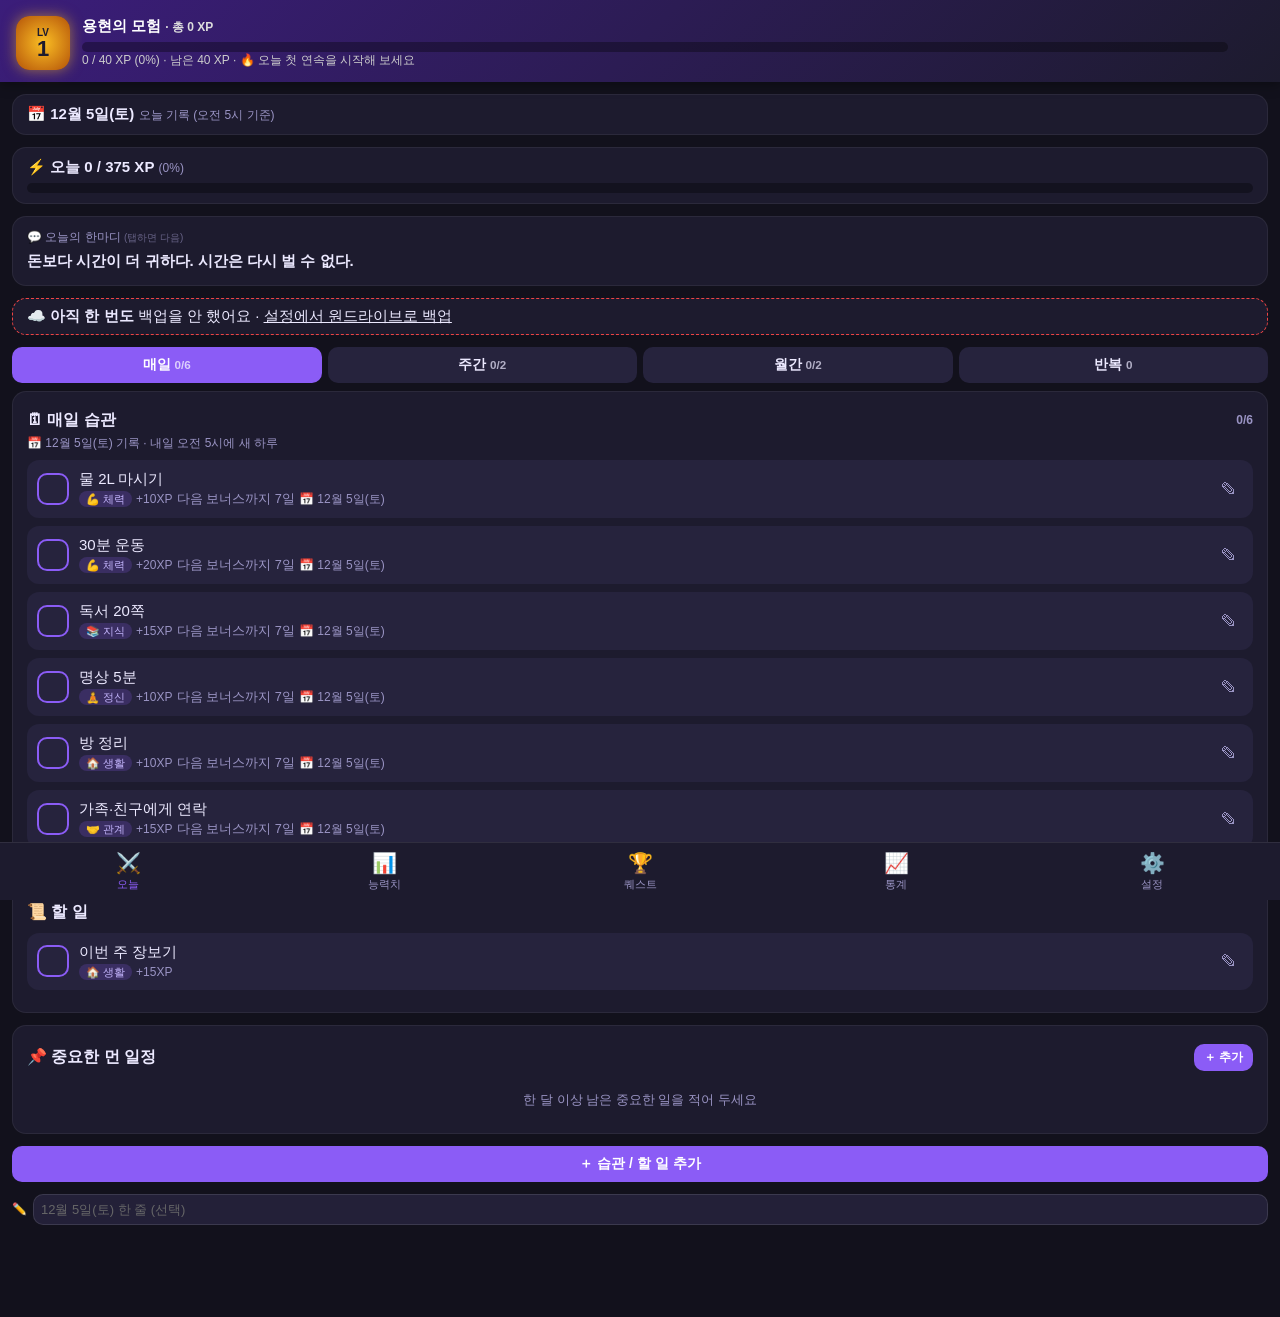
==== levelup/levelup-standalone.html @ 76acb05f "levelup v1.3.0: 지난 N일마다 항목 자동 넘기기, ⭐필수 항목·5일 미실천 감점, 정리 힌트" ====
<!DOCTYPE html>
<html lang="ko"><head>
<meta charset="utf-8"><meta name="viewport" content="width=device-width,initial-scale=1,viewport-fit=cover">
<meta name="theme-color" content="#12111c"><title>레벨업 라이프</title>
<link rel="icon" href="[data-uri]"><link rel="apple-touch-icon" href="[data-uri]">
<style>:root{--bg:#12111c;--card:#1d1b2e;--card2:#26233d;--txt:#ece9ff;--mut:#9a94c4;--acc:#8b5cf6;--gold:#fbbf24;--ok:#22c55e;--bad:#ef4444}
body.light{--bg:#f4f2fb;--card:#fff;--card2:#ece8fa;--txt:#1d1b2e;--mut:#6b6690}
*{box-sizing:border-box;-webkit-tap-highlight-color:transparent}
body{margin:0;background:var(--bg);color:var(--txt);font-family:-apple-system,"Segoe UI","Noto Sans KR","Malgun Gothic",sans-serif;padding-bottom:80px;font-size:15px}
#hero{padding:16px 16px 12px;background:linear-gradient(135deg,#3b1d7a,#1d1b2e);color:#fff;position:sticky;top:0;z-index:5;box-shadow:0 2px 12px #0006}
.hrow{display:flex;align-items:center;gap:12px}.lvbadge{width:54px;height:54px;border-radius:14px;background:radial-gradient(circle,#fbbf24,#b45309);display:flex;flex-direction:column;align-items:center;justify-content:center;font-weight:800;color:#1d1b2e;box-shadow:0 0 14px #fbbf2488}
.lvbadge small{font-size:10px}.lvbadge b{font-size:22px;line-height:1}
.bar{height:10px;background:#0005;border-radius:6px;overflow:hidden;margin-top:6px}.bar i{display:block;height:100%;background:linear-gradient(90deg,#a78bfa,#f472b6);border-radius:6px;transition:width .5s}
.mut{color:var(--mut);font-size:12px}
main{padding:12px}.tab{display:none}.tab.active{display:block}
.card{background:var(--card);border-radius:14px;padding:14px;margin-bottom:12px;border:1px solid #ffffff10}
h2{font-size:16px;margin:4px 0 10px;display:flex;justify-content:space-between;align-items:center}
.item{display:flex;align-items:center;gap:10px;padding:10px;border-radius:12px;background:var(--card2);margin-bottom:8px}
.chk{width:32px;height:32px;border-radius:10px;border:2px solid var(--acc);background:none;color:#fff;font-size:18px;flex:none;cursor:pointer}
.item.done .chk{background:var(--acc)}.item.done .t{text-decoration:line-through;opacity:.6}
.item .t{flex:1;min-width:0}.tag{font-size:11px;padding:2px 7px;border-radius:8px;background:#8b5cf633;color:#c4b5fd;margin-right:4px}
.streak{color:var(--gold);font-size:12px;font-weight:700}
.x{background:none;border:none;color:var(--mut);font-size:16px;cursor:pointer}
button.btn{background:var(--acc);color:#fff;border:none;border-radius:10px;padding:9px 14px;font-size:14px;font-weight:600;cursor:pointer}
button.btn.sec{background:var(--card2);color:var(--txt)}button.sm{padding:5px 10px;font-size:12px}
input,select{background:var(--card2);color:var(--txt);border:1px solid #ffffff22;border-radius:10px;padding:9px;font-size:15px;width:100%}
.memo{display:flex;gap:6px;align-items:center}.memo input{font-size:13px;padding:7px;opacity:.85}
#nav{position:fixed;bottom:0;left:0;right:0;display:flex;background:var(--card);border-top:1px solid #ffffff15;padding-bottom:env(safe-area-inset-bottom);z-index:6}
#nav button{flex:1;background:none;border:none;color:var(--mut);padding:8px 0;font-size:20px;display:flex;flex-direction:column;align-items:center;cursor:pointer}
#nav button span{font-size:11px;margin-top:2px}#nav button.on{color:var(--acc)}
.stat{display:flex;gap:10px;align-items:center;margin-bottom:12px}.stat .ic{font-size:26px;width:40px;text-align:center}.stat .s{flex:1}
.grid{display:grid;grid-template-columns:repeat(3,1fr);gap:8px}.ach{background:var(--card2);border-radius:12px;padding:10px 6px;text-align:center;font-size:11px}
.ach .e{font-size:28px;display:block}.ach.lock{opacity:.3;filter:grayscale(1)}
canvas{width:100%;height:180px;display:block}
.seg{display:flex;gap:6px;margin-bottom:8px}.seg button{flex:1}
#toasts{position:fixed;top:12px;left:12px;right:12px;z-index:20;pointer-events:none}
.toast{background:linear-gradient(135deg,#7c3aed,#db2777);color:#fff;padding:12px 14px;border-radius:12px;margin-bottom:8px;font-weight:700;box-shadow:0 4px 20px #0008;animation:pop .4s}
.toast.lv{background:linear-gradient(135deg,#f59e0b,#b45309);font-size:18px;text-align:center}
@keyframes pop{0%{transform:scale(.6);opacity:0}70%{transform:scale(1.05)}100%{transform:scale(1);opacity:1}}
.flash{animation:flash .8s}@keyframes flash{0%,100%{box-shadow:0 0 14px #fbbf2488}50%{box-shadow:0 0 40px #fbbf24;transform:scale(1.15)}}
.xpf{position:fixed;color:var(--gold);font-weight:800;pointer-events:none;animation:up 1s forwards;z-index:30}@keyframes up{to{transform:translateY(-50px);opacity:0}}
#modal{position:fixed;inset:0;background:#000a;z-index:15;display:flex;align-items:flex-end}#modal.hidden{display:none}
#modal .sheet{background:var(--card);width:100%;border-radius:18px 18px 0 0;padding:18px;display:flex;flex-direction:column;gap:10px}
label{font-size:12px;color:var(--mut)}.row{display:flex;gap:8px}.row>*{flex:1}
.prog{font-size:12px;color:var(--mut)}.empty{color:var(--mut);text-align:center;padding:10px;font-size:13px}
#syncIcon{font-size:20px;min-width:24px;text-align:center;cursor:pointer}.spin{display:inline-block;animation:sp 1s linear infinite}@keyframes sp{to{transform:rotate(360deg)}}
.toast.upd{pointer-events:auto;cursor:pointer;background:linear-gradient(135deg,#0ea5e9,#6366f1)}
#fYs{margin:0}
.banner{background:linear-gradient(135deg,#312e81,#1d1b2e);border:1px solid #fbbf2455;border-radius:14px;padding:10px 12px;margin-bottom:12px;cursor:pointer}
.bn{font-size:14px;padding:3px 0}.bn b{color:var(--gold);margin-right:6px}.bn.d7 b{color:var(--bad)}
.item.ev .dd{font-size:13px;color:var(--mut);white-space:nowrap}.item.ev.d30{border-left:3px solid var(--gold)}.item.ev.d30 .dd{color:var(--gold)}
.item.ev.d7{border-left:3px solid var(--bad);background:#ef444418}.item.ev.d7 .dd{color:var(--bad)}
.item.ivover{border-left:3px solid var(--bad)}
#tseg .btn{padding:9px 4px}
</style>
</head><body>
<header id="hero"></header>
<main>
<section id="tab-today" class="tab active"></section>
<section id="tab-stats" class="tab"></section>
<section id="tab-quests" class="tab"></section>
<section id="tab-charts" class="tab"></section>
<section id="tab-settings" class="tab"></section>
</main>
<nav id="nav">
<button data-tab="today" class="on">⚔️<span>오늘</span></button>
<button data-tab="stats">📊<span>능력치</span></button>
<button data-tab="quests">🏆<span>퀘스트</span></button>
<button data-tab="charts">📈<span>통계</span></button>
<button data-tab="settings">⚙️<span>설정</span></button>
</nav>
<div id="toasts"></div><div id="modal" class="hidden"></div>
<script>'use strict';
const APP_VERSION='1.3.0';
const KEY='levelup-life-v1';
const $=s=>document.querySelector(s);
const uid=()=>Math.random().toString(36).slice(2,9);
const pad=n=>String(n).padStart(2,'0');
const dkey=d=>d.getFullYear()+'-'+pad(d.getMonth()+1)+'-'+pad(d.getDate());
const DAY_START_HOUR=5;// 하루 시작(초기화) 시각: 오전 5시. 00:00~04:59는 전날로 취급
const dayNow=(t=Date.now())=>new Date(t-DAY_START_HOUR*36e5);
const today=()=>dkey(dayNow());
const fmtDay=k=>{const d=new Date(k+'T12:00:00');return (d.getMonth()+1)+'월 '+d.getDate()+'일('+'일월화수목금토'[d.getDay()]+')'};
const addDays=(k,n)=>{const d=new Date(k+'T12:00:00');d.setDate(d.getDate()+n);return dkey(d)};
const esc=s=>String(s).replace(/[&<>"']/g,c=>({'&':'&amp;','<':'&lt;','>':'&gt;','"':'&quot;',"'":'&#39;'}[c]));

function defaults(){
  const st=[['str','체력','💪'],['int','지식','📚'],['mnd','정신','🧘'],['life','생활','🏠'],['rel','관계','🤝']].map(([id,name,icon])=>({id,name,icon}));
  const it=[['물 2L 마시기','str',10],['30분 운동','str',20],['독서 20쪽','int',15],['명상 5분','mnd',10],['방 정리','life',10],['가족·친구에게 연락','rel',15]].map(([title,stat,xp])=>({id:uid(),title,stat,xp,type:'habit'}));
  it.push({id:uid(),title:'이번 주 장보기',stat:'life',xp:15,type:'todo',done:null});
  it.push({id:uid(),title:'운동 3회',stat:'str',xp:40,type:'weekly',target:3},{id:uid(),title:'다음 주 계획 세우기',stat:'mnd',xp:40,type:'weekly',target:1});
  it.push({id:uid(),title:'책 1권 완독',stat:'int',xp:100,type:'monthly',target:1},{id:uid(),title:'가계부 결산',stat:'life',xp:100,type:'monthly',target:1});
  return {v:1,stats:st,items:it,log:{},rewards:[],quests:[{id:uid(),title:'이번 달 운동 10회',stat:'str',item:null,period:'month',target:10,reward:100,claimed:{}}],ach:{},prog:{},events:[],theme:'dark'};
}
let S;try{S=JSON.parse(localStorage.getItem(KEY))}catch(e){}
if(!S||!S.stats)S=defaults();
if(!S.meta)S.meta={lastModified:0};
const DEF_SLOTS=()=>[{id:'am',icon:'🌅',name:'아침',s:5,e:12},{id:'pm',icon:'☀️',name:'오후',s:12,e:18},{id:'ev',icon:'🌙',name:'저녁',s:18,e:5}];
function migrate(o){if(!o.prog)o.prog={};if(!Array.isArray(o.events))o.events=[];for(const i of o.items||[]){if(!i.type)i.type='habit';if(i.type==='interval'){i.every=Math.max(1,+i.every||1);if(!i.due)i.due=today()}if((i.type==='weekly'||i.type==='monthly')&&!(i.target>=1))i.target=1;if(i.type==='slots'&&!Array.isArray(i.slots))i.slots=[]}if(!Array.isArray(o.slotDefs)||!o.slotDefs.length)o.slotDefs=DEF_SLOTS();if(!o.v130)o.v130=today();for(const i of o.items||[])if(i.req&&!i.reqSince)i.reqSince=today();return o}
migrate(S);
const body=o=>{const c=Object.assign({},o);delete c.meta;return JSON.stringify(c)};
let lastBody=body(S);
// 데이터가 실제로 바뀐 경우에만 lastModified 갱신
function save(){const b=body(S);if(b!==lastBody){S.meta.lastModified=Date.now();lastBody=b;window.LUSync&&LUSync.markDirty()}localStorage.setItem(KEY,JSON.stringify(S))}
function replaceState(n){S=migrate(n);if(!S.meta)S.meta={lastModified:0};
lastBody=body(S);localStorage.setItem(KEY,JSON.stringify(S));render()}

// 레벨 곡선: 초반 빠르게, 후반 점점 느리게
const need=l=>Math.round(40+20*Math.pow(l-1,1.45));
function lvl(xp){let l=1;while(xp>=need(l)){xp-=need(l);l++}return {l,cur:xp,need:need(l)}}
const statLvl=xp=>lvl(xp*2); // 능력치 레벨은 단일 스탯 xp 기준으로 조금 빠르게

function dayLog(k){return S.log[k]||(S.log[k]={checks:[],memo:''})}
function totals(){
  const st={};S.stats.forEach(s=>st[s.id]=0);let total=0,checks=0;
  for(const k in S.log)for(const c of S.log[k].checks){st[c.stat]=(st[c.stat]||0)+c.xp;total+=c.xp;checks++}
  for(const r of S.rewards){total+=r.xp;if(r.stat)st[r.stat]=(st[r.stat]||0)+r.xp}
  for(const k in st)if(st[k]<0)st[k]=0;
  return {st,total:Math.max(0,total),checks};
}
function isChecked(id,k=today()){const it=S.items&&S.items.find(i=>i.id===id);if(it&&it.type==='slots')return !!fullRec(id,k);return (S.log[k]?.checks||[]).some(c=>c.id===id)}
// ── 하루 여러 번(시간대) 항목 (v1.2.9) ──
const relH=h=>((h-DAY_START_HOUR)%24+24)%24;
function slotWin(d){const rs=relH(+d.s||0);let re=relH(+d.e||0);if(re<=rs)re+=24;return [rs,Math.min(24,re)]}
function nowRel(t=Date.now()){const d=new Date(t);return relH(d.getHours()+d.getMinutes()/60+d.getSeconds()/3600)}
const slotDef=sid=>(S.slotDefs||[]).find(d=>d.id===sid);
const itSlots=i=>(i.slots||[]).map(slotDef).filter(Boolean);
function slotState(d,t=Date.now()){const [a,b]=slotWin(d),n=nowRel(t);return n<a?'wait':n>=b?'past':'now'}
const slotLbl=d=>pad(+d.s)+'–'+pad(+d.e);
function slotChecked(id,sid,k=today()){return (S.log[k]?.checks||[]).some(c=>c.id===id&&c.slot===sid)}
const fullRec=(id,k)=>S.rewards.find(r=>r.src==='full'&&r.id===id&&r.date===k);
const fullXP=i=>Math.round((+i.xp||0)*itSlots(i).length*0.5);
function syncFull(i,k=today()){const D=itSlots(i),all=D.length>0&&D.every(d=>slotChecked(i.id,d.id,k)),r=fullRec(i.id,k);
 if(all&&!r){const xp=fullXP(i);S.rewards.push({date:k,xp,stat:i.stat||null,src:'full',id:i.id});toast('🏁 '+i.title+' 오늘 완주! 완주 보너스 +'+xp+'XP');return xp}
 if(!all&&r){S.rewards=S.rewards.filter(x=>x!==r);toast('↩️ 완주 보너스 회수 (-'+r.xp+'XP)')}return 0}
function toggleSlot(it,sid,el){const d=slotDef(sid);if(!d)return;const st=slotState(d);if(st!=='now'){toast(st==='past'?'⏱ 이 시간대는 지나갔어요':'⏳ '+slotLbl(d)+'시에 열려요');return}
 const before=totals(),k=today(),L=dayLog(k),ix=L.checks.findIndex(c=>c.id===it.id&&c.slot===sid);
 if(ix>=0)L.checks.splice(ix,1);else{L.checks.push({id:it.id,stat:it.stat,xp:it.xp,slot:sid});floatXP(el,'+'+it.xp+' XP')}
 syncFull(it,k);evaluate(before)}
function slotBtns(i,big){return itSlots(i).map(d=>{const st=slotState(d),c=slotChecked(i.id,d.id);const lab=c?'✅':st==='now'?'⬜':st==='past'?'지나감':'대기';
 return `<button class="chk" data-act="slot" data-sid="${d.id}" ${st!=='now'?'disabled':''} title="${esc(d.name)} ${slotLbl(d)}" style="width:auto;min-width:${big?64:44}px;padding:0 6px;${big?'height:48px;font-size:1.05em;':''}${st==='past'&&!c?'opacity:.4;filter:grayscale(1);':st==='wait'?'opacity:.6;':''}">${d.icon}${lab}${big?`<br><small>${esc(d.name)}</small>`:''}</button>`}).join('')}
function slotRow(i,big){const s=statOf(i.stat),k=today(),D=itSlots(i),nd=D.filter(d=>slotChecked(i.id,d.id)).length,full=!!fullRec(i.id,k),sk=streak(i.id);
 return `<div class="item ${full?'done':''}" data-id="${i.id}"><div class="t"><div>${esc(i.title)} <span class="mut">${nd}/${D.length}</span></div><div><span class="tag">⏰ 하루 ${D.length}번</span><span class="tag">${s.icon} ${esc(s.name)}</span><span class="mut">+${i.xp}XP×${D.length} · 완주 +${fullXP(i)}</span> ${habitStreakHTML(i,sk)}${big?'':` <span class="mut" style="font-size:.85em">다음 보너스까지 ${nextMs(sk)-sk}일</span>`}</div><div style="display:flex;gap:4px;flex-wrap:wrap;margin-top:4px">${slotBtns(i,big)}</div></div><button class="x" data-act="edit">✎</button></div>`}
function nowHTML(){const L=S.items.filter(i=>i.type==='slots'&&itSlots(i).some(d=>slotState(d)==='now'));if(!L.length)return '';const cur=(S.slotDefs||[]).filter(d=>slotState(d)==='now');
 return `<div class="card" style="border:2px solid var(--gold)"><h2>⏰ 지금 할 일 <span class="mut">${cur.map(d=>d.icon+esc(d.name)+' '+slotLbl(d)).join(' · ')}</span></h2>${L.map(i=>slotRow(i,true)).join('')}</div>`}
// ── 지난 항목 넘기기 · 필수 감점 (v1.3.0) ──
const dDiff=(a,b)=>Math.round((new Date(a+'T12:00:00')-new Date(b+'T12:00:00'))/864e5);
function rollMissed(){const k=today();let ch=0;for(const i of S.items){if(i.type!=='interval'||!i.due||i.due>=k||i.lastDone===k)continue;const E=Math.max(1,+i.every||1);if(!i.missFrom)i.missFrom=i.due;let d=i.due;while(d<k)d=addDays(d,E);i.due=d;delete i.prevDue;delete i.prevMiss;ch++}return ch}
function lastDoneDay(id,before){let b=null;for(const k in S.log){if(before&&k>=before)continue;if((S.log[k].checks||[]).some(c=>c.id===id)&&(!b||k>b))b=k}return b}
const perEnd=(i,k)=>{if(i.type==='weekly'){const d=new Date(k+'T12:00:00');return addDays(k,6-((d.getDay()+6)%7))}const d=new Date(k+'T12:00:00');return dkey(new Date(d.getFullYear(),d.getMonth()+1,0,12))};
// 미실천 정보: {from: 감점 기준 시작일, miss: 지난 일수} 또는 null
function missInfo(i,k=today()){if(i.type==='todo')return null;const base=i.reqSince||S.v130||k;
 if(i.type==='habit'||i.type==='slots'){if((S.log[k]?.checks||[]).some(c=>c.id===i.id))return null;const D=lastDoneDay(i.id,k);let f=D?addDays(D,1):base;if(f<base)f=base;return {from:f,miss:Math.max(0,dDiff(k,f))}}
 if(i.type==='interval'){if(!i.missFrom||i.lastDone===k)return null;let f=i.missFrom;if(f<base)f=base;return {from:f,miss:Math.max(0,dDiff(k,f))}}
 if(isPer(i)){if(perDone(i))return null;const D=lastDoneDay(i.id),pb=pkOf(i,base)===pkOf(i,addDays(base,-1))?addDays(perEnd(i,base),1):base;let f=D?addDays(perEnd(i,D),1):pb;if(f<pb)f=pb;const due=perEnd(i,f);if(due>=k)return null;return {from:due,miss:dDiff(k,due)}}return null}
const penXP=i=>i.stat==='mnd'?(+i.xp||0):Math.ceil((+i.xp||0)/2);
const PEN_MAX=6;// 한 번의 미실천 구간에서 최대 6회(30일)까지만 감점
function applyPenalties(){const k=today();let n=0;for(const i of S.items){if(!i.req)continue;const m=missInfo(i,k);if(!m||m.miss<5)continue;const steps=Math.min(PEN_MAX,Math.floor(m.miss/5));
 for(let st=1;st<=steps;st++){if(S.rewards.some(r=>r.src==='pen'&&r.id===i.id&&r.run===m.from&&r.step===st))continue;const xp=penXP(i);if(!xp)continue;const days=st*5;
  const dt=i.type==='habit'||i.type==='slots'?addDays(m.from,days):addDays(m.from,days);const note=`${i.title} ${days}일 미실천`;
  S.rewards.push({date:dt>k?k:dt,xp:-xp,stat:i.stat||null,src:'pen',id:i.id,run:m.from,step:st,note});toast('💥 감점 -'+xp+' ('+note+')','');n++}}return n}
function warnHTML(i){if(i.req){const m=missInfo(i);if(!m||m.miss<3)return '';const nx=(Math.floor(m.miss/5)+1)*5,left=nx-m.miss;if(Math.floor(m.miss/5)>=PEN_MAX)return ` <span class="mut" style="color:var(--bad)">⚠️ ${m.miss}일째 미실천</span>`;return left<=2||m.miss<5?` <b style="color:var(--bad)">⚠️ 감점까지 ${left}일</b>`:` <span class="mut" style="color:var(--bad)">⚠️ ${m.miss}일째 · 감점까지 ${left}일</span>`}
 if(!(i.type==='habit'||i.type==='slots'||i.type==='interval'))return '';const k=today();if((S.log[k]?.checks||[]).some(c=>c.id===i.id))return '';const D=lastDoneDay(i.id,k);let f=D?addDays(D,1):(S.v130||k);if(f<(S.v130||k))f=S.v130||k;const g=dDiff(k,f),lim=i.type==='interval'?Math.max(14,2*(+i.every||1)):14;
 return g>=lim?` <span class="mut">🧹 ${g}일째 안 했어요 · <u data-act="edit" style="cursor:pointer">정리할까요?</u></span>`:''}
const reqTag=i=>i.req?'<span class="tag" style="color:var(--gold)">⭐ 필수</span>':'';
// ── N일마다 항목 연속 (v1.2.8) ──
const isStk=i=>!!i&&(i.type==='habit'||i.type==='interval'||i.type==='slots');
const itemOf=id=>S.items.find(i=>i.id===id);
function ivStk(it){const cs=[];for(const k in S.log)for(const c of S.log[k].checks||[])if(c.id===it.id&&c.iv)cs.push({d:k,iv:c.iv});cs.sort((a,b)=>a.iv<b.iv?-1:1);
 const E=Math.max(1,+it.every||1),z={cnt:0,run:null,days:0};if(!cs.length)return z;let j=cs.length-1;const last=cs[j];if(today()>=addDays(last.iv,2*E))return z;
 let n=0,run=null;while(j>=0){const c=cs[j];if(!(c.d<addDays(c.iv,E)))break;if(n&&c.iv!==addDays(run,-E))break;n++;run=c.iv;j--}return {cnt:n,run,days:n*E}}
function ivBest(it){const cs=[];for(const k in S.log)for(const c of S.log[k].checks||[])if(c.id===it.id&&c.iv)cs.push({d:k,iv:c.iv});cs.sort((a,b)=>a.iv<b.iv?-1:1);const E=Math.max(1,+it.every||1);let b=0,n=0,p=null;for(const c of cs){const ok=c.d<addDays(c.iv,E);n=ok?((p&&c.iv===addDays(p,E))?n+1:1):0;p=ok?c.iv:null;if(n>b)b=n}return b*E}
const stepU=i=>i.type==='interval'?5*Math.max(1,+i.every||1):7;
const IV_BIG={3:['🥉',2],7:['🥈',3],20:['💎',5]};
function msInfo(i,m){if(i.type!=='interval'){if(!isMs(m))return null;const b=MS_BIG[m];return {xp:msXP(m),badge:b?b[1]:null}}const U=stepU(i);if(m<=0||m%U)return null;const k=m/U,b=IV_BIG[k],base=Math.round((+i.xp||0)*2.5);return {xp:base*(b?b[1]:1),badge:b?b[0]:null,k}}
function nextMsI(i,n){if(i.type!=='interval')return nextMs(n);const U=stepU(i);return (Math.floor(n/U)+1)*U}
function streak(id){const it=itemOf(id);if(it&&it.type==='interval')return ivStk(it).days;return hStreak(id)}
function hStreak(id){let k=today();if(!isChecked(id,k))k=addDays(k,-1);let n=0;while(isChecked(id,k)){n++;k=addDays(k,-1)}return n}
const PER={weekly:'week',monthly:'month'};
const isPer=i=>i.type==='weekly'||i.type==='monthly';
function pkOf(i,k=today()){return periodKey(PER[i.type],k)}
function prevPk(i,pk){if(i.type==='weekly')return 'W'+addDays(pk.slice(1),-7);let [y,m]=pk.split('-').map(Number);m--;if(!m){m=12;y--}return y+'-'+pad(m)}
const cnt=(i,pk=pkOf(i))=>(S.prog[i.id]||{})[pk]||0;
const perDone=(i,pk=pkOf(i))=>cnt(i,pk)>=(i.target||1);
function perStreak(i){let pk=pkOf(i);if(!perDone(i,pk))pk=prevPk(i,pk);let n=0;while(perDone(i,pk)&&n<999){n++;pk=prevPk(i,pk)}return n}
function bestPer(t){return Math.max(0,...S.items.filter(i=>i.type===t).map(perStreak))}
function perInfo(t){const k=today(),d=new Date(k+'T12:00:00');if(t==='weekly'){const mon=addDays(k,-((d.getDay()+6)%7)),sun=addDays(mon,6);const f=x=>(+x.slice(5,7))+'/'+(+x.slice(8));return {label:f(mon)+'~'+f(sun),left:(new Date(sun+'T12:00:00')-d)/864e5+1}}
 const last=new Date(d.getFullYear(),d.getMonth()+1,0).getDate();return {label:(d.getMonth()+1)+'월',left:last-d.getDate()+1}}
// ── 연속 마일스톤 (v1.2.5) ──
const MS_BIG={21:[70,'🥉','21일'],49:[120,'🥈','49일'],70:[150,'🥇','70일'],100:[250,'💎','100일'],200:[400,'🏆','200일'],365:[700,'👑','1년']};
const isMs=m=>m>0&&(m%7===0||!!MS_BIG[m]);
const msXP=m=>MS_BIG[m]?MS_BIG[m][0]:30;
function nextMs(n){let m=n+1;while(!isMs(m))m++;return m}
function lastChk(id){const k=today();return isChecked(id,k)?k:addDays(k,-1)}
function runStart(id){const it=itemOf(id);if(it&&it.type==='interval')return ivStk(it).run;const n=hStreak(id);return n?addDays(lastChk(id),-(n-1)):null}
function msInit(){if(!S.msSkip){S.msSkip={};S.msIvInit=1;for(const i of S.items)if(isStk(i)){const n=streak(i.id);if(n)S.msSkip[i.id]={run:runStart(i.id),upto:n}}}if(!S.msIvInit){S.msIvInit=1;for(const i of S.items)if(i.type==='interval'){const n=streak(i.id);if(n)S.msSkip[i.id]={run:runStart(i.id),upto:n}}}}
function bestRun(id){const ks=Object.keys(S.log).filter(k=>isChecked(id,k)).sort();let b=0,c=0,p=null;for(const k of ks){c=(p&&addDays(p,1)===k)?c+1:1;if(c>b)b=c;p=k}return b}
// ── 항목별 칭호·연속 목표 (v1.2.7) ──
const TITLES={
 str:{n:'체력',leg:'무쇠 인간',t:['땀 한 방울 견습생','계단 정복자','근육 새싹','헬스장 단골손님','프로틴 소믈리에','스쿼트 장인','땀샘 폭발러','동네 체육 영웅','쇳덩이와 대화하는 자','근육이 먼저 출근하는 자','거울 앞의 조각상','체력 재벌','걸어다니는 운동기구','무쇠 인간','체력계의 살아있는 전설']},
 int:{n:'지식',leg:'백과사전',t:['책 냄새 맡는 자','밑줄 수집가','도서관 출석왕','걸어다니는 포스트잇','지식 다람쥐','책장 정복자','활자 중독자','동네 척척박사','인간 검색엔진','서재의 주인','지식 부자','뇌 근육 보디빌더','걸어다니는 백과사전','지혜의 샘물','지식계의 살아있는 전설']},
 mnd:{n:'정신',leg:'도사',t:['숨쉬기 초보','잡생각 사냥꾼','고요함 수습생','멘탈 반창고','평정심 저금통','흔들리지 않는 갈대','마음의 정원사','동네 도인','인간 백색소음기','마음 근육 부자','걸어다니는 힐링캠프','번뇌 퇴치 전문가','해탈 직전 수행자','산속 도사','정신계의 살아있는 전설']},
 life:{n:'생활',leg:'살림 만렙러',t:['먼지 추격자','정리 새싹','루틴 견습생','생활 달인 지망생','양말 짝 맞추기 장인','냉장고 지킴이','살림 레벨업러','동네 정리왕','집안의 CEO','생활의 달인 후보','미니멀 수도승','루틴 기계','걸어다니는 체크리스트','생활 만렙러','생활계의 살아있는 전설']},
 rel:{n:'관계',leg:'인간 핫팩',t:['안부 문자 견습생','이모티콘 장인','단톡방 생존자','연락 성실러','리액션 부자','동네 반가운 얼굴','경청의 달인','인간 핫팩','모임 소환술사','인맥 정원사','마음 배달부','인싸 수련생','관계 부자','모두의 베프','관계계의 살아있는 전설']}};
const TITLE_KW=[[/물/,{7:'수분 보충 새내기',14:'인간 정수기',28:'걸어다니는 생수통',49:'촉촉함의 화신',70:'인간 댐'}],
 [/운동|헬스|달리|러닝|걷기|스쿼트|푸시업|요가/,{14:'헬창 꿈나무',28:'땀으로 샤워하는 자',49:'운동이 취미가 된 자',98:'100일 앞둔 철인'}],
 [/독서|책/,{14:'책벌레 유충',28:'책벌레 성충',49:'종이 먹는 사람'}],[/명상/,{14:'눈 감고 사는 자',28:'숨 쉬는 부처님 견습'}],
 [/정리|청소/,{14:'먼지가 무서워하는 자',28:'곤도 마리에 수제자'}],[/연락|전화|안부/,{14:'안부 장인',28:'카톡 1 지우는 사람'}]];
function titleFor(i,m){const U=stepU(i);if(m<U)return null;if(i.type!=='interval')for(const [re,map] of TITLE_KW)if(re.test(i.title)&&map[m])return map[m];const T=TITLES[i.stat]||TITLES.life,k=Math.floor(m/U);return k<=15?T.t[k-1]:'전설의 '+T.leg+' '+(k-15)+'성'}
const curTitle=i=>{const n=streak(i.id),U=stepU(i);return n>=U?titleFor(i,Math.floor(n/U)*U):null};
function heroStreak(){let b=null,bn=0;for(const i of S.items)if(isStk(i)){const n=streak(i.id);if(n>bn){bn=n;b=i}}return b?`🔥 최장 연속: ${esc(b.title)} ${bn}일`:'🔥 오늘 첫 연속을 시작해 보세요'}
function checkMilestones(){msInit();const T=today();if(!S.titles)S.titles={};if(!Array.isArray(S.goalDone))S.goalDone=[];const MSG={};const add=(i,m,t)=>{const q=i.id+'|'+m;(MSG[q]=MSG[q]||[]).push(t)};
 for(const id in S.titles)S.titles[id]=S.titles[id].filter(r=>{if(r.date!==T)return true;const ok=runStart(id)===r.run&&streak(id)>=r.m;if(!ok)toast('↩️ 칭호 취소: '+r.t);return ok});
 S.goalDone=S.goalDone.filter(r=>{if(r.date!==T)return true;const ok=runStart(r.id)===r.run&&streak(r.id)>=r.goal;if(!ok)toast('↩️ 연속 목표 달성 취소');return ok});
 // 오늘 체크 해제로 연속이 줄면 오늘 받은 보너스 회수
 S.rewards=S.rewards.filter(r=>{if(r.src!=='streak'||r.date!==T)return true;const ok=runStart(r.id)===r.run&&streak(r.id)>=r.m;if(!ok)toast('↩️ 연속 보너스 회수 (-'+r.xp+'XP)');return ok});
 for(const i of S.items){if(!isStk(i))continue;const n=streak(i.id);if(!n)continue;const run=runStart(i.id),sk=S.msSkip[i.id],floor=(sk&&sk.run===run)?sk.upto:0;
  for(let m=floor+1;m<=n;m++){const mi=msInfo(i,m);if(!mi)continue;if(S.rewards.some(r=>r.src==='streak'&&r.id===i.id&&r.run===run&&r.m===m))continue;
   const xp=mi.xp;S.rewards.push({date:T,xp,stat:i.stat||null,src:'streak',id:i.id,run,m,badge:mi.badge});
   add(i,m,(mi.badge?mi.badge+' ':'🔥 ')+i.title+' '+m+'일'+(i.type==='interval'?'('+m/i.every+'회)':'')+' 연속! 보너스 +'+xp+'XP')}}
 for(const i of S.items){if(!isStk(i))continue;const n=streak(i.id),U=stepU(i);if(n<U)continue;const run=runStart(i.id),L=S.titles[i.id]||(S.titles[i.id]=[]);let retro=[];
  for(let m=U;m<=n;m+=U){if(L.some(r=>r.run===run&&r.m===m))continue;const t=titleFor(i,m);L.push({m,run,t,date:T});if(m===n)add(i,m,'🎖 새 칭호 「'+t+'」');else retro.push(t)}
  if(retro.length)toast('🎖 '+i.title+': 지금까지의 연속으로 칭호 '+retro.length+'개 획득! (최신: 「'+retro[retro.length-1]+'」)')}
 for(const i of S.items){if(!isStk(i)||!(i.goal>0))continue;const n=streak(i.id);if(n<i.goal)continue;const run=runStart(i.id);if(S.goalDone.some(r=>r.id===i.id&&r.run===run&&r.goal===i.goal))continue;S.goalDone.push({id:i.id,run,goal:i.goal,date:T});toast('🏁🎉 '+i.title+' '+i.goal+'일 연속 목표 달성!! 정말 대단해요! 🎉🏁','lv')}
 for(const q in MSG)toast(MSG[q].join(' · '));}
function streakHTML(){const H=S.items.filter(isStk);if(!H.length)return '<div class="empty">매일·N일마다 항목이 없어요</div>';
 return H.map(i=>{const R=S.rewards.filter(r=>r.src==='streak'&&r.id===i.id),bd=R.filter(r=>r.badge).map(r=>`<span title="${r.m}일">${r.badge}${r.m}</span>`).join(' '),bx=R.reduce((a,r)=>a+r.xp,0),n=streak(i.id),nm=nextMsI(i,n),ct=curTitle(i);
  const G=(S.goalDone||[]).filter(r=>r.id===i.id).map(r=>`🏁 ${r.goal}일 달성 ${+r.date.slice(5,7)}/${+r.date.slice(8)}`).join(' · ');
  const seen=new Set(),TL=(S.titles?.[i.id]||[]).slice().sort((a,b)=>a.m-b.m).filter(r=>!seen.has(r.t)&&seen.add(r.t));
  return `<div class="item"><div class="t"><div><b>${esc(i.title)}</b> ${i.type==='interval'?`<span class="tag">🔁 ${i.every}일마다</span> `:''}${i.type==='slots'?`<span class="tag">⏰ 하루 ${itSlots(i).length}번</span> `:''}<span class="streak">🔥${n}${i.goal?'/'+i.goal:''}일${i.type==='interval'?'('+n/i.every+'회)':''}</span>${ct?` <span class="tag">🎖 ${esc(ct)}</span>`:''}</div><div class="mut">최고 ${i.type==='interval'?ivBest(i):bestRun(i.id)}일 · 다음 보너스 ${nm}일(+${msInfo(i,nm).xp}XP) · 받은 보너스 ${R.length}회 +${bx}XP</div>${G?`<div>${G}</div>`:''}${bd?`<div>${bd}</div>`:''}${TL.length?`<div class="mut">칭호 콜렉션 ${TL.length}개: ${TL.map(r=>esc(r.t)+'('+r.m+'일)').join(', ')}</div>`:''}</div></div>`}).join('')}
function streakHTML_v125(){const H=S.items.filter(i=>i.type==='habit');if(!H.length)return '<div class="empty">매일 습관이 없어요</div>';
 return H.map(i=>{const R=S.rewards.filter(r=>r.src==='streak'&&r.id===i.id),bd=R.filter(r=>r.badge).map(r=>`<span title="${r.m}일">${r.badge}${r.m}</span>`).join(' '),bx=R.reduce((a,r)=>a+r.xp,0),n=streak(i.id),nm=nextMs(n);
  return `<div class="item"><div class="t"><div><b>${esc(i.title)}</b> <span class="streak">🔥${n}</span></div><div class="mut">최고 ${bestRun(i.id)}일 · 다음 보너스 ${nm}일(+${msXP(nm)}XP) · 받은 보너스 ${R.length}회 +${bx}XP</div>${bd?`<div>${bd}</div>`:''}</div></div>`}).join('')}
function bestStreak(){return Math.max(0,...S.items.filter(i=>i.type==='habit'||i.type==='slots').map(i=>streak(i.id)))}
function anyStreakDays(){let k=today();if(!(S.log[k]?.checks.length))k=addDays(k,-1);let n=0;while(S.log[k]?.checks.length){n++;k=addDays(k,-1)}return n}

const ACH=[
 ['first','🌱','첫 체크',()=>totals().checks>=1],
 ['c50','✅','체크 50회',()=>totals().checks>=50],
 ['c200','💯','체크 200회',()=>totals().checks>=200],
 ['s3','🔥','3일 연속',()=>bestStreak()>=3],
 ['s7','⚡','7일 연속',()=>bestStreak()>=7],
 ['s30','👑','30일 연속',()=>bestStreak()>=30],
 ['l5','⭐','레벨 5',()=>lvl(totals().total).l>=5],
 ['l10','🌟','레벨 10',()=>lvl(totals().total).l>=10],
 ['l20','💫','레벨 20',()=>lvl(totals().total).l>=20],
 ['all','🎯','하루 올클리어',()=>{const h=S.items.filter(i=>i.type==='habit');return h.length>0&&h.every(i=>isChecked(i.id))}],
 ['quest','🏅','첫 퀘스트 완료',()=>S.rewards.some(r=>r.src==='quest')],
 ['w1','📅','첫 주간 완주',()=>S.items.some(i=>i.type==='weekly'&&Object.keys(S.prog[i.id]||{}).some(pk=>perDone(i,pk)))],
 ['m1','🗓️','첫 월간 완주',()=>S.items.some(i=>i.type==='monthly'&&Object.keys(S.prog[i.id]||{}).some(pk=>perDone(i,pk)))],
 ['w4','🔥','4주 연속 주간 완주',()=>bestPer('weekly')>=4],
 ['memo','✏️','한 줄 메모 7일',()=>Object.values(S.log).filter(l=>l.memo).length>=7],
];
function periodKey(p,k=today()){if(p==='month')return k.slice(0,7);if(p==='week'){const d=new Date(k+'T12:00:00');const m=addDays(k,-((d.getDay()+6)%7));return 'W'+m}return 'all'}
function inPeriod(p,k){return p==='all'||periodKey(p,k)===periodKey(p)}
function questProg(q){let n=0;for(const k in S.log){if(!inPeriod(q.period,k))continue;for(const c of S.log[k].checks)if(q.item?c.id===q.item:(!q.stat||c.stat===q.stat))n++}return n}

function toast(msg,cls=''){const t=document.createElement('div');t.className='toast '+cls;t.textContent=msg;$('#toasts').appendChild(t);setTimeout(()=>t.remove(),2600)}
function floatXP(el,txt){const r=el.getBoundingClientRect();const f=document.createElement('div');f.className='xpf';f.textContent=txt;f.style.left=r.left+'px';f.style.top=r.top+'px';document.body.appendChild(f);setTimeout(()=>f.remove(),1000)}

function evaluate(before){
  checkMilestones();
  // 퀘스트 보상
  for(const q of S.quests){const pk=periodKey(q.period);if(!q.claimed[pk]&&questProg(q)>=q.target){q.claimed[pk]=today();S.rewards.push({date:today(),xp:q.reward,stat:q.stat||null,src:'quest',id:q.id});toast('🏅 퀘스트 완료! '+q.title+' +'+q.reward+'XP')}}
  for(const [id,e,name,fn] of ACH){if(!S.ach[id]&&fn()){S.ach[id]=today();S.rewards.push({date:today(),xp:20,stat:null,src:'ach',id});toast(e+' 업적 달성: '+name+' (+20XP)')}}
  const after=totals();
  const L0=lvl(before.total).l,L1=lvl(after.total).l;
  if(L1>L0){toast('🎉 LEVEL UP! Lv.'+L1,'lv');setTimeout(()=>$('.lvbadge')?.classList.add('flash'),50)}
  for(const s of S.stats){const a=statLvl(before.st[s.id]||0).l,b=statLvl(after.st[s.id]||0).l;if(b>a)toast(s.icon+' '+s.name+' Lv.'+b+' 달성!')}
  save();render();
}
function bump(id,delta,el){
  const it=S.items.find(i=>i.id===id);const before=totals();const pk=pkOf(it),p=S.prog[id]||(S.prog[id]={});
  const was=perDone(it,pk);p[pk]=Math.max(0,Math.min(it.target||1,(p[pk]||0)+delta));const now=perDone(it,pk);
  if(now&&!was){dayLog(today()).checks.push({id,stat:it.stat,xp:it.xp,per:pk});if(el)floatXP(el,'+'+it.xp+' XP');toast('✅ '+it.title+' 완주!')}
  if(was&&!now){for(const k in S.log){const c=S.log[k].checks,ix=c.findIndex(x=>x.id===id&&x.per===pk);if(ix>=0){c.splice(ix,1);break}}}
  evaluate(before);
}
function toggleIv(it,el){const before=totals(),k=today();
 if(it.lastDone===k&&it.prevDue){for(const d in S.log){const c=S.log[d].checks,ix=c.findIndex(x=>x.id===it.id&&x.iv);if(d===k&&ix>=0){c.splice(ix,1);break}}it.due=it.prevDue;it.lastDone=it.prevDone||null;delete it.prevDue;if(it.prevMiss)it.missFrom=it.prevMiss;delete it.prevMiss}
 else{dayLog(k).checks.push({id:it.id,stat:it.stat,xp:it.xp,iv:it.due});it.prevDue=it.due;it.prevDone=it.lastDone||null;if(it.missFrom){it.prevMiss=it.missFrom;delete it.missFrom}else delete it.prevMiss;it.lastDone=k;let d=addDays(it.due,it.every);while(d<=k)d=addDays(d,it.every);it.due=d;floatXP(el,'+'+it.xp+' XP')}
 evaluate(before)}
function toggle(id,el){
  const it=S.items.find(i=>i.id===id);if(it.type==='interval')return toggleIv(it,el);if(isPer(it))return bump(id,perDone(it)?-(it.target||1):1,el);const before=totals();const L=dayLog(today());
  const ix=L.checks.findIndex(c=>c.id===id);
  if(ix>=0){L.checks.splice(ix,1);if(it.type==='todo')it.done=null}
  else{L.checks.push({id,stat:it.stat,xp:it.xp});if(it.type==='todo')it.done=today();floatXP(el,'+'+it.xp+' XP')}
  evaluate(before);
}
const statOf=id=>S.stats.find(s=>s.id===id)||{name:'?',icon:'❔'};

// ── 오늘 XP 진행 / 레벨 표시 (v1.2.6) ──
function todayXP(){const k=today(),chk=S.log[k]?.checks||[];let max=0,base=0;
 for(const i of S.items){let ok=false;
  if(i.type==='habit')ok=true;else if(i.type==='interval')ok=i.due<=k||i.lastDone===k;else if(i.type==='todo')ok=!i.done||i.done===k;
  else if(isPer(i)){const pk=pkOf(i,k);ok=!perDone(i,pk)||chk.some(c=>c.id===i.id&&c.per===pk)}
  if(i.type==='slots'){const D=itSlots(i);max+=(+i.xp||0)*D.length+fullXP(i);for(const c of chk)if(c.id===i.id&&c.slot&&D.some(d=>d.id===c.slot))base+=Math.min(+c.xp||0,+i.xp||0);const r=fullRec(i.id,k);if(r)base+=r.xp;continue}
  if(ok){max+=+i.xp||0;const c=chk.find(c=>c.id===i.id);if(c)base+=Math.min(+c.xp||0,+i.xp||0)}}
 const bonus=S.rewards.filter(r=>r.src==='streak'&&r.date===k).reduce((a,r)=>a+r.xp,0);
 return {base,max,bonus,pct:max?Math.min(100,Math.round(base/max*100)):0}}
function avg7(){const k=today();let x=0;for(let d=1;d<=7;d++)x+=dayXP(addDays(k,-d)).x;return x/7}
function etaDays(L){const a=avg7();return a>0?Math.ceil((L.need-L.cur)/a):null}
function todayXPHTML(){const t=todayXP();return `<div class="card" id="txp" style="padding:10px 14px"><div><b>⚡ 오늘 ${t.base} / ${t.max} XP</b> <span class="mut">(${t.pct}%)</span>${t.bonus?` <span class="streak">+보너스 ${t.bonus}</span>`:''}</div><div class="bar" style="margin-top:6px"><i style="width:${t.pct}%"></i></div></div>`}
function levelTableHTML(){const L=lvl(totals().total).l,a=Math.max(1,L-2);let h='';for(let l=a;l<=L+3;l++){const p=l>1?Math.round(need(l)/need(l-1)*100):null;h+=`<div class="item" style="${l===L?'font-weight:800':''}"><div class="t"><div>Lv${l} → ${l+1} ${l===L?'<span class="tag">현재</span>':''}</div><div class="mut">${need(l)} XP${p?` · 이전 대비 ${p}%`:''}</div></div></div>`}return h}
function renderHero(){const t=totals(),L=lvl(t.total);
 $('#hero').innerHTML=`<div class="hrow"><div class="lvbadge"><small>LV</small><b>${L.l}</b></div><div style="flex:1"><div style="font-weight:800">용현의 모험 <span class="mut" style="color:#ddd">· 총 ${t.total} XP</span></div><div class="bar"><i style="width:${L.cur/L.need*100}%"></i></div><div class="mut" style="color:#ccc">${L.cur} / ${L.need} XP (${Math.round(L.cur/L.need*100)}%) · 남은 ${L.need-L.cur} XP${etaDays(L)?` · 지금 페이스면 약 ${etaDays(L)}일`:''} · ${heroStreak()}</div></div><span id="syncIcon"></span></div>`;window.LUSync&&LUSync.renderIcon()}
function perRow(i){const s=statOf(i.stat),c=cnt(i),t=i.target||1,d=c>=t,sk=perStreak(i);const u=i.type==='weekly'?'주':'개월';
 const ctl=t>1?`<button class="chk" data-act="dec" style="width:28px;border-color:var(--mut)">−</button><b style="min-width:34px;text-align:center">${c}/${t}</b><button class="chk" data-act="inc" ${d?'disabled':''}>${d?'✓':'+1'}</button>`:`<button class="chk" data-act="chk">${d?'✓':''}</button>`;
 return `<div class="item ${d?'done':''}" data-id="${i.id}">${t>1?'':ctl}<div class="t"><div>${esc(i.title)}</div><div><span class="tag">${s.icon} ${esc(s.name)}</span><span class="mut">+${i.xp}XP</span> ${sk?`<span class="streak">🔥${sk}${u} 연속</span>`:''}</div>${t>1?`<div class="bar" style="height:5px"><i style="width:${c/t*100}%"></i></div>`:''}</div>${t>1?ctl:''}<button class="x" data-act="edit">✎</button></div>`}
let todayMode='habit';
const dday=d=>Math.round((new Date(d+'T12:00:00')-new Date(today()+'T12:00:00'))/864e5);
const ddl=n=>n===0?'D-DAY':n>0?'D-'+n:'D+'+(-n);
const ddc=n=>n<=7?'d7':n<=30?'d30':'';
function upcoming(){return S.events.filter(e=>!e.done).sort((a,b)=>a.date.localeCompare(b.date))}
function evRow(e){const n=dday(e.date),s=statOf(e.stat);return `<div class="item ev ${e.done?'done':ddc(n)}" data-ev="${e.id}"><button class="chk" data-act="evchk">${e.done?'✓':''}</button><div class="t"><div>${esc(e.title)}</div><div class="mut">${e.date.replace(/-/g,'.')} · <span class="tag">${s.icon} ${esc(s.name)}</span>+${e.xp}XP</div>${e.memo?`<div class="mut">📝 ${esc(e.memo)}</div>`:''}</div><b class="dd">${e.done?'완료':ddl(n)}</b><button class="x" data-act="evedit">✎</button></div>`}
function toggleEv(id,el){const e=S.events.find(x=>x.id===id);const before=totals();
 if(e.done){for(const k in S.log){const c=S.log[k].checks,ix=c.findIndex(x=>x.id===id);if(ix>=0){c.splice(ix,1);break}}e.done=null}
 else{dayLog(today()).checks.push({id,stat:e.stat,xp:e.xp,ev:1});e.done=today();floatXP(el,'+'+e.xp+' XP')}
 evaluate(before)}
function editEv(id){const e=S.events.find(x=>x.id===id)||{title:'',date:addDays(today(),30),memo:'',stat:S.stats[0]?.id,xp:50};
 sheet(`<h2>📌 ${id?'일정 수정':'중요한 먼 일정'}</h2><label>제목</label><input id="eT" value="${esc(e.title)}" placeholder="예: 자동차 보험 갱신"><div class="row"><div><label>날짜</label><input type="date" id="eD" value="${e.date}"></div><div><label>능력치</label><select id="eS">${statOpts(e.stat)}</select></div><div style="flex:0 0 80px"><label>XP</label><input type="number" id="eX" min="0" value="${e.xp}"></div></div><label>메모 (선택)</label><input id="eM" maxlength="120" value="${esc(e.memo||'')}">${id?'<button class="btn sec" id="eDel" style="color:var(--bad)">🗑 삭제</button>':''}`,()=>{
  const t=$('#eT').value.trim(),d=$('#eD').value;if(!t||!d)return false;Object.assign(e,{title:t,date:d,memo:$('#eM').value.trim(),stat:$('#eS').value,xp:Math.max(0,+$('#eX').value||0)});
  if(!id){e.id=uid();e.done=null;S.events.push(e)}save();render()});
 if(id)$('#eDel').onclick=()=>{if(confirm('이 일정을 삭제할까요?')){S.events=S.events.filter(x=>x.id!==id);save();render();$('#modal').classList.add('hidden')}}}
const ivDue=i=>i.type==='interval'&&(i.due<=today()||i.lastDone===today());
function ivRow(i){const s=statOf(i.stat),k=today(),d=i.lastDone===k,n=dday(i.due),dt=new Date(i.due+'T12:00:00');
 const st=d?'오늘 완료 ✓ · ':n<0?`<b style="color:var(--bad)">${-n}일 지남</b> · `:n===0?'<b style="color:var(--gold)">오늘!</b> · ':'';
 return `<div class="item ${d?'done':''} ${!d&&n<0?'ivover':''}" data-id="${i.id}"><button class="chk" data-act="chk">${d?'✓':''}</button><div class="t"><div>${esc(i.title)}</div><div><span class="tag">🔁 ${i.every}일마다</span><span class="tag">${s.icon} ${esc(s.name)}</span><span class="mut">+${i.xp}XP</span></div><div>${(()=>{const sk=streak(i.id);return habitStreakHTML(i,sk)+` <span class="mut" style="font-size:.85em">다음 보너스까지 ${nextMsI(i,sk)-sk}일</span>`})()}</div><div class="mut">${st}다음: ${dt.getMonth()+1}월 ${dt.getDate()}일 (${ddl(n)})</div></div><button class="x" data-act="edit">✎</button></div>`}
function habitStreakHTML(i,sk){const ct=curTitle(i),cn=i.type==='interval'?'('+sk/i.every+'회)':'';let h=i.goal>0?`<span class="streak">🔥 ${sk}/${i.goal}일${cn}</span><span style="display:inline-block;width:50px;height:5px;background:#8884;border-radius:3px;vertical-align:middle;margin:0 4px"><i style="display:block;height:100%;width:${Math.min(100,sk/i.goal*100)}%;background:var(--gold);border-radius:3px"></i></span>`:(sk?`<span class="streak">🔥${sk}${i.type==='interval'?'일'+cn:''}</span>`:'');if(ct)h+=` <span class="tag">🎖 ${esc(ct)}</span>`;return h}
function itemRow(i){const h=itemRow0(i),w=reqTag(i)+warnHTML(i);if(!w)return h;return h.replace('<div class="t"><div>','<div class="t"><div>'+w+' ')}
function itemRow0(i){if(i.type==='slots')return slotRow(i);if(i.type==='interval')return ivRow(i);if(isPer(i))return perRow(i);const d=i.type==='habit'?isChecked(i.id):!!i.done;const s=statOf(i.stat);const sk=i.type==='habit'?streak(i.id):0;
 return `<div class="item ${d?'done':''}" data-id="${i.id}"><button class="chk" data-act="chk">${d?'✓':''}</button><div class="t"><div>${esc(i.title)}</div><div><span class="tag">${s.icon} ${esc(s.name)}</span><span class="mut">+${i.xp}XP</span> ${i.type==='habit'?habitStreakHTML(i,sk):(sk?`<span class="streak">🔥${sk}</span>`:'')}${i.type==='habit'?` <span class="mut" style="font-size:.85em">다음 보너스까지 ${nextMs(sk)-sk}일</span>`:''}${i.type==='habit'?` <span class="mut">📅 ${fmtDay(today())}</span>`:''}</div></div><button class="x" data-act="edit">✎</button></div>`}
function renderTodayQ(k){$('#qCard').onclick=()=>{qOff++;$('#qCard').outerHTML=quoteHTML(k);renderTodayQ(k)}}
function renderToday(){const k=today(),L=S.log[k]||{memo:''};
 const hab=S.items.filter(i=>i.type==='habit'||i.type==='slots'),todo=S.items.filter(i=>i.type==='todo'&&!i.req&&(!i.done||i.done===k));
 const dn=hab.filter(i=>isChecked(i.id)).length;
 const wk=S.items.filter(i=>i.type==='weekly'),mo=S.items.filter(i=>i.type==='monthly');
 const ivAll=S.items.filter(i=>i.type==='interval').sort((a,b)=>a.due.localeCompare(b.due)),ivD=ivAll.filter(ivDue);
 const sec={habit:['🗓 매일 습관',hab,`${dn}/${hab.length}`,{label:`📅 ${fmtDay(k)} 기록 · 내일 오전 5시에 새 하루`,left:null}],weekly:['📅 이번 주 체크리스트',wk,`${wk.filter(i=>perDone(i)).length}/${wk.length}`,perInfo('weekly')],monthly:['🗓️ 이번 달 체크리스트',mo,`${mo.filter(i=>perDone(i)).length}/${mo.length}`,perInfo('monthly')],interval:['🔁 N일마다 반복',ivAll,`${ivD.filter(i=>i.lastDone!==today()).length}`,{label:'정한 날짜마다 다시 나타나요',left:null}]};
 sec.habit[1]=[...hab,...ivD];for(const m in sec)sec[m][1]=sec[m][1].filter(i=>!i.req);
 const reqL=S.items.filter(i=>i.req&&(i.type==='interval'?ivDue(i):i.type==='todo'?(!i.done||i.done===k):true));
 const [ttl,list,cn,inf]=sec[todayMode];
 const up=upcoming(),ban=up.slice(0,2);
 const evs=[...up,...S.events.filter(e=>e.done).sort((a,b)=>b.done.localeCompare(a.done)).slice(0,5)];
 $('#tab-today').innerHTML=`<div class="card" style="padding:10px 14px"><b>📅 ${fmtDay(k)}</b> <span class="mut">오늘 기록 (오전 5시 기준)</span></div>${nowHTML()}${reqL.length?`<div class="card" style="border:2px solid var(--gold)"><h2>⭐ 필수 <span class="mut">${reqL.filter(i=>i.type==='slots'?!!fullRec(i.id,k):i.type==='interval'?i.lastDone===k:isPer(i)?perDone(i):i.type==='todo'?!!i.done:isChecked(i.id)).length}/${reqL.length}</span></h2><div class="mut" style="margin:-6px 0 8px">5일 연속 안 하면 감점 (정신 항목은 XP 전부, 나머지는 절반)</div>${reqL.map(itemRow).join('')}</div>`:''}${todayXPHTML()}${quoteHTML(k)}${Date.now()-lastBk()>7*864e5?`<div class="card" id="bkBan" style="padding:8px 14px;cursor:pointer;border:1px dashed var(--bad)">☁️ <b>${lastBk()?Math.floor((Date.now()-lastBk())/864e5)+'일째':'아직 한 번도'}</b> 백업을 안 했어요 · <u>설정에서 원드라이브로 백업</u></div>`:''}${ban.length?`<div class="banner" id="evBanner">${ban.map(e=>{const n=dday(e.date);return `<div class="bn ${ddc(n)}"><b>${ddl(n)}</b> ${esc(e.title)} <span class="mut">${e.date.slice(5).replace('-','/')}</span></div>`}).join('')}</div>`:''}<div class="seg" id="tseg">${[['habit','매일'],['weekly','주간'],['monthly','월간'],['interval','반복']].map(([m,n])=>`<button class="btn ${todayMode===m?'':'sec'}" data-tm="${m}">${n} <small style="opacity:.7">${sec[m][2]}</small></button>`).join('')}</div>
 <div class="card"><h2>${ttl} <span class="mut">${cn}</span></h2>${inf?`<div class="mut" style="margin:-6px 0 8px">${inf.left===null?inf.label:`${inf.label} · ${inf.left}일 남음 · 새 ${todayMode==='weekly'?'주(월요일)':'달'}에 자동 초기화`}</div>`:''}${list.map(itemRow).join('')||'<div class="empty">항목을 추가해 보세요</div>'}</div>
 <div class="card"><h2>📜 할 일</h2>${todo.map(itemRow).join('')||'<div class="empty">할 일이 없어요</div>'}</div>
 <div class="card" id="evCard"><h2>📌 중요한 먼 일정 <button class="btn sm" id="addEv">＋ 추가</button></h2>${evs.map(evRow).join('')||'<div class="empty">한 달 이상 남은 중요한 일을 적어 두세요</div>'}</div>
 <button class="btn" style="width:100%;margin-bottom:12px" id="addItem">＋ 습관 / 할 일 추가</button>
 <div class="memo"><span class="mut">✏️</span><input id="memo" maxlength="80" placeholder="${fmtDay(k)} 한 줄 (선택)" value="${esc(L.memo||'')}"></div>`;
 $('#addItem').onclick=()=>editItem(null,todayMode);$('#addEv').onclick=()=>editEv();if($('#evBanner'))$('#evBanner').onclick=()=>$('#evCard').scrollIntoView({behavior:'smooth'});
 document.querySelectorAll('[data-tm]').forEach(b=>b.onclick=()=>{todayMode=b.dataset.tm;renderToday()});
 $('#qCard').onclick=()=>{qOff++;$('#qCard').outerHTML=quoteHTML(k);renderTodayQ(k)};
 {const bb=$('#bkBan');if(bb)bb.onclick=()=>document.querySelector('#nav [data-tab=settings]').click()}
 $('#memo').onchange=e=>{const before=totals();dayLog(k).memo=e.target.value.trim();evaluate(before);toast('메모 저장됨')};
}
const QUOTES=[["천 리 길도 한 걸음부터."],["시작이 반이다."],["아는 것을 안다 하고, 모르는 것을 모른다 하는 것, 이것이 아는 것이다.","공자, 『논어』"],["배우고 때때로 익히면 또한 기쁘지 아니한가.","공자, 『논어』"],["지나침은 모자람과 같다.","공자, 『논어』"],["반성하지 않는 삶은 살 가치가 없다.","소크라테스 (플라톤, 『변론』)"],["나는 생각한다, 고로 나는 존재한다.","데카르트"],["인간은 생각하는 갈대다.","파스칼, 『팡세』"],["같은 강물에 두 번 들어갈 수는 없다.","헤라클레이토스"],["우리를 죽이지 못하는 것은 우리를 더 강하게 만든다.","니체, 『우상의 황혼』"],["인생은 자전거 타기와 같다. 균형을 잡으려면 계속 움직여야 한다.","아인슈타인 (아들에게 보낸 편지)"],["우리가 두려워해야 할 유일한 것은 두려움 그 자체다.","프랭클린 루스벨트"],["바꿀 수 없는 것을 받아들이는 평온, 바꿀 수 있는 것을 바꾸는 용기, 그 둘을 구별하는 지혜를 주소서.","라인홀드 니버, 「평온을 비는 기도」"],["모든 것을 빼앗겨도 단 하나, 주어진 상황에서 자신의 태도를 선택할 자유만은 빼앗을 수 없다.","빅터 프랭클, 『죽음의 수용소에서』"],["사람을 괴롭히는 것은 일 그 자체가 아니라 그 일에 대한 생각이다.","에픽테토스, 『엥케이리디온』"],["우리 힘으로 할 수 있는 일과 없는 일을 구별하라.","에픽테토스, 『엥케이리디온』"],["누구도 지금 살고 있는 삶 말고 다른 삶을 잃지 않는다.","마르쿠스 아우렐리우스, 『명상록』"],["죽는 날까지 하늘을 우러러 한 점 부끄럼이 없기를.","윤동주, 「서시」"],["흔들리지 않고 피는 꽃이 어디 있으랴.","도종환, 「흔들리며 피는 꽃」"],["자세히 보아야 예쁘다. 오래 보아야 사랑스럽다. 너도 그렇다.","나태주, 「풀꽃」"],["이 또한 지나가리라."],["오늘의 작은 습관이 내일의 나를 만든다."],["완벽한 하루보다 포기하지 않은 하루가 낫다."],["동기는 시작하게 하고, 습관은 계속하게 한다."],["어제보다 1%만 나아지면 충분하다."],["하기 싫은 날 해낸 한 번이 가장 큰 경험치다."],["넘어진 횟수보다 일어선 횟수를 세자."],["느려도 멈추지만 않으면 된다."],["지금 하는 일이 나를 어디로 데려가고 있는가?"],["오늘 나는 무엇에 시간을 썼고, 그것은 내가 원한 것이었나?"],["바쁘다는 것과 나아가고 있다는 것은 다르다."],["할 수 있는 만큼이 아니라 할 수 있는 것부터."],["작은 약속을 지키는 사람이 큰 약속도 지킨다."],["나 자신과의 약속이 가장 먼저 지켜야 할 약속이다."],["결과는 통제할 수 없어도 오늘의 행동은 고를 수 있다."],["10분이라도 하면 0분보다 무한히 크다."],["기분은 행동을 따라온다. 먼저 움직여 보자."],["남과 비교하지 말고 어제의 나와 비교하자."],["쉬는 것도 계획의 일부다."],["잘한 것 하나를 찾아 칭찬해 주자."],["오늘 하루, 누구에게 고마웠는가?"],["지금 이 순간 숨 쉬고 있다는 것부터 감사하자."],["끝까지 하는 사람이 결국 잘하는 사람이 된다."],["재능은 시작점이고, 꾸준함은 도착점이다."],["실패는 끝이 아니라 데이터다."],["두려움은 내가 중요한 일을 하고 있다는 신호일 때가 많다."],["불편함은 성장이 일어나는 자리다."],["오늘 피한 일은 내일 더 무거워진다."],["가장 어려운 일을 가장 먼저."],["계획은 연필로, 실행은 펜으로."],["내가 반복하는 것이 곧 내가 된다."],["습관은 처음엔 거미줄, 나중엔 밧줄이 된다."],["하루를 잘 사는 것이 인생을 잘 사는 방법이다."],["지금의 선택이 1년 뒤 나에게 보내는 편지다."],["5년 뒤의 나는 오늘의 나에게 무엇을 부탁할까?"],["오늘이 남은 인생의 첫날이다."],["누군가는 오늘을 그토록 바랐다."],["천천히 가는 것을 두려워 말고, 멈추는 것을 두려워하라."],["물방울이 바위를 뚫는 것은 힘이 아니라 꾸준함이다."],["나무를 심기 가장 좋은 때는 20년 전이었고, 두 번째로 좋은 때는 지금이다."],["할까 말까 할 때는 해 보자."],["말할까 말까 할 때는 한 번 더 생각하자."],["화가 날 때는 열을 세고, 크게 화가 날 때는 백을 세자."],["정말 중요한 일은 대개 급해 보이지 않는다."],["무엇을 하지 않을지 정하는 것도 집중이다."],["휴대폰을 내려놓으면 하루가 길어진다."],["몸이 지치면 마음도 지친다. 오늘 물 한 잔, 산책 한 번."],["잠은 내일의 나에게 주는 선물이다."],["마음이 복잡할 땐 방부터 정리해 보자."],["작은 승리를 쌓으면 자신감이 된다."],["자신감은 해낸 기억에서 나온다."],["누군가의 하이라이트와 나의 비하인드를 비교하지 말자."],["내가 통제할 수 있는 것에 에너지를 쓰자."],["걱정의 대부분은 일어나지 않는다."],["지금 걱정하는 일은 1년 뒤에도 중요할까?"],["완벽주의는 시작을 막는 가장 그럴듯한 핑계다."],["일단 엉망으로라도 시작하자. 고치는 건 나중에."],["좋은 하루는 주어지는 게 아니라 만드는 것이다."],["오늘 웃은 횟수도 경험치다."],["친절은 언제나 이긴다."],["들어 주는 것만으로도 누군가를 도울 수 있다."],["사랑한다는 말은 아껴 두면 녹이 슨다."],["가까운 사람에게 가장 다정하자."],["나에게 하는 말을 친구에게도 할 수 있는가?"],["나는 지금 어떤 사람이 되어 가고 있는가?"],["내가 진짜 원하는 것은 무엇이고, 그저 남이 원한다고 믿는 것은 무엇인가?"],["하루의 끝에 '그래도 괜찮았다'고 말할 수 있다면 충분하다."],["비 온 뒤에 땅이 굳는다."],["고생 끝에 낙이 온다."],["가는 말이 고와야 오는 말이 곱다."],["티끌 모아 태산."],["낙숫물이 댓돌을 뚫는다."],["급할수록 돌아가라."],["아는 길도 물어 가라."],["배움에는 끝이 없다."],["책 한 쪽이 생각 한 줄을 바꾼다."],["질문을 멈추지 않는 사람은 늙지 않는다."],["모르는 것은 부끄러운 일이 아니다. 묻지 않는 것이 아쉬운 일이다."],["오늘 새로 알게 된 것 하나는 무엇인가?"],["기록하지 않으면 기억은 흐려진다."],["돈보다 시간이 더 귀하다. 시간은 다시 벌 수 없다."],["좋은 습관은 기르기 어렵지만 함께 살기 쉽고, 나쁜 습관은 기르기 쉽지만 함께 살기 어렵다."],["목표는 방향을, 시스템은 속도를 정한다."],["의지력보다 환경이 강하다. 하기 쉬운 환경을 만들자."],["'언젠가'는 달력에 없는 날이다."],["마감이 없는 꿈은 그저 소원이다."],["오늘의 땀은 내일의 여유다."],["지친 날에는 기준을 낮추되 멈추지는 말자."],["쉬어 가도 괜찮다. 그만두지만 않으면."],["뒤처진 게 아니라 나만의 속도로 가는 중이다."],["꽃마다 피는 계절이 다르다."],["행복은 목적지가 아니라 걷는 방식이다."],["가진 것을 세면 부족한 것이 작아 보인다."],["오늘 가장 감사한 세 가지는?"],["지금 내가 미루고 있는 단 하나의 일은 무엇인가?"],["내일의 나를 편하게 해 줄 오늘의 행동 하나는?"],["누군가를 용서하는 것은 결국 나를 풀어 주는 일이다."],["내 마음의 날씨는 내가 고를 수 없지만, 우산은 챙길 수 있다."],["조용한 시간 10분이 시끄러운 하루를 바꾼다."],["깊게 숨을 들이쉬고, 천천히 내쉬자."],["지금 여기에 집중하자. 과거도 미래도 지금 속에 있다."],["모든 전문가는 한때 초보였다."],["처음부터 잘하는 사람은 없다. 처음부터 계속하는 사람이 있을 뿐."],["레벨업은 하루아침에 되지 않는다. 하루하루 쌓일 뿐."],["오늘도 퀘스트 하나, 경험치 하나."]];
let qOff=0;const qIdx=k=>{let h=0;for(const c of k)h=(h*31+c.charCodeAt(0))>>>0;h=Math.imul(h^(h>>>15),2654435761)>>>0;return ((h^(h>>>13))>>>0)%QUOTES.length};
function quoteHTML(k){const [t,a]=QUOTES[(qIdx(k)+qOff)%QUOTES.length];return `<div class="card" id="qCard" style="padding:12px 14px;cursor:pointer"><div class="mut" style="margin-bottom:4px">💬 오늘의 한마디${qOff?' · 다른 문구':''} <small style="opacity:.6">(탭하면 다음)</small></div><div style="font-weight:600;line-height:1.5">${esc(t)}</div>${a?`<div class="mut" style="text-align:right;margin-top:4px">— ${esc(a)}</div>`:''}</div>`}
function histHTML(){const PN={};for(const r of S.rewards)if(r.src==='pen')(PN[r.date]=PN[r.date]||[]).push(r);const ks=[...new Set([...Object.keys(S.log).filter(k=>/^\d{4}-\d\d-\d\d$/.test(k)&&(S.log[k].checks?.length||S.log[k].memo)),...Object.keys(PN)])].sort().reverse().slice(0,30);if(!ks.length)return '<div class="empty">아직 기록이 없어요</div>';return ks.map(k=>{const L=S.log[k]||{checks:[],memo:''},x=dayXP(k),t=[...new Set((L.checks||[]).map(c=>{const it=S.items.find(i=>i.id===c.id);if(!it)return '';if(it.type!=='slots')return esc(it.title);const D=itSlots(it);return esc(it.title)+(fullRec(it.id,k)?' 🏁':' ('+(L.checks.filter(z=>z.id===it.id&&z.slot).length)+'/'+D.length+')')}).filter(Boolean))];return `<div class="item"><div class="t"><div><b>${fmtDay(k)}</b>${k===today()?' <span class="tag">오늘</span>':''} <span class="mut">✓${x.n} · +${x.x}XP</span></div>${t.length?`<div class="mut">${t.join(', ')}</div>`:''}${(PN[k]||[]).map(r=>`<div style="color:var(--bad)">💥 감점 ${r.xp} (${esc(r.note||'')})</div>`).join('')}${L.memo?`<div class="mut">✏️ ${esc(L.memo)}</div>`:''}</div></div>`}).join('')}
function renderStats(){const t=totals();
 $('#tab-stats').innerHTML=`<div class="card"><h2>🧬 능력치 <button class="btn sm sec" id="addStat">＋ 추가</button></h2>${S.stats.map(s=>{const L=statLvl(t.st[s.id]||0);return `<div class="stat"><div class="ic">${s.icon}</div><div class="s"><b>${esc(s.name)}</b> <span class="mut">Lv.${L.l} · ${t.st[s.id]||0}XP</span><div class="bar"><i style="width:${L.cur/L.need*100}%"></i></div></div><button class="x" data-stat="${s.id}">✎</button></div>`}).join('')}</div>
 <div class="card"><h2>📋 기록</h2><div class="mut">총 체크 ${t.checks}회 · 최고 연속 ${bestStreak()}일 · 업적 ${Object.keys(S.ach).length}/${ACH.length}</div></div>
 <div class="card"><h2>📈 레벨표</h2><div class="mut" style="margin-bottom:6px">각 레벨에서 다음 레벨까지 필요한 XP</div>${levelTableHTML()}</div>
 <div class="card"><h2>🔥 습관 연속 · 배지</h2>${streakHTML()}</div>
 <div class="card"><h2>🗂 날짜별 기록</h2>${histHTML()}</div>`;
 $('#addStat').onclick=()=>editStat();
 document.querySelectorAll('[data-stat]').forEach(b=>b.onclick=()=>editStat(b.dataset.stat));
}
function renderQuests(){const pn={week:'이번 주',month:'이번 달',all:'누적'};
 $('#tab-quests').innerHTML=`<div class="card"><h2>⚔️ 퀘스트 <button class="btn sm" id="addQ">＋ 새 퀘스트</button></h2>${S.quests.map(q=>{const p=questProg(q),c=q.claimed[periodKey(q.period)];return `<div class="item ${c?'done':''}"><div class="t"><div>${c?'🏅 ':''}${esc(q.title)}</div><div class="prog">${pn[q.period]} ${Math.min(p,q.target)}/${q.target} · 보상 ${q.reward}XP</div><div class="bar"><i style="width:${Math.min(1,p/q.target)*100}%"></i></div></div><button class="x" data-q="${q.id}">🗑</button></div>`}).join('')||'<div class="empty">퀘스트를 만들어 보세요</div>'}</div>
 <div class="card"><h2>🏆 업적</h2><div class="grid">${ACH.map(([id,e,n])=>`<div class="ach ${S.ach[id]?'':'lock'}"><span class="e">${e}</span>${n}${S.ach[id]?`<div class="mut">${S.ach[id].slice(5)}</div>`:''}</div>`).join('')}</div></div>`;
 $('#addQ').onclick=editQuest;
 document.querySelectorAll('[data-q]').forEach(b=>b.onclick=()=>{if(confirm('이 퀘스트를 삭제할까요?')){S.quests=S.quests.filter(q=>q.id!==b.dataset.q);save();render()}});
}
let chartMode='week';
function dayXP(k){let x=0,n=0;for(const c of S.log[k]?.checks||[]){x+=c.xp;n++}for(const r of S.rewards)if(r.date===k)x+=r.xp;return {x,n}}
function renderCharts(){
 $('#tab-charts').innerHTML=`<div class="seg"><button class="btn ${chartMode==='week'?'':'sec'}" data-m="week">주간 (7일)</button><button class="btn ${chartMode==='month'?'':'sec'}" data-m="month">월간 (30일)</button></div>
 <div class="card"><h2>⚡ 획득 XP</h2><canvas id="c1"></canvas></div><div class="card"><h2>✅ 완료 수</h2><canvas id="c2"></canvas></div><div class="card"><h2>🧬 능력치별 XP (기간)</h2><canvas id="c3"></canvas></div>`;
 document.querySelectorAll('[data-m]').forEach(b=>b.onclick=()=>{chartMode=b.dataset.m;renderCharts()});
 const n=chartMode==='week'?7:30,days=[];for(let i=n-1;i>=0;i--)days.push(addDays(today(),-i));
 const lab=days.map(k=>chartMode==='week'?['일','월','화','수','목','금','토'][new Date(k+'T12:00:00').getDay()]:(+k.slice(8)));
 bar('c1',lab,days.map(k=>dayXP(k).x),'#a78bfa');bar('c2',lab,days.map(k=>dayXP(k).n),'#22c55e');
 const ss={};S.stats.forEach(s=>ss[s.id]=0);for(const k of days)for(const c of S.log[k]?.checks||[])ss[c.stat]=(ss[c.stat]||0)+c.xp;
 bar('c3',S.stats.map(s=>s.name),S.stats.map(s=>ss[s.id]),'#f472b6');
}
function bar(id,labels,vals0,color){const vals=vals0.map(v=>Math.max(0,v));const cv=document.getElementById(id);const dpr=window.devicePixelRatio||1,W=cv.clientWidth,H=cv.clientHeight;cv.width=W*dpr;cv.height=H*dpr;const g=cv.getContext('2d');g.scale(dpr,dpr);
 const cs=getComputedStyle(document.body),mut=cs.getPropertyValue('--mut');const max=Math.max(1,...vals),pl=26,pb=20,cw=(W-pl)/vals.length;
 g.font='10px sans-serif';g.fillStyle=mut;g.strokeStyle=mut+'44';
 for(let i=0;i<=2;i++){const y=8+(H-pb-8)*i/2;g.globalAlpha=.3;g.beginPath();g.moveTo(pl,y);g.lineTo(W,y);g.stroke();g.globalAlpha=1;g.fillText(Math.round(max*(1-i/2)),0,y+3)}
 vals.forEach((v,i)=>{const h=(H-pb-8)*v/max,x=pl+i*cw+cw*.18,w=cw*.64;const gr=g.createLinearGradient(0,H-pb-h,0,H-pb);gr.addColorStop(0,color);gr.addColorStop(1,color+'55');g.fillStyle=gr;g.beginPath();(g.roundRect?g.roundRect(x,H-pb-h,w,h,3):g.rect(x,H-pb-h,w,h));g.fill();
  g.fillStyle=mut;g.textAlign='center';if(vals.length<=10||i%5===4)g.fillText(labels[i],x+w/2,H-6);g.textAlign='left'});
}
function renderSettings(){
 $('#tab-settings').innerHTML=`<div class="card"><h2>🎨 화면</h2><button class="btn sec" id="theme">${S.theme==='dark'?'☀️ 라이트 모드':'🌙 다크 모드'}</button></div>
 <div class="card"><h2>⏰ 시간대 (하루 여러 번 항목) <button class="btn sm" id="addSl">＋ 추가</button></h2><div class="mut" style="margin:-6px 0 6px">하루는 오전 ${DAY_START_HOUR}시에 시작 · 끝 시각이 시작보다 이르면 자정을 넘겨 다음 날 새벽까지</div>${S.slotDefs.map(d=>`<div class="item"><div class="t"><div>${d.icon} ${esc(d.name)} <span class="mut">${slotLbl(d)}시</span>${slotState(d)==='now'?' <span class="tag">지금</span>':''}</div><div class="mut">사용 항목 ${S.items.filter(i=>i.type==='slots'&&(i.slots||[]).includes(d.id)).length}개</div></div><button class="x" data-sl="${d.id}">✎</button></div>`).join('')}</div>
 <div class="card" id="syncCard"></div><div class="card"><h2>💾 백업</h2><div class="row"><button class="btn" id="odb">☁️ 원드라이브로 백업</button><button class="btn sec" id="exp">⬇ 내보내기(JSON)</button><button class="btn sec" id="imp">⬆ 가져오기</button></div><p class="mut" id="lastBk">마지막 백업: ${lastBkText()}</p><input type="file" id="file" accept=".json,application/json" style="display:none"><p class="mut">데이터는 이 기기 브라우저에만 저장돼요. 가끔 내보내기로 백업해 두세요.</p></div>
 <div class="card"><h2>⚠️ 초기화</h2><button class="btn sec" id="reset" style="color:var(--bad)">모든 데이터 삭제</button></div><p class="mut" style="text-align:center">레벨업 라이프 v${APP_VERSION} · 오프라인 지원</p>`;
 window.LUSync&&LUSync.renderCard();$('#theme').onclick=()=>{S.theme=S.theme==='dark'?'light':'dark';save();render()};
 $('#addSl').onclick=()=>editSlot();document.querySelectorAll('[data-sl]').forEach(b=>b.onclick=()=>editSlot(b.dataset.sl));$('#exp').onclick=exportData;$('#odb').onclick=shareBackup;$('#imp').onclick=()=>$('#file').click();
 $('#file').onchange=e=>{const f=e.target.files[0];if(!f)return;f.text().then(t=>importData(t))};
 $('#reset').onclick=()=>{if(confirm('정말 모든 기록을 지울까요? 되돌릴 수 없어요.')){S=Object.assign(defaults(),{meta:S.meta});save();render();toast('초기화했어요')}};
}
const BK_KEY='levelup-lastBackup';
const lastBk=()=>+localStorage.getItem(BK_KEY)||0;
function lastBkText(){const t=lastBk();if(!t)return '아직 없음';const d=new Date(t),n=Math.floor((Date.now()-t)/864e5);return `${d.getMonth()+1}월 ${d.getDate()}일 ${pad(d.getHours())}:${pad(d.getMinutes())}${n>0?` (${n}일 전)`:''}`}
function markBk(){localStorage.setItem(BK_KEY,String(Date.now()));const e=$('#lastBk');if(e)e.textContent='마지막 백업: '+lastBkText();renderToday()}
function bkName(){const d=new Date();return `levelup-backup-${d.getFullYear()}-${pad(d.getMonth()+1)}-${pad(d.getDate())}-${pad(d.getHours())}${pad(d.getMinutes())}.json`}
function dlBlob(b,n){const a=document.createElement('a');a.href=URL.createObjectURL(b);a.download=n;document.body.appendChild(a);a.click();a.remove()}
async function shareBackup(){const n=bkName(),txt=JSON.stringify(S,null,1);let file=null;try{file=new File([txt],n,{type:'application/json'})}catch(e){}
 if(file&&navigator.canShare&&navigator.canShare({files:[file]})){try{await navigator.share({files:[file],title:n});markBk();toast('공유창에서 OneDrive를 골랐다면 백업 완료!');return}catch(e){if(e&&e.name==='AbortError'){toast('백업을 취소했어요');return}}}
 dlBlob(new Blob([txt],{type:'application/json'}),n);markBk();alert('이 브라우저는 공유창으로 파일 보내기를 지원하지 않아 기기에 다운로드했어요.\n파일 앱(내 파일)에서 '+n+' 파일을 길게 눌러 공유 → OneDrive로 올려 주세요.')}
function exportData(){const b=new Blob([JSON.stringify(S,null,1)],{type:'application/json'});const a=document.createElement('a');a.href=URL.createObjectURL(b);a.download=bkName();document.body.appendChild(a);a.click();a.remove();markBk();toast('백업 파일을 저장했어요')}
function importData(t){try{const d=JSON.parse(t);if(!d.stats||!d.items||!d.log)throw 0;S=migrate(Object.assign(defaults(),{prog:{}},d,{meta:S.meta}));lastBody='';save();render();toast('불러오기 완료!')}catch(e){alert('올바른 백업 파일이 아니에요')}}
window.LU={exportData,importData,get S(){return S},totals,lvl,replaceState,save,render:()=>render(),toast,today};

function sheet(html,onok){const m=$('#modal');m.innerHTML=`<div class="sheet">${html}<div class="row"><button class="btn sec" id="mc">취소</button><button class="btn" id="mo">저장</button></div></div>`;m.classList.remove('hidden');
 const close=()=>m.classList.add('hidden');$('#mc').onclick=close;m.onclick=e=>{if(e.target===m)close()};$('#mo').onclick=()=>{if(onok()!==false)close()};}
const statOpts=sel=>S.stats.map(s=>`<option value="${s.id}" ${s.id===sel?'selected':''}>${s.icon} ${esc(s.name)}</option>`).join('');
function editItem(id,mode){const DX={habit:10,weekly:40,monthly:100,todo:15,interval:20,slots:10};const ty0=mode||'habit';
 const it=S.items.find(i=>i.id===id)||{title:'',stat:S.stats[0]?.id,xp:DX[ty0],type:ty0,target:1};
 const xps=[5,10,15,20,30,40,50,80,100,150,200];if(!xps.includes(+it.xp))xps.push(+it.xp);
 sheet(`<h2>${id?'수정':'새 항목'}</h2><label>이름</label><input id="fT" value="${esc(it.title)}" placeholder="예: 스트레칭 10분"><label>주기</label><div class="seg" id="fYs">${[['habit','매일'],['slots','하루 여러 번'],['weekly','매주'],['monthly','매월'],['interval','N일마다'],['todo','한 번']].map(([v,n])=>`<button type="button" class="btn sm ${it.type===v?'':'sec'}" data-ty="${v}">${n}</button>`).join('')}</div>
 <div class="row"><div><label>능력치</label><select id="fS">${statOpts(it.stat)}</select></div><div><label>XP</label><select id="fX">${xps.sort((a,b)=>a-b).map(v=>`<option ${v==it.xp?'selected':''}>${v}</option>`).join('')}</select></div><div id="fNw"><label>목표 횟수</label><input id="fN" type="number" min="1" max="99" value="${it.target||1}"></div></div><div class="row" id="fIw"><div><label>며칠마다</label><input id="fE" type="number" min="1" max="3650" value="${it.every||7}"></div><div><label>${id?'다음 날짜':'시작 날짜'}</label><input id="fSd" type="date" value="${it.due||today()}"></div></div><label style="display:flex;align-items:center;gap:8px;margin:8px 0;font-weight:600"><input type="checkbox" id="fR" style="width:auto" ${it.req?'checked':''}> ⭐ 필수 <span class="mut" style="font-weight:400">(오늘 탭 맨 위 · 5일 안 하면 감점)</span></label><div id="fLw"><label>시간대 (체크한 시간대마다 1번씩)</label><div id="fL">${S.slotDefs.map(d=>`<label style="display:flex;align-items:center;gap:6px;margin:4px 0;font-weight:400"><input type="checkbox" value="${d.id}" style="width:auto" ${(it.slots||(id?[]:['am','pm','ev'])).includes(d.id)?'checked':''}> ${d.icon} ${esc(d.name)} <span class="mut">${slotLbl(d)}시</span></label>`).join('')}</div><div class="mut">시간대 이름·시각 바꾸기/추가는 ⚙️ 설정 → ⏰ 시간대</div>${id?'':'<button type="button" class="btn sm sec" id="fTpl" style="margin-top:6px">📝 「하루 세 번 반성」 템플릿 바로 추가</button>'}</div><div id="fGw"><label>연속 목표(일, 선택)</label><input id="fG" type="number" min="0" max="3650" list="fGl" placeholder="없음 (예: 21, 49, 100)" value="${it.goal||''}"><datalist id="fGl"><option>21</option><option>49</option><option>100</option><option>200</option><option>365</option></datalist></div><div class="mut" id="fHint"></div>${id?'<button class="btn sec" id="fD" style="color:var(--bad)">🗑 삭제</button>':''}`,()=>{
  const t=$('#fT').value.trim();if(!t)return false;const ty=$('#fYs').dataset.v;const oldT=it.type;let sl=null;if(ty==='slots'){sl=[...document.querySelectorAll('#fL input:checked')].map(x=>x.value);if(!sl.length){alert('시간대를 하나 이상 골라 주세요');return false}}
  Object.assign(it,{title:t,type:ty,stat:$('#fS').value,xp:+$('#fX').value});{const g=Math.round(+$('#fG').value||0);if((ty==='habit'||ty==='interval'||ty==='slots')&&g>0)it.goal=Math.min(3650,g);else delete it.goal}if(isPer(it))it.target=Math.max(1,Math.min(99,+$('#fN').value||1));if(ty==='slots')it.slots=sl;{const rq=$('#fR').checked;if(rq&&!it.req){it.req=true;it.reqSince=today()}else if(!rq&&it.req){delete it.req;delete it.reqSince}}if(ty==='interval'){it.every=Math.max(1,Math.min(3650,+$('#fE').value||1));it.due=$('#fSd').value||today()}
  if(!id){it.id=uid();if(it.type==='todo')it.done=null;S.items.push(it)}else if(oldT!==ty&&it.type==='todo')it.done=null;todayMode=it.type==='todo'?todayMode:it.type==='slots'?'habit':it.type;save();render()});
 const setTy=(v,user)=>{$('#fYs').dataset.v=v;document.querySelectorAll('[data-ty]').forEach(b=>b.classList.toggle('sec',b.dataset.ty!==v));$('#fNw').style.display=(v==='weekly'||v==='monthly')?'':'none';$('#fIw').style.display=v==='interval'?'':'none';$('#fGw').style.display=(v==='habit'||v==='interval'||v==='slots')?'':'none';$('#fLw').style.display=v==='slots'?'':'none';{const E=Math.max(1,+$('#fE').value||1);$('#fGl').innerHTML=(v==='interval'?[5,10,20,40].map(x=>x*E):[21,49,100,200,365]).map(x=>`<option>${x}</option>`).join('');$('#fG').placeholder=v==='interval'?`없음 (${E}의 배수 추천: ${E*5}, ${E*10}, ${E*20})`:'없음 (예: 21, 49, 100)'}
  $('#fHint').textContent={habit:'매일 오전 5시에 초기화돼요',weekly:'매주 월요일에 초기화 · 목표 2회 이상이면 +1 카운터',monthly:'매달 1일에 초기화 · 목표 2회 이상이면 +1 카운터',todo:'한 번 완료하면 끝나요',interval:'시작 날짜부터 N일마다 나타나요 · 체크하면 다음 날짜로 넘어가요',slots:'시간대마다 그 시간에만 체크 가능 · 시간대마다 XP · 모두 채우면 완주 보너스 +50% · 다 채운 날만 연속 1일'}[v];
  if(user&&!id)$('#fX').value=String(DX[v])};
 setTy(it.type);if($('#fTpl'))$('#fTpl').onclick=()=>{$('#modal').classList.add('hidden');addReflectTpl()};document.querySelectorAll('[data-ty]').forEach(b=>b.onclick=()=>setTy(b.dataset.ty,true));
 if(id)$('#fD').onclick=()=>{if(confirm('삭제할까요? (이미 얻은 XP는 유지)')){S.items=S.items.filter(i=>i.id!==id);save();render();$('#modal').classList.add('hidden')}};
}
function editSlot(id,after){const d=slotDef(id)||{icon:'⏰',name:'',s:9,e:10};const hs=v=>Array.from({length:24},(_,h)=>`<option value="${h}" ${h==v?'selected':''}>${pad(h)}시</option>`).join('');
 sheet(`<h2>${id?'시간대 수정':'새 시간대'}</h2><div class="row"><div style="flex:0 0 70px"><label>아이콘</label><input id="zI" value="${esc(d.icon)}" maxlength="4"></div><div><label>이름</label><input id="zN" value="${esc(d.name)}" placeholder="예: 점심"></div></div><div class="row"><div><label>시작</label><select id="zS">${hs(d.s)}</select></div><div><label>끝</label><select id="zE">${hs(d.e)}</select></div></div><div class="mut">끝이 시작보다 이르면 자정을 넘겨요 (예: 21시–05시). 하루 경계는 오전 ${DAY_START_HOUR}시라 그 이후는 잘려요.</div>${id?'<button class="btn sec" id="zD" style="color:var(--bad)">🗑 삭제</button>':''}`,()=>{
  const n=$('#zN').value.trim();if(!n)return false;const s0=+$('#zS').value,e0=+$('#zE').value;if(s0===e0){alert('시작과 끝이 같아요');return false}Object.assign(d,{name:n,icon:$('#zI').value.trim()||'⏰',s:s0,e:e0});if(!id){d.id=uid();S.slotDefs.push(d)}save();render();if(after)setTimeout(()=>after(d.id),0)});
 if(id)$('#zD').onclick=()=>{const u=S.items.filter(i=>i.type==='slots'&&(i.slots||[]).includes(id));if(confirm(u.length?`이 시간대를 쓰는 항목 ${u.length}개에서도 빠져요. 삭제할까요?`:'이 시간대를 삭제할까요?')){S.slotDefs=S.slotDefs.filter(x=>x.id!==id);u.forEach(i=>i.slots=i.slots.filter(x=>x!==id));save();render();$('#modal').classList.add('hidden')}}}
function addReflectTpl(){const want=[['🌄','오전 반성',5,13],['🌇','오후 반성',13,21],['🌌','밤 반성',21,5]],ids=[];
 for(const [icon,name,s0,e0] of want){let d=S.slotDefs.find(x=>+x.s===s0&&+x.e===e0);if(!d){d={id:uid(),icon,name,s:s0,e:e0};S.slotDefs.push(d)}ids.push(d.id)}
 S.items.push({id:uid(),title:'하루 세 번 반성',stat:S.stats.some(s=>s.id==='mnd')?'mnd':S.stats[0].id,xp:10,type:'slots',slots:ids});todayMode='habit';save();render();toast('📝 「하루 세 번 반성」 추가! (05–13 · 13–21 · 21–05)')}
function editStat(id){const s=S.stats.find(x=>x.id===id)||{name:'',icon:'✨'};
 sheet(`<h2>${id?'능력치 수정':'새 능력치'}</h2><div class="row"><div style="flex:0 0 70px"><label>아이콘</label><input id="sI" value="${esc(s.icon)}" maxlength="4"></div><div><label>이름</label><input id="sN" value="${esc(s.name)}"></div></div>${id&&S.stats.length>1?'<button class="btn sec" id="sD" style="color:var(--bad)">🗑 삭제</button>':''}`,()=>{
  const n=$('#sN').value.trim();if(!n)return false;s.name=n;s.icon=$('#sI').value.trim()||'✨';if(!id){s.id=uid();S.stats.push(s)}save();render()});
 if(id&&S.stats.length>1)$('#sD').onclick=()=>{if(confirm('능력치를 삭제할까요?')){S.stats=S.stats.filter(x=>x.id!==id);const f=S.stats[0].id;S.items.forEach(i=>{if(i.stat===id)i.stat=f});save();render();$('#modal').classList.add('hidden')}};
}
function editQuest(){
 sheet(`<h2>새 퀘스트</h2><label>이름</label><input id="qT" placeholder="예: 이번 달 달리기 10번"><label>대상</label><select id="qW"><optgroup label="능력치 전체">${statOpts()}</optgroup><optgroup label="특정 항목">${S.items.map(i=>`<option value="i:${i.id}">${esc(i.title)}</option>`).join('')}</optgroup></select><div class="row"><div><label>기간</label><select id="qP"><option value="week">매주</option><option value="month" selected>매월</option><option value="all">누적</option></select></div><div><label>목표 횟수</label><input id="qN" type="number" value="10" min="1"></div><div><label>보상 XP</label><input id="qR" type="number" value="100" min="0"></div></div>`,()=>{
  const t=$('#qT').value.trim(),w=$('#qW').value;if(!t)return false;const isI=w.startsWith('i:');const it=isI?S.items.find(i=>i.id===w.slice(2)):null;
  S.quests.push({id:uid(),title:t,item:it?it.id:null,stat:it?it.stat:w,period:$('#qP').value,target:Math.max(1,+$('#qN').value||1),reward:Math.max(0,+$('#qR').value||0),claimed:{}});
  const b=totals();evaluate(b)});
}
document.addEventListener('click',e=>{const b=e.target.closest('[data-act]');if(!b)return;if(b.dataset.act==='evchk')return toggleEv(b.closest('.item').dataset.ev,b);if(b.dataset.act==='evedit')return editEv(b.closest('.item').dataset.ev);const id=b.closest('.item').dataset.id;if(b.dataset.act==='slot'){if(!b.disabled)toggleSlot(itemOf(id),b.dataset.sid,b);return}if(b.dataset.act==='chk')toggle(id,b);else if(b.dataset.act==='inc')bump(id,1,b);else if(b.dataset.act==='dec')bump(id,-1,b);else editItem(id)});
document.querySelectorAll('#nav button').forEach(b=>b.onclick=()=>{document.querySelectorAll('#nav button').forEach(x=>x.classList.toggle('on',x===b));document.querySelectorAll('.tab').forEach(t=>t.classList.toggle('active',t.id==='tab-'+b.dataset.tab));if(b.dataset.tab==='charts')renderCharts();scrollTo(0,0)});
function render(){msInit();{const a=rollMissed(),b=applyPenalties();if(a||b)setTimeout(save,0)}document.body.classList.toggle('light',S.theme==='light');renderHero();renderToday();renderStats();renderQuests();if($('#tab-charts').classList.contains('active'))renderCharts();renderSettings()}
render();save();
window.LUSync&&LUSync.start();
let slotSig='';const sigNow=()=>today()+'|'+(S.slotDefs||[]).map(d=>slotState(d)).join('');slotSig=sigNow();setInterval(()=>{const g=sigNow();if(g!==slotSig){slotSig=g;if($('#modal').classList.contains('hidden'))render()}},30000);document.addEventListener('visibilitychange',()=>{if(!document.hidden){const g=sigNow();if(g!==slotSig){slotSig=g;render()}}});
if('serviceWorker'in navigator&&location.protocol.startsWith('http')){
 const had=!!navigator.serviceWorker.controller;
 navigator.serviceWorker.register('sw.js').then(r=>r.update().catch(()=>{})).catch(()=>{});
 navigator.serviceWorker.addEventListener('controllerchange',()=>{if(!had)return;const t=document.createElement('div');t.className='toast upd';t.id='updToast';t.textContent='✨ 새 버전이 있어요 · 눌러서 새로고침';t.onclick=()=>location.reload();$('#toasts').appendChild(t)});
}
</script>
</body></html>
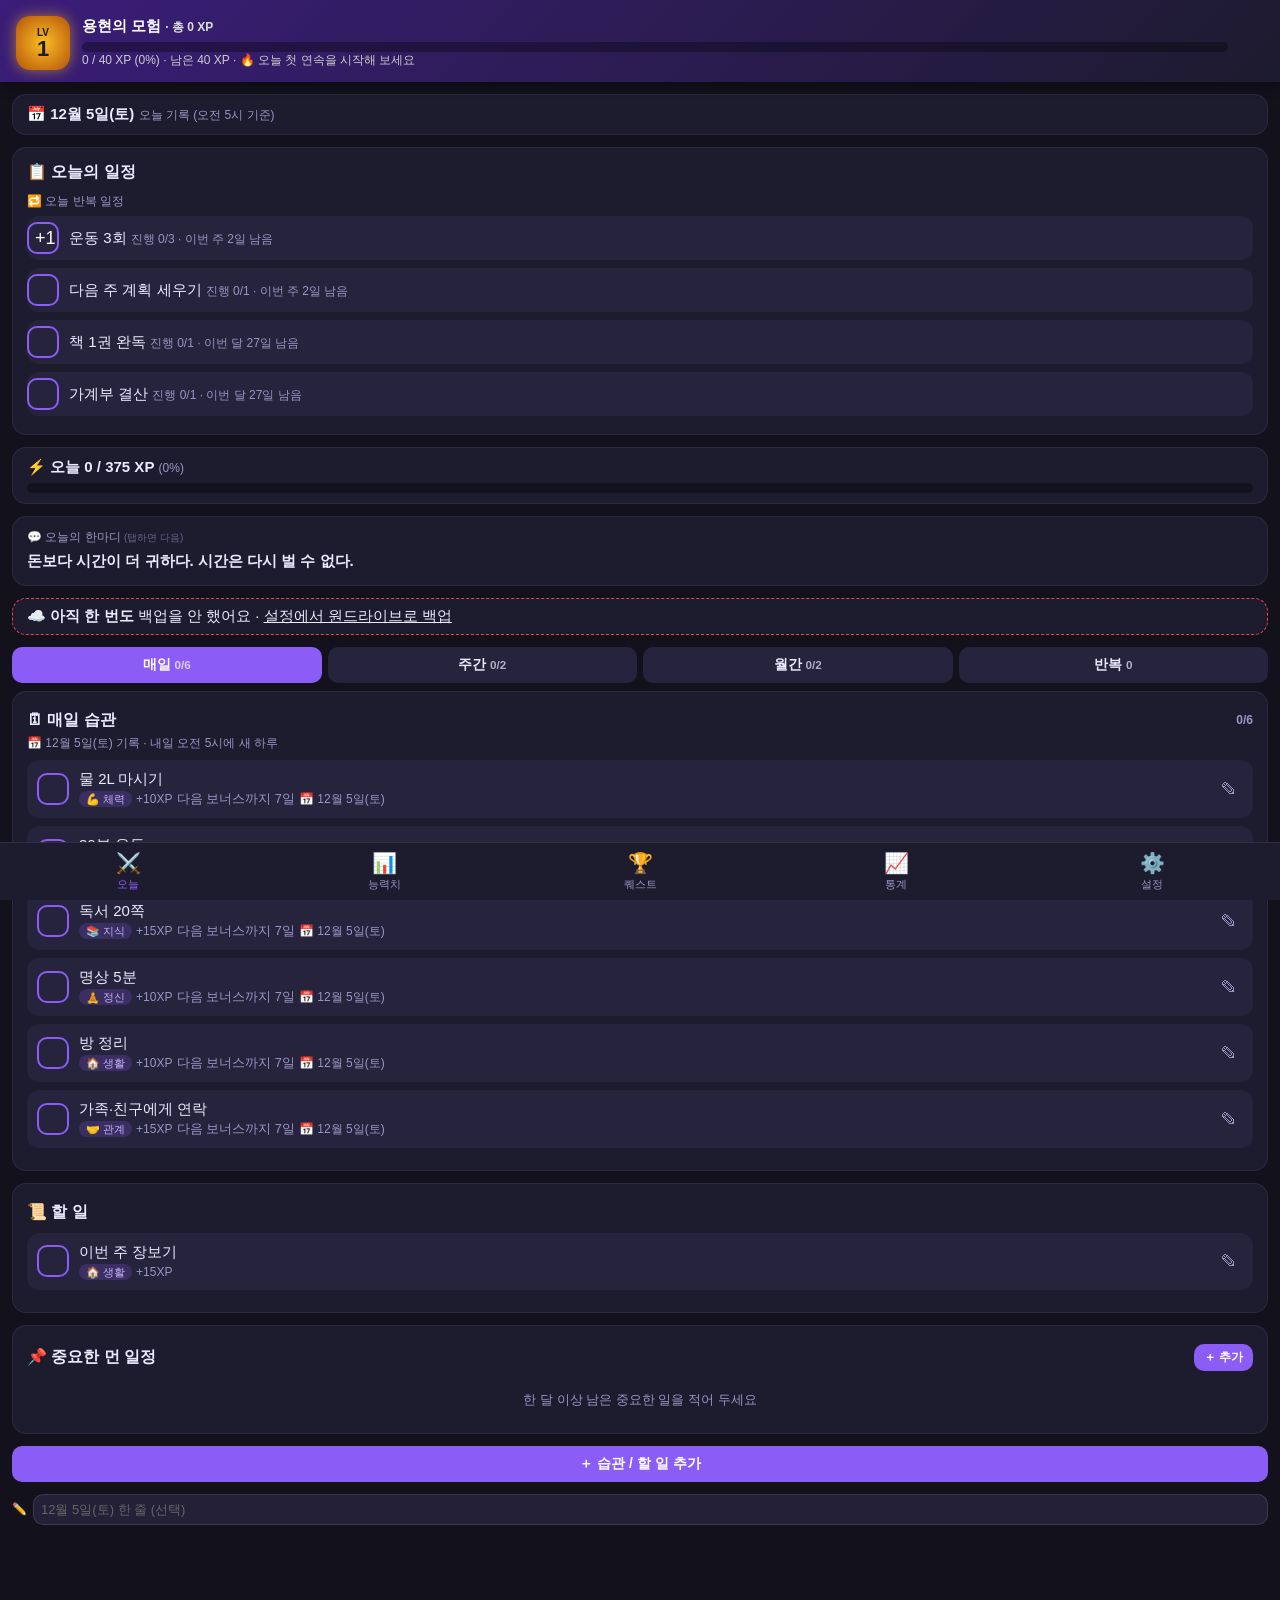
==== commit 99bd9a52: "levelup v1.3.3: 오늘 탭에 📋 오늘의 일정 카드 (반복·중요 일정 매일 표시)" ====
--- a/levelup/levelup-standalone.html
+++ b/levelup/levelup-standalone.html
@@ -71,7 +71,7 @@
 </nav>
 <div id="toasts"></div><div id="modal" class="hidden"></div>
 <script>'use strict';
-const APP_VERSION='1.3.0';
+const APP_VERSION='1.3.3';
 const KEY='levelup-life-v1';
 const $=s=>document.querySelector(s);
 const uid=()=>Math.random().toString(36).slice(2,9);
@@ -81,6 +81,7 @@
 const dayNow=(t=Date.now())=>new Date(t-DAY_START_HOUR*36e5);
 const today=()=>dkey(dayNow());
 const fmtDay=k=>{const d=new Date(k+'T12:00:00');return (d.getMonth()+1)+'월 '+d.getDate()+'일('+'일월화수목금토'[d.getDay()]+')'};
+const shortDay=k=>{const d=new Date(k+'T12:00:00');return (d.getMonth()+1)+'/'+d.getDate()+'('+'일월화수목금토'[d.getDay()]+')'};
 const addDays=(k,n)=>{const d=new Date(k+'T12:00:00');d.setDate(d.getDate()+n);return dkey(d)};
 const esc=s=>String(s).replace(/[&<>"']/g,c=>({'&':'&amp;','<':'&lt;','>':'&gt;','"':'&quot;',"'":'&#39;'}[c]));
 
@@ -96,7 +97,7 @@
 if(!S||!S.stats)S=defaults();
 if(!S.meta)S.meta={lastModified:0};
 const DEF_SLOTS=()=>[{id:'am',icon:'🌅',name:'아침',s:5,e:12},{id:'pm',icon:'☀️',name:'오후',s:12,e:18},{id:'ev',icon:'🌙',name:'저녁',s:18,e:5}];
-function migrate(o){if(!o.prog)o.prog={};if(!Array.isArray(o.events))o.events=[];for(const i of o.items||[]){if(!i.type)i.type='habit';if(i.type==='interval'){i.every=Math.max(1,+i.every||1);if(!i.due)i.due=today()}if((i.type==='weekly'||i.type==='monthly')&&!(i.target>=1))i.target=1;if(i.type==='slots'&&!Array.isArray(i.slots))i.slots=[]}if(!Array.isArray(o.slotDefs)||!o.slotDefs.length)o.slotDefs=DEF_SLOTS();if(!o.v130)o.v130=today();for(const i of o.items||[])if(i.req&&!i.reqSince)i.reqSince=today();return o}
+function migrate(o){if(!o.prog)o.prog={};if(!Array.isArray(o.events))o.events=[];for(const i of o.items||[]){if(!i.type)i.type='habit';if(i.type==='interval'){i.every=Math.max(1,+i.every||1);if(!i.due)i.due=today()}if((i.type==='weekly'||i.type==='monthly')&&!(i.target>=1))i.target=1;if(i.type==='slots'&&!Array.isArray(i.slots))i.slots=[]}if(!Array.isArray(o.slotDefs)||!o.slotDefs.length)o.slotDefs=DEF_SLOTS();if(!o.v130)o.v130=today();for(const i of o.items||[]){if(i.req&&!i.reqSince)i.reqSince=today();if(i.sp&&!i.spSince)i.spSince=today();if(i.sp)delete i.req}for(const r of o.rewards||[]){if(r.src==='sp'&&r.occ&&r.date===addDays(r.occ,1))r.date=r.occ}return o}
 migrate(S);
 const body=o=>{const c=Object.assign({},o);delete c.meta;return JSON.stringify(c)};
 let lastBody=body(S);
@@ -145,7 +146,7 @@
  return `<div class="card" style="border:2px solid var(--gold)"><h2>⏰ 지금 할 일 <span class="mut">${cur.map(d=>d.icon+esc(d.name)+' '+slotLbl(d)).join(' · ')}</span></h2>${L.map(i=>slotRow(i,true)).join('')}</div>`}
 // ── 지난 항목 넘기기 · 필수 감점 (v1.3.0) ──
 const dDiff=(a,b)=>Math.round((new Date(a+'T12:00:00')-new Date(b+'T12:00:00'))/864e5);
-function rollMissed(){const k=today();let ch=0;for(const i of S.items){if(i.type!=='interval'||!i.due||i.due>=k||i.lastDone===k)continue;const E=Math.max(1,+i.every||1);if(!i.missFrom)i.missFrom=i.due;let d=i.due;while(d<k)d=addDays(d,E);i.due=d;delete i.prevDue;delete i.prevMiss;ch++}return ch}
+function rollMissed(){spBudget=10;const k=today();let ch=0;for(const i of S.items){if(i.type!=='interval'||!i.due||i.due>=k||i.lastDone===k)continue;const E=Math.max(1,+i.every||1);if(!i.missFrom)i.missFrom=i.due;let d=i.due;const occ=[];while(d<k){occ.push(d);d=addDays(d,E)}if(i.sp)spCharge(i,occ.filter(o=>o>=i.spSince));i.due=d;delete i.prevDue;delete i.prevMiss;ch++}return ch}
 function lastDoneDay(id,before){let b=null;for(const k in S.log){if(before&&k>=before)continue;if((S.log[k].checks||[]).some(c=>c.id===id)&&(!b||k>b))b=k}return b}
 const perEnd=(i,k)=>{if(i.type==='weekly'){const d=new Date(k+'T12:00:00');return addDays(k,6-((d.getDay()+6)%7))}const d=new Date(k+'T12:00:00');return dkey(new Date(d.getFullYear(),d.getMonth()+1,0,12))};
 // 미실천 정보: {from: 감점 기준 시작일, miss: 지난 일수} 또는 null
@@ -162,12 +163,40 @@
 function warnHTML(i){if(i.req){const m=missInfo(i);if(!m||m.miss<3)return '';const nx=(Math.floor(m.miss/5)+1)*5,left=nx-m.miss;if(Math.floor(m.miss/5)>=PEN_MAX)return ` <span class="mut" style="color:var(--bad)">⚠️ ${m.miss}일째 미실천</span>`;return left<=2||m.miss<5?` <b style="color:var(--bad)">⚠️ 감점까지 ${left}일</b>`:` <span class="mut" style="color:var(--bad)">⚠️ ${m.miss}일째 · 감점까지 ${left}일</span>`}
  if(!(i.type==='habit'||i.type==='slots'||i.type==='interval'))return '';const k=today();if((S.log[k]?.checks||[]).some(c=>c.id===i.id))return '';const D=lastDoneDay(i.id,k);let f=D?addDays(D,1):(S.v130||k);if(f<(S.v130||k))f=S.v130||k;const g=dDiff(k,f),lim=i.type==='interval'?Math.max(14,2*(+i.every||1)):14;
  return g>=lim?` <span class="mut">🧹 ${g}일째 안 했어요 · <u data-act="edit" style="cursor:pointer">정리할까요?</u></span>`:''}
-const reqTag=i=>i.req?'<span class="tag" style="color:var(--gold)">⭐ 필수</span>':'';
+const reqTag=i=>i.sp?'<span class="tag" style="color:#ef4444">🔥 특별관리</span>':i.req?'<span class="tag" style="color:var(--gold)">⭐ 필수</span>':'';
+// ── 🔥 특별관리 (v1.3.1) ──
+const spXP=i=>2*(+i.xp||0);
+let spBudget=10;
+function spCharge(i,occs){const k=today();occs=occs.filter(o=>!(i.spFloor&&o<i.spFloor)&&!S.rewards.some(r=>r.src==='sp'&&r.id===i.id&&r.occ===o)).sort().reverse();let n=0;
+ for(const o of occs){if(spBudget<=0){i.spFloor=addDays(o,1);break}const xp=spXP(i);if(!xp)continue;const end=i.type==='weekly'||i.type==='monthly'?perEnd(i,o):o;
+  S.rewards.push({date:end>k?k:end,xp:-xp,stat:i.stat||null,src:'sp',id:i.id,occ:o,note:i.title+' 불참'});spBudget--;n++}
+ if(n)toast('🔥 특별관리 감점 -'+(n*spXP(i))+' ('+i.title+' 불참'+(n>1?' '+n+'회':'')+')','');return n}
+function spOccPast(i){const k=today(),a=i.spSince||k,out=[];
+ if(i.type==='habit'||i.type==='slots'){for(let d=a;d<k&&out.length<400;d=addDays(d,1)){const ok=i.type==='slots'?!!fullRec(i.id,d):(S.log[d]?.checks||[]).some(c=>c.id===i.id);if(!ok)out.push(d)}}
+ else if(isPer(i)){let st=pkOf(i,a)===pkOf(i,addDays(a,-1))?addDays(perEnd(i,a),1):a;while(perEnd(i,st)<k&&out.length<200){if(!perDone(i,pkOf(i,st)))out.push(st);st=addDays(perEnd(i,st),1)}}
+ return out}
+function spOccPastIv(i){const k=today(),a=i.spSince||k,E=Math.max(1,+i.every||1);if(!i.due||!a)return [];
+ const done=new Set();for(const day in S.log)for(const c of S.log[day].checks||[])if(c.id===i.id&&c.iv)done.add(c.iv);
+ let x=i.due<k?i.due:addDays(i.due,-E);const occ=[];
+ while(x&&x>=a&&x<k&&occ.length<200){if(!done.has(x))occ.push(x);x=addDays(x,-E)}return occ}
+function applySpecial(){let n=0;for(const i of S.items){if(!i.sp||i.type==='todo')continue;n+=spCharge(i,i.type==='interval'?spOccPastIv(i):spOccPast(i))}return n}
+function spNext(i){const k=today();if(i.type==='interval')return {d:i.due,done:i.lastDone===k};if(isPer(i))return {d:perEnd(i,k),done:perDone(i)};if(i.type==='slots')return {d:k,done:!!fullRec(i.id,k)};if(i.type==='habit')return {d:k,done:isChecked(i.id)};return {d:k,done:!!i.done}}
+function spAttend(i){const a=i.spSince||today(),miss=S.rewards.filter(r=>r.src==='sp'&&r.id===i.id).length;let att=0;
+ if(i.type==='interval'){for(const k in S.log)for(const c of S.log[k].checks||[])if(c.id===i.id&&c.iv&&k>=a)att++}
+ else if(isPer(i)){att=Object.keys(S.prog[i.id]||{}).filter(pk=>perDone(i,pk)&&(i.type==='weekly'?pk.slice(1):pk+'-31')>=a.slice(0,i.type==='weekly'?10:7)).length}
+ else for(const k in S.log)if(k>=a&&isChecked(i.id,k))att++;
+ const t=att+miss;return {att,miss,rate:t?Math.round(att/t*100):null}}
+function spHTML(){const L=S.items.filter(i=>i.sp);if(!L.length)return '';const k=today();const due=L.filter(i=>{const n=spNext(i);return n.d===k&&!n.done});
+ const rows=L.map(i=>{const n=spNext(i),dd=dday(n.d),lab=n.done?'✅ 완료':dd===0?'<b style="color:var(--bad)">오늘이 마감!</b>':dd<0?'':`<b>D-${dd}</b>`,act=i.type==='interval'?ivDue(i):true;
+  const info=`<div class="mut">🔥 ${esc(i.title)} · ${lab} · 불참 시 <b style="color:var(--bad)">-${spXP(i)}XP</b></div>`;
+  return act?itemRow(i).replace('<div class="t">','<div class="t">'+info):`<div class="item" data-id="${i.id}"><div class="t">${info}<div class="mut">다음: ${fmtDay(n.d)}</div></div><button class="x" data-act="edit">✎</button></div>`}).join('');
+ return `${due.length?`<div class="card" style="background:#ef444422;border:2px solid #ef4444;padding:10px 14px"><b style="color:#ef4444">🚨 오늘 마감</b> ${due.map(i=>esc(i.title)+` <span class="mut">(불참 시 -${spXP(i)}XP)</span>`).join(' · ')}<div class="mut">오전 5시 전까지 체크하지 않으면 바로 감점돼요</div></div>`:''}<div class="card" style="border:2px solid #ef4444"><h2 style="color:#ef4444">🔥 특별관리 <span class="mut">한 번이라도 불참하면 즉시 XP×2 감점</span></h2>${rows}</div>`}
+function spStatsHTML(){const L=S.items.filter(i=>i.sp);if(!L.length)return '';return `<div class="card"><h2>🔥 특별관리 출석</h2>${L.map(i=>{const a=spAttend(i);return `<div class="item"><div class="t"><div><b>${esc(i.title)}</b></div><div class="mut">참석 ${a.att}회 · 불참 ${a.miss}회 · 참석률 ${a.rate===null?'-':a.rate+'%'} · ${fmtDay(i.spSince)}부터</div></div></div>`}).join('')}</div>`}
 // ── N일마다 항목 연속 (v1.2.8) ──
 const isStk=i=>!!i&&(i.type==='habit'||i.type==='interval'||i.type==='slots');
 const itemOf=id=>S.items.find(i=>i.id===id);
 function ivStk(it){const cs=[];for(const k in S.log)for(const c of S.log[k].checks||[])if(c.id===it.id&&c.iv)cs.push({d:k,iv:c.iv});cs.sort((a,b)=>a.iv<b.iv?-1:1);
- const E=Math.max(1,+it.every||1),z={cnt:0,run:null,days:0};if(!cs.length)return z;let j=cs.length-1;const last=cs[j];if(today()>=addDays(last.iv,2*E))return z;
+ const E=Math.max(1,+it.every||1),z={cnt:0,run:null,days:0};if(!cs.length)return z;let j=cs.length-1;const last=cs[j];if(today()>=addDays(last.iv,E+1))return z;
  let n=0,run=null;while(j>=0){const c=cs[j];if(!(c.d<addDays(c.iv,E)))break;if(n&&c.iv!==addDays(run,-E))break;n++;run=c.iv;j--}return {cnt:n,run,days:n*E}}
 function ivBest(it){const cs=[];for(const k in S.log)for(const c of S.log[k].checks||[])if(c.id===it.id&&c.iv)cs.push({d:k,iv:c.iv});cs.sort((a,b)=>a.iv<b.iv?-1:1);const E=Math.max(1,+it.every||1);let b=0,n=0,p=null;for(const c of cs){const ok=c.d<addDays(c.iv,E);n=ok?((p&&c.iv===addDays(p,E))?n+1:1):0;p=ok?c.iv:null;if(n>b)b=n}return b*E}
 const stepU=i=>i.type==='interval'?5*Math.max(1,+i.every||1):7;
@@ -227,7 +256,7 @@
  return H.map(i=>{const R=S.rewards.filter(r=>r.src==='streak'&&r.id===i.id),bd=R.filter(r=>r.badge).map(r=>`<span title="${r.m}일">${r.badge}${r.m}</span>`).join(' '),bx=R.reduce((a,r)=>a+r.xp,0),n=streak(i.id),nm=nextMsI(i,n),ct=curTitle(i);
   const G=(S.goalDone||[]).filter(r=>r.id===i.id).map(r=>`🏁 ${r.goal}일 달성 ${+r.date.slice(5,7)}/${+r.date.slice(8)}`).join(' · ');
   const seen=new Set(),TL=(S.titles?.[i.id]||[]).slice().sort((a,b)=>a.m-b.m).filter(r=>!seen.has(r.t)&&seen.add(r.t));
-  return `<div class="item"><div class="t"><div><b>${esc(i.title)}</b> ${i.type==='interval'?`<span class="tag">🔁 ${i.every}일마다</span> `:''}${i.type==='slots'?`<span class="tag">⏰ 하루 ${itSlots(i).length}번</span> `:''}<span class="streak">🔥${n}${i.goal?'/'+i.goal:''}일${i.type==='interval'?'('+n/i.every+'회)':''}</span>${ct?` <span class="tag">🎖 ${esc(ct)}</span>`:''}</div><div class="mut">최고 ${i.type==='interval'?ivBest(i):bestRun(i.id)}일 · 다음 보너스 ${nm}일(+${msInfo(i,nm).xp}XP) · 받은 보너스 ${R.length}회 +${bx}XP</div>${G?`<div>${G}</div>`:''}${bd?`<div>${bd}</div>`:''}${TL.length?`<div class="mut">칭호 콜렉션 ${TL.length}개: ${TL.map(r=>esc(r.t)+'('+r.m+'일)').join(', ')}</div>`:''}</div></div>`}).join('')}
+  return `<div class="item"><div class="t"><div><b>${esc(i.title)}</b> ${reqTag(i)} ${i.type==='interval'?`<span class="tag">🔁 ${i.every}일마다</span> `:''}${i.type==='slots'?`<span class="tag">⏰ 하루 ${itSlots(i).length}번</span> `:''}<span class="streak">🔥${n}${i.goal?'/'+i.goal:''}일${i.type==='interval'?'('+n/i.every+'회)':''}</span>${ct?` <span class="tag">🎖 ${esc(ct)}</span>`:''}</div><div class="mut">최고 ${i.type==='interval'?ivBest(i):bestRun(i.id)}일 · 다음 보너스 ${nm}일(+${msInfo(i,nm).xp}XP) · 받은 보너스 ${R.length}회 +${bx}XP${i.type==='interval'&&i.due?` · 다음: ${shortDay(i.due)}`:''}</div>${G?`<div>${G}</div>`:''}${bd?`<div>${bd}</div>`:''}${TL.length?`<div class="mut">칭호 콜렉션 ${TL.length}개: ${TL.map(r=>esc(r.t)+'('+r.m+'일)').join(', ')}</div>`:''}</div></div>`}).join('')}
 function streakHTML_v125(){const H=S.items.filter(i=>i.type==='habit');if(!H.length)return '<div class="empty">매일 습관이 없어요</div>';
  return H.map(i=>{const R=S.rewards.filter(r=>r.src==='streak'&&r.id===i.id),bd=R.filter(r=>r.badge).map(r=>`<span title="${r.m}일">${r.badge}${r.m}</span>`).join(' '),bx=R.reduce((a,r)=>a+r.xp,0),n=streak(i.id),nm=nextMs(n);
   return `<div class="item"><div class="t"><div><b>${esc(i.title)}</b> <span class="streak">🔥${n}</span></div><div class="mut">최고 ${bestRun(i.id)}일 · 다음 보너스 ${nm}일(+${msXP(nm)}XP) · 받은 보너스 ${R.length}회 +${bx}XP</div>${bd?`<div>${bd}</div>`:''}</div></div>`}).join('')}
@@ -323,32 +352,49 @@
   if(!id){e.id=uid();e.done=null;S.events.push(e)}save();render()});
  if(id)$('#eDel').onclick=()=>{if(confirm('이 일정을 삭제할까요?')){S.events=S.events.filter(x=>x.id!==id);save();render();$('#modal').classList.add('hidden')}}}
 const ivDue=i=>i.type==='interval'&&(i.due<=today()||i.lastDone===today());
-function ivRow(i){const s=statOf(i.stat),k=today(),d=i.lastDone===k,n=dday(i.due),dt=new Date(i.due+'T12:00:00');
+function ivRow(i){const s=statOf(i.stat),k=today(),d=i.lastDone===k,n=dday(i.due);
  const st=d?'오늘 완료 ✓ · ':n<0?`<b style="color:var(--bad)">${-n}일 지남</b> · `:n===0?'<b style="color:var(--gold)">오늘!</b> · ':'';
- return `<div class="item ${d?'done':''} ${!d&&n<0?'ivover':''}" data-id="${i.id}"><button class="chk" data-act="chk">${d?'✓':''}</button><div class="t"><div>${esc(i.title)}</div><div><span class="tag">🔁 ${i.every}일마다</span><span class="tag">${s.icon} ${esc(s.name)}</span><span class="mut">+${i.xp}XP</span></div><div>${(()=>{const sk=streak(i.id);return habitStreakHTML(i,sk)+` <span class="mut" style="font-size:.85em">다음 보너스까지 ${nextMsI(i,sk)-sk}일</span>`})()}</div><div class="mut">${st}다음: ${dt.getMonth()+1}월 ${dt.getDate()}일 (${ddl(n)})</div></div><button class="x" data-act="edit">✎</button></div>`}
+ return `<div class="item ${d?'done':''} ${!d&&n<0?'ivover':''}" data-id="${i.id}"><button class="chk" data-act="chk">${d?'✓':''}</button><div class="t"><div>${esc(i.title)}</div><div><span class="tag">🔁 ${i.every}일마다</span><span class="tag">${s.icon} ${esc(s.name)}</span><span class="mut">+${i.xp}XP</span></div><div>${(()=>{const sk=streak(i.id);return habitStreakHTML(i,sk)+` <span class="mut" style="font-size:.85em">다음 보너스까지 ${nextMsI(i,sk)-sk}일</span>`})()}</div><div class="mut">${st}다음: ${shortDay(i.due)}${n?` (${ddl(n)})`:''}</div></div><button class="x" data-act="edit">✎</button></div>`}
 function habitStreakHTML(i,sk){const ct=curTitle(i),cn=i.type==='interval'?'('+sk/i.every+'회)':'';let h=i.goal>0?`<span class="streak">🔥 ${sk}/${i.goal}일${cn}</span><span style="display:inline-block;width:50px;height:5px;background:#8884;border-radius:3px;vertical-align:middle;margin:0 4px"><i style="display:block;height:100%;width:${Math.min(100,sk/i.goal*100)}%;background:var(--gold);border-radius:3px"></i></span>`:(sk?`<span class="streak">🔥${sk}${i.type==='interval'?'일'+cn:''}</span>`:'');if(ct)h+=` <span class="tag">🎖 ${esc(ct)}</span>`;return h}
 function itemRow(i){const h=itemRow0(i),w=reqTag(i)+warnHTML(i);if(!w)return h;return h.replace('<div class="t"><div>','<div class="t"><div>'+w+' ')}
 function itemRow0(i){if(i.type==='slots')return slotRow(i);if(i.type==='interval')return ivRow(i);if(isPer(i))return perRow(i);const d=i.type==='habit'?isChecked(i.id):!!i.done;const s=statOf(i.stat);const sk=i.type==='habit'?streak(i.id):0;
  return `<div class="item ${d?'done':''}" data-id="${i.id}"><button class="chk" data-act="chk">${d?'✓':''}</button><div class="t"><div>${esc(i.title)}</div><div><span class="tag">${s.icon} ${esc(s.name)}</span><span class="mut">+${i.xp}XP</span> ${i.type==='habit'?habitStreakHTML(i,sk):(sk?`<span class="streak">🔥${sk}</span>`:'')}${i.type==='habit'?` <span class="mut" style="font-size:.85em">다음 보너스까지 ${nextMs(sk)-sk}일</span>`:''}${i.type==='habit'?` <span class="mut">📅 ${fmtDay(today())}</span>`:''}</div></div><button class="x" data-act="edit">✎</button></div>`}
+function agendaIv(i){const d=i.lastDone===today(),n=dday(i.due),st=d?'✓ 완료':n<0?(-n)+'일 지남':'오늘!',col=d?'':n<0?'color:var(--bad)':'color:var(--gold);font-weight:700';
+ return `<div class="item ${d?'done':n<0?'ivover':''}" data-id="${i.id}" style="padding:6px 0"><button class="chk" data-act="chk">${d?'✓':''}</button><div class="t"><div>${reqTag(i)}${esc(i.title)} <span style="${col}">${st}</span></div></div></div>`}
+function agendaPer(i){const c=cnt(i),t=i.target||1,inf=perInfo(i.type),ctl=t>1?`<button class="chk" data-act="inc">+1</button>`:`<button class="chk" data-act="chk"></button>`;
+ return `<div class="item" data-id="${i.id}" style="padding:6px 0">${ctl}<div class="t"><div>${reqTag(i)}${esc(i.title)} <span class="mut">진행 ${c}/${t} · ${i.type==='weekly'?'이번 주':'이번 달'} ${inf.left}일 남음</span></div></div></div>`}
+function agendaTodo(i){const d=!!i.done;return `<div class="item ${d?'done':''}" data-id="${i.id}" style="padding:6px 0"><button class="chk" data-act="chk">${d?'✓':''}</button><div class="t"><div>${reqTag(i)}${esc(i.title)} <span style="${d?'':'color:var(--gold);font-weight:700'}">${d?'✓ 완료':'오늘!'}</span></div></div></div>`}
+function agendaEv(e){const n=dday(e.date),st=n===0?'오늘!':n<0?(-n)+'일 지남':ddl(n);
+ return `<div class="item ev ${e.done?'done':ddc(n)}" data-ev="${e.id}" style="padding:6px 0"><button class="chk" data-act="evchk">${e.done?'✓':''}</button><div class="t"><div>${esc(e.title)}</div></div><b class="dd">${st}</b></div>`}
+function agendaHTML(){const k=today();
+ const rec=[...S.items.filter(ivDue).sort((a,b)=>a.due.localeCompare(b.due)),...S.items.filter(i=>isPer(i)&&!perDone(i)),...S.items.filter(i=>i.type==='todo'&&(!i.done||i.done===k)&&(i.date||i.due)===k)];
+ const soon=S.items.filter(i=>i.type==='interval'&&!ivDue(i)&&i.due&&dday(i.due)>=1&&dday(i.due)<=7).sort((a,b)=>a.due.localeCompare(b.due));
+ const up=upcoming(),evNow=up.filter(e=>dday(e.date)<=0),evSoon=up.filter(e=>dday(e.date)>0).slice(0,3),evs=[...evNow,...evSoon];
+ if(!rec.length&&!soon.length&&!evs.length)return `<div class="card" id="agenda" style="padding:10px 14px"><h2>📋 오늘의 일정</h2><div class="empty" style="padding:4px 0">오늘은 반복·중요 일정이 없어요</div></div>`;
+ let h=`<div class="card" id="agenda" style="padding:10px 14px"><h2>📋 오늘의 일정</h2>`;
+ if(rec.length){h+=`<div class="mut" style="margin:4px 0 6px">🔁 오늘 반복 일정</div>`+rec.map(i=>i.type==='interval'?agendaIv(i):isPer(i)?agendaPer(i):agendaTodo(i)).join('')}
+ if(soon.length){h+=`<div class="mut" style="margin:8px 0 6px">⏭ 다가오는 반복 (7일)</div>`+soon.map(i=>`<div class="item" style="padding:6px 0"><div class="t"><div>${shortDay(i.due)} ${reqTag(i)}${esc(i.title)} <span class="mut">· ${ddl(dday(i.due))}</span></div></div></div>`).join('')}
+ if(evs.length){h+=`<div class="mut" style="margin:8px 0 6px">📌 중요 일정 <button type="button" class="btn sm sec" id="agEvAll" style="margin-left:6px">전체 보기</button></div>`+evs.map(agendaEv).join('')}
+ return h+'</div>'}
 function renderTodayQ(k){$('#qCard').onclick=()=>{qOff++;$('#qCard').outerHTML=quoteHTML(k);renderTodayQ(k)}}
 function renderToday(){const k=today(),L=S.log[k]||{memo:''};
- const hab=S.items.filter(i=>i.type==='habit'||i.type==='slots'),todo=S.items.filter(i=>i.type==='todo'&&!i.req&&(!i.done||i.done===k));
+ const hab=S.items.filter(i=>i.type==='habit'||i.type==='slots'),todo=S.items.filter(i=>i.type==='todo'&&!i.req&&!i.sp&&(!i.done||i.done===k));
  const dn=hab.filter(i=>isChecked(i.id)).length;
  const wk=S.items.filter(i=>i.type==='weekly'),mo=S.items.filter(i=>i.type==='monthly');
  const ivAll=S.items.filter(i=>i.type==='interval').sort((a,b)=>a.due.localeCompare(b.due)),ivD=ivAll.filter(ivDue);
  const sec={habit:['🗓 매일 습관',hab,`${dn}/${hab.length}`,{label:`📅 ${fmtDay(k)} 기록 · 내일 오전 5시에 새 하루`,left:null}],weekly:['📅 이번 주 체크리스트',wk,`${wk.filter(i=>perDone(i)).length}/${wk.length}`,perInfo('weekly')],monthly:['🗓️ 이번 달 체크리스트',mo,`${mo.filter(i=>perDone(i)).length}/${mo.length}`,perInfo('monthly')],interval:['🔁 N일마다 반복',ivAll,`${ivD.filter(i=>i.lastDone!==today()).length}`,{label:'정한 날짜마다 다시 나타나요',left:null}]};
- sec.habit[1]=[...hab,...ivD];for(const m in sec)sec[m][1]=sec[m][1].filter(i=>!i.req);
+ sec.habit[1]=[...hab,...ivD];for(const m in sec)sec[m][1]=sec[m][1].filter(i=>!i.req&&!i.sp);
  const reqL=S.items.filter(i=>i.req&&(i.type==='interval'?ivDue(i):i.type==='todo'?(!i.done||i.done===k):true));
  const [ttl,list,cn,inf]=sec[todayMode];
- const up=upcoming(),ban=up.slice(0,2);
+ const up=upcoming();
  const evs=[...up,...S.events.filter(e=>e.done).sort((a,b)=>b.done.localeCompare(a.done)).slice(0,5)];
- $('#tab-today').innerHTML=`<div class="card" style="padding:10px 14px"><b>📅 ${fmtDay(k)}</b> <span class="mut">오늘 기록 (오전 5시 기준)</span></div>${nowHTML()}${reqL.length?`<div class="card" style="border:2px solid var(--gold)"><h2>⭐ 필수 <span class="mut">${reqL.filter(i=>i.type==='slots'?!!fullRec(i.id,k):i.type==='interval'?i.lastDone===k:isPer(i)?perDone(i):i.type==='todo'?!!i.done:isChecked(i.id)).length}/${reqL.length}</span></h2><div class="mut" style="margin:-6px 0 8px">5일 연속 안 하면 감점 (정신 항목은 XP 전부, 나머지는 절반)</div>${reqL.map(itemRow).join('')}</div>`:''}${todayXPHTML()}${quoteHTML(k)}${Date.now()-lastBk()>7*864e5?`<div class="card" id="bkBan" style="padding:8px 14px;cursor:pointer;border:1px dashed var(--bad)">☁️ <b>${lastBk()?Math.floor((Date.now()-lastBk())/864e5)+'일째':'아직 한 번도'}</b> 백업을 안 했어요 · <u>설정에서 원드라이브로 백업</u></div>`:''}${ban.length?`<div class="banner" id="evBanner">${ban.map(e=>{const n=dday(e.date);return `<div class="bn ${ddc(n)}"><b>${ddl(n)}</b> ${esc(e.title)} <span class="mut">${e.date.slice(5).replace('-','/')}</span></div>`}).join('')}</div>`:''}<div class="seg" id="tseg">${[['habit','매일'],['weekly','주간'],['monthly','월간'],['interval','반복']].map(([m,n])=>`<button class="btn ${todayMode===m?'':'sec'}" data-tm="${m}">${n} <small style="opacity:.7">${sec[m][2]}</small></button>`).join('')}</div>
+ $('#tab-today').innerHTML=`<div class="card" style="padding:10px 14px"><b>📅 ${fmtDay(k)}</b> <span class="mut">오늘 기록 (오전 5시 기준)</span></div>${agendaHTML()}${spHTML()}${nowHTML()}${reqL.length?`<div class="card" style="border:2px solid var(--gold)"><h2>⭐ 필수 <span class="mut">${reqL.filter(i=>i.type==='slots'?!!fullRec(i.id,k):i.type==='interval'?i.lastDone===k:isPer(i)?perDone(i):i.type==='todo'?!!i.done:isChecked(i.id)).length}/${reqL.length}</span></h2><div class="mut" style="margin:-6px 0 8px">5일 연속 안 하면 감점 (정신 항목은 XP 전부, 나머지는 절반)</div>${reqL.map(itemRow).join('')}</div>`:''}${todayXPHTML()}${quoteHTML(k)}${Date.now()-lastBk()>7*864e5?`<div class="card" id="bkBan" style="padding:8px 14px;cursor:pointer;border:1px dashed var(--bad)">☁️ <b>${lastBk()?Math.floor((Date.now()-lastBk())/864e5)+'일째':'아직 한 번도'}</b> 백업을 안 했어요 · <u>설정에서 원드라이브로 백업</u></div>`:''}<div class="seg" id="tseg">${[['habit','매일'],['weekly','주간'],['monthly','월간'],['interval','반복']].map(([m,n])=>`<button class="btn ${todayMode===m?'':'sec'}" data-tm="${m}">${n} <small style="opacity:.7">${sec[m][2]}</small></button>`).join('')}</div>
  <div class="card"><h2>${ttl} <span class="mut">${cn}</span></h2>${inf?`<div class="mut" style="margin:-6px 0 8px">${inf.left===null?inf.label:`${inf.label} · ${inf.left}일 남음 · 새 ${todayMode==='weekly'?'주(월요일)':'달'}에 자동 초기화`}</div>`:''}${list.map(itemRow).join('')||'<div class="empty">항목을 추가해 보세요</div>'}</div>
  <div class="card"><h2>📜 할 일</h2>${todo.map(itemRow).join('')||'<div class="empty">할 일이 없어요</div>'}</div>
  <div class="card" id="evCard"><h2>📌 중요한 먼 일정 <button class="btn sm" id="addEv">＋ 추가</button></h2>${evs.map(evRow).join('')||'<div class="empty">한 달 이상 남은 중요한 일을 적어 두세요</div>'}</div>
  <button class="btn" style="width:100%;margin-bottom:12px" id="addItem">＋ 습관 / 할 일 추가</button>
  <div class="memo"><span class="mut">✏️</span><input id="memo" maxlength="80" placeholder="${fmtDay(k)} 한 줄 (선택)" value="${esc(L.memo||'')}"></div>`;
- $('#addItem').onclick=()=>editItem(null,todayMode);$('#addEv').onclick=()=>editEv();if($('#evBanner'))$('#evBanner').onclick=()=>$('#evCard').scrollIntoView({behavior:'smooth'});
+ $('#addItem').onclick=()=>editItem(null,todayMode);$('#addEv').onclick=()=>editEv();{const ag=$('#agEvAll');if(ag)ag.onclick=()=>$('#evCard').scrollIntoView({behavior:'smooth'})}
  document.querySelectorAll('[data-tm]').forEach(b=>b.onclick=()=>{todayMode=b.dataset.tm;renderToday()});
  $('#qCard').onclick=()=>{qOff++;$('#qCard').outerHTML=quoteHTML(k);renderTodayQ(k)};
  {const bb=$('#bkBan');if(bb)bb.onclick=()=>document.querySelector('#nav [data-tab=settings]').click()}
@@ -357,12 +403,12 @@
 const QUOTES=[["천 리 길도 한 걸음부터."],["시작이 반이다."],["아는 것을 안다 하고, 모르는 것을 모른다 하는 것, 이것이 아는 것이다.","공자, 『논어』"],["배우고 때때로 익히면 또한 기쁘지 아니한가.","공자, 『논어』"],["지나침은 모자람과 같다.","공자, 『논어』"],["반성하지 않는 삶은 살 가치가 없다.","소크라테스 (플라톤, 『변론』)"],["나는 생각한다, 고로 나는 존재한다.","데카르트"],["인간은 생각하는 갈대다.","파스칼, 『팡세』"],["같은 강물에 두 번 들어갈 수는 없다.","헤라클레이토스"],["우리를 죽이지 못하는 것은 우리를 더 강하게 만든다.","니체, 『우상의 황혼』"],["인생은 자전거 타기와 같다. 균형을 잡으려면 계속 움직여야 한다.","아인슈타인 (아들에게 보낸 편지)"],["우리가 두려워해야 할 유일한 것은 두려움 그 자체다.","프랭클린 루스벨트"],["바꿀 수 없는 것을 받아들이는 평온, 바꿀 수 있는 것을 바꾸는 용기, 그 둘을 구별하는 지혜를 주소서.","라인홀드 니버, 「평온을 비는 기도」"],["모든 것을 빼앗겨도 단 하나, 주어진 상황에서 자신의 태도를 선택할 자유만은 빼앗을 수 없다.","빅터 프랭클, 『죽음의 수용소에서』"],["사람을 괴롭히는 것은 일 그 자체가 아니라 그 일에 대한 생각이다.","에픽테토스, 『엥케이리디온』"],["우리 힘으로 할 수 있는 일과 없는 일을 구별하라.","에픽테토스, 『엥케이리디온』"],["누구도 지금 살고 있는 삶 말고 다른 삶을 잃지 않는다.","마르쿠스 아우렐리우스, 『명상록』"],["죽는 날까지 하늘을 우러러 한 점 부끄럼이 없기를.","윤동주, 「서시」"],["흔들리지 않고 피는 꽃이 어디 있으랴.","도종환, 「흔들리며 피는 꽃」"],["자세히 보아야 예쁘다. 오래 보아야 사랑스럽다. 너도 그렇다.","나태주, 「풀꽃」"],["이 또한 지나가리라."],["오늘의 작은 습관이 내일의 나를 만든다."],["완벽한 하루보다 포기하지 않은 하루가 낫다."],["동기는 시작하게 하고, 습관은 계속하게 한다."],["어제보다 1%만 나아지면 충분하다."],["하기 싫은 날 해낸 한 번이 가장 큰 경험치다."],["넘어진 횟수보다 일어선 횟수를 세자."],["느려도 멈추지만 않으면 된다."],["지금 하는 일이 나를 어디로 데려가고 있는가?"],["오늘 나는 무엇에 시간을 썼고, 그것은 내가 원한 것이었나?"],["바쁘다는 것과 나아가고 있다는 것은 다르다."],["할 수 있는 만큼이 아니라 할 수 있는 것부터."],["작은 약속을 지키는 사람이 큰 약속도 지킨다."],["나 자신과의 약속이 가장 먼저 지켜야 할 약속이다."],["결과는 통제할 수 없어도 오늘의 행동은 고를 수 있다."],["10분이라도 하면 0분보다 무한히 크다."],["기분은 행동을 따라온다. 먼저 움직여 보자."],["남과 비교하지 말고 어제의 나와 비교하자."],["쉬는 것도 계획의 일부다."],["잘한 것 하나를 찾아 칭찬해 주자."],["오늘 하루, 누구에게 고마웠는가?"],["지금 이 순간 숨 쉬고 있다는 것부터 감사하자."],["끝까지 하는 사람이 결국 잘하는 사람이 된다."],["재능은 시작점이고, 꾸준함은 도착점이다."],["실패는 끝이 아니라 데이터다."],["두려움은 내가 중요한 일을 하고 있다는 신호일 때가 많다."],["불편함은 성장이 일어나는 자리다."],["오늘 피한 일은 내일 더 무거워진다."],["가장 어려운 일을 가장 먼저."],["계획은 연필로, 실행은 펜으로."],["내가 반복하는 것이 곧 내가 된다."],["습관은 처음엔 거미줄, 나중엔 밧줄이 된다."],["하루를 잘 사는 것이 인생을 잘 사는 방법이다."],["지금의 선택이 1년 뒤 나에게 보내는 편지다."],["5년 뒤의 나는 오늘의 나에게 무엇을 부탁할까?"],["오늘이 남은 인생의 첫날이다."],["누군가는 오늘을 그토록 바랐다."],["천천히 가는 것을 두려워 말고, 멈추는 것을 두려워하라."],["물방울이 바위를 뚫는 것은 힘이 아니라 꾸준함이다."],["나무를 심기 가장 좋은 때는 20년 전이었고, 두 번째로 좋은 때는 지금이다."],["할까 말까 할 때는 해 보자."],["말할까 말까 할 때는 한 번 더 생각하자."],["화가 날 때는 열을 세고, 크게 화가 날 때는 백을 세자."],["정말 중요한 일은 대개 급해 보이지 않는다."],["무엇을 하지 않을지 정하는 것도 집중이다."],["휴대폰을 내려놓으면 하루가 길어진다."],["몸이 지치면 마음도 지친다. 오늘 물 한 잔, 산책 한 번."],["잠은 내일의 나에게 주는 선물이다."],["마음이 복잡할 땐 방부터 정리해 보자."],["작은 승리를 쌓으면 자신감이 된다."],["자신감은 해낸 기억에서 나온다."],["누군가의 하이라이트와 나의 비하인드를 비교하지 말자."],["내가 통제할 수 있는 것에 에너지를 쓰자."],["걱정의 대부분은 일어나지 않는다."],["지금 걱정하는 일은 1년 뒤에도 중요할까?"],["완벽주의는 시작을 막는 가장 그럴듯한 핑계다."],["일단 엉망으로라도 시작하자. 고치는 건 나중에."],["좋은 하루는 주어지는 게 아니라 만드는 것이다."],["오늘 웃은 횟수도 경험치다."],["친절은 언제나 이긴다."],["들어 주는 것만으로도 누군가를 도울 수 있다."],["사랑한다는 말은 아껴 두면 녹이 슨다."],["가까운 사람에게 가장 다정하자."],["나에게 하는 말을 친구에게도 할 수 있는가?"],["나는 지금 어떤 사람이 되어 가고 있는가?"],["내가 진짜 원하는 것은 무엇이고, 그저 남이 원한다고 믿는 것은 무엇인가?"],["하루의 끝에 '그래도 괜찮았다'고 말할 수 있다면 충분하다."],["비 온 뒤에 땅이 굳는다."],["고생 끝에 낙이 온다."],["가는 말이 고와야 오는 말이 곱다."],["티끌 모아 태산."],["낙숫물이 댓돌을 뚫는다."],["급할수록 돌아가라."],["아는 길도 물어 가라."],["배움에는 끝이 없다."],["책 한 쪽이 생각 한 줄을 바꾼다."],["질문을 멈추지 않는 사람은 늙지 않는다."],["모르는 것은 부끄러운 일이 아니다. 묻지 않는 것이 아쉬운 일이다."],["오늘 새로 알게 된 것 하나는 무엇인가?"],["기록하지 않으면 기억은 흐려진다."],["돈보다 시간이 더 귀하다. 시간은 다시 벌 수 없다."],["좋은 습관은 기르기 어렵지만 함께 살기 쉽고, 나쁜 습관은 기르기 쉽지만 함께 살기 어렵다."],["목표는 방향을, 시스템은 속도를 정한다."],["의지력보다 환경이 강하다. 하기 쉬운 환경을 만들자."],["'언젠가'는 달력에 없는 날이다."],["마감이 없는 꿈은 그저 소원이다."],["오늘의 땀은 내일의 여유다."],["지친 날에는 기준을 낮추되 멈추지는 말자."],["쉬어 가도 괜찮다. 그만두지만 않으면."],["뒤처진 게 아니라 나만의 속도로 가는 중이다."],["꽃마다 피는 계절이 다르다."],["행복은 목적지가 아니라 걷는 방식이다."],["가진 것을 세면 부족한 것이 작아 보인다."],["오늘 가장 감사한 세 가지는?"],["지금 내가 미루고 있는 단 하나의 일은 무엇인가?"],["내일의 나를 편하게 해 줄 오늘의 행동 하나는?"],["누군가를 용서하는 것은 결국 나를 풀어 주는 일이다."],["내 마음의 날씨는 내가 고를 수 없지만, 우산은 챙길 수 있다."],["조용한 시간 10분이 시끄러운 하루를 바꾼다."],["깊게 숨을 들이쉬고, 천천히 내쉬자."],["지금 여기에 집중하자. 과거도 미래도 지금 속에 있다."],["모든 전문가는 한때 초보였다."],["처음부터 잘하는 사람은 없다. 처음부터 계속하는 사람이 있을 뿐."],["레벨업은 하루아침에 되지 않는다. 하루하루 쌓일 뿐."],["오늘도 퀘스트 하나, 경험치 하나."]];
 let qOff=0;const qIdx=k=>{let h=0;for(const c of k)h=(h*31+c.charCodeAt(0))>>>0;h=Math.imul(h^(h>>>15),2654435761)>>>0;return ((h^(h>>>13))>>>0)%QUOTES.length};
 function quoteHTML(k){const [t,a]=QUOTES[(qIdx(k)+qOff)%QUOTES.length];return `<div class="card" id="qCard" style="padding:12px 14px;cursor:pointer"><div class="mut" style="margin-bottom:4px">💬 오늘의 한마디${qOff?' · 다른 문구':''} <small style="opacity:.6">(탭하면 다음)</small></div><div style="font-weight:600;line-height:1.5">${esc(t)}</div>${a?`<div class="mut" style="text-align:right;margin-top:4px">— ${esc(a)}</div>`:''}</div>`}
-function histHTML(){const PN={};for(const r of S.rewards)if(r.src==='pen')(PN[r.date]=PN[r.date]||[]).push(r);const ks=[...new Set([...Object.keys(S.log).filter(k=>/^\d{4}-\d\d-\d\d$/.test(k)&&(S.log[k].checks?.length||S.log[k].memo)),...Object.keys(PN)])].sort().reverse().slice(0,30);if(!ks.length)return '<div class="empty">아직 기록이 없어요</div>';return ks.map(k=>{const L=S.log[k]||{checks:[],memo:''},x=dayXP(k),t=[...new Set((L.checks||[]).map(c=>{const it=S.items.find(i=>i.id===c.id);if(!it)return '';if(it.type!=='slots')return esc(it.title);const D=itSlots(it);return esc(it.title)+(fullRec(it.id,k)?' 🏁':' ('+(L.checks.filter(z=>z.id===it.id&&z.slot).length)+'/'+D.length+')')}).filter(Boolean))];return `<div class="item"><div class="t"><div><b>${fmtDay(k)}</b>${k===today()?' <span class="tag">오늘</span>':''} <span class="mut">✓${x.n} · +${x.x}XP</span></div>${t.length?`<div class="mut">${t.join(', ')}</div>`:''}${(PN[k]||[]).map(r=>`<div style="color:var(--bad)">💥 감점 ${r.xp} (${esc(r.note||'')})</div>`).join('')}${L.memo?`<div class="mut">✏️ ${esc(L.memo)}</div>`:''}</div></div>`}).join('')}
+function histHTML(){const PN={};for(const r of S.rewards)if(r.src==='pen'||r.src==='sp')(PN[r.date]=PN[r.date]||[]).push(r);const ks=[...new Set([...Object.keys(S.log).filter(k=>/^\d{4}-\d\d-\d\d$/.test(k)&&(S.log[k].checks?.length||S.log[k].memo)),...Object.keys(PN)])].sort().reverse().slice(0,30);if(!ks.length)return '<div class="empty">아직 기록이 없어요</div>';return ks.map(k=>{const L=S.log[k]||{checks:[],memo:''},x=dayXP(k),t=[...new Set((L.checks||[]).map(c=>{const it=S.items.find(i=>i.id===c.id);if(!it)return '';if(it.type!=='slots')return esc(it.title);const D=itSlots(it);return esc(it.title)+(fullRec(it.id,k)?' 🏁':' ('+(L.checks.filter(z=>z.id===it.id&&z.slot).length)+'/'+D.length+')')}).filter(Boolean))];return `<div class="item"><div class="t"><div><b>${fmtDay(k)}</b>${k===today()?' <span class="tag">오늘</span>':''} <span class="mut">✓${x.n} · +${x.x}XP</span></div>${t.length?`<div class="mut">${t.join(', ')}</div>`:''}${(PN[k]||[]).map(r=>`<div style="color:var(--bad)">${r.src==='sp'?'🔥 특별관리 감점':'💥 감점'} ${r.xp} (${esc(r.note||'')})</div>`).join('')}${L.memo?`<div class="mut">✏️ ${esc(L.memo)}</div>`:''}</div></div>`}).join('')}
 function renderStats(){const t=totals();
  $('#tab-stats').innerHTML=`<div class="card"><h2>🧬 능력치 <button class="btn sm sec" id="addStat">＋ 추가</button></h2>${S.stats.map(s=>{const L=statLvl(t.st[s.id]||0);return `<div class="stat"><div class="ic">${s.icon}</div><div class="s"><b>${esc(s.name)}</b> <span class="mut">Lv.${L.l} · ${t.st[s.id]||0}XP</span><div class="bar"><i style="width:${L.cur/L.need*100}%"></i></div></div><button class="x" data-stat="${s.id}">✎</button></div>`}).join('')}</div>
  <div class="card"><h2>📋 기록</h2><div class="mut">총 체크 ${t.checks}회 · 최고 연속 ${bestStreak()}일 · 업적 ${Object.keys(S.ach).length}/${ACH.length}</div></div>
  <div class="card"><h2>📈 레벨표</h2><div class="mut" style="margin-bottom:6px">각 레벨에서 다음 레벨까지 필요한 XP</div>${levelTableHTML()}</div>
- <div class="card"><h2>🔥 습관 연속 · 배지</h2>${streakHTML()}</div>
+ ${spStatsHTML()}<div class="card"><h2>🔥 습관 연속 · 배지</h2>${streakHTML()}</div>
  <div class="card"><h2>🗂 날짜별 기록</h2>${histHTML()}</div>`;
  $('#addStat').onclick=()=>editStat();
  document.querySelectorAll('[data-stat]').forEach(b=>b.onclick=()=>editStat(b.dataset.stat));
@@ -422,14 +468,14 @@
  const it=S.items.find(i=>i.id===id)||{title:'',stat:S.stats[0]?.id,xp:DX[ty0],type:ty0,target:1};
  const xps=[5,10,15,20,30,40,50,80,100,150,200];if(!xps.includes(+it.xp))xps.push(+it.xp);
  sheet(`<h2>${id?'수정':'새 항목'}</h2><label>이름</label><input id="fT" value="${esc(it.title)}" placeholder="예: 스트레칭 10분"><label>주기</label><div class="seg" id="fYs">${[['habit','매일'],['slots','하루 여러 번'],['weekly','매주'],['monthly','매월'],['interval','N일마다'],['todo','한 번']].map(([v,n])=>`<button type="button" class="btn sm ${it.type===v?'':'sec'}" data-ty="${v}">${n}</button>`).join('')}</div>
- <div class="row"><div><label>능력치</label><select id="fS">${statOpts(it.stat)}</select></div><div><label>XP</label><select id="fX">${xps.sort((a,b)=>a-b).map(v=>`<option ${v==it.xp?'selected':''}>${v}</option>`).join('')}</select></div><div id="fNw"><label>목표 횟수</label><input id="fN" type="number" min="1" max="99" value="${it.target||1}"></div></div><div class="row" id="fIw"><div><label>며칠마다</label><input id="fE" type="number" min="1" max="3650" value="${it.every||7}"></div><div><label>${id?'다음 날짜':'시작 날짜'}</label><input id="fSd" type="date" value="${it.due||today()}"></div></div><label style="display:flex;align-items:center;gap:8px;margin:8px 0;font-weight:600"><input type="checkbox" id="fR" style="width:auto" ${it.req?'checked':''}> ⭐ 필수 <span class="mut" style="font-weight:400">(오늘 탭 맨 위 · 5일 안 하면 감점)</span></label><div id="fLw"><label>시간대 (체크한 시간대마다 1번씩)</label><div id="fL">${S.slotDefs.map(d=>`<label style="display:flex;align-items:center;gap:6px;margin:4px 0;font-weight:400"><input type="checkbox" value="${d.id}" style="width:auto" ${(it.slots||(id?[]:['am','pm','ev'])).includes(d.id)?'checked':''}> ${d.icon} ${esc(d.name)} <span class="mut">${slotLbl(d)}시</span></label>`).join('')}</div><div class="mut">시간대 이름·시각 바꾸기/추가는 ⚙️ 설정 → ⏰ 시간대</div>${id?'':'<button type="button" class="btn sm sec" id="fTpl" style="margin-top:6px">📝 「하루 세 번 반성」 템플릿 바로 추가</button>'}</div><div id="fGw"><label>연속 목표(일, 선택)</label><input id="fG" type="number" min="0" max="3650" list="fGl" placeholder="없음 (예: 21, 49, 100)" value="${it.goal||''}"><datalist id="fGl"><option>21</option><option>49</option><option>100</option><option>200</option><option>365</option></datalist></div><div class="mut" id="fHint"></div>${id?'<button class="btn sec" id="fD" style="color:var(--bad)">🗑 삭제</button>':''}`,()=>{
+ <div class="row"><div><label>능력치</label><select id="fS">${statOpts(it.stat)}</select></div><div><label>XP</label><select id="fX">${xps.sort((a,b)=>a-b).map(v=>`<option ${v==it.xp?'selected':''}>${v}</option>`).join('')}</select></div><div id="fNw"><label>목표 횟수</label><input id="fN" type="number" min="1" max="99" value="${it.target||1}"></div></div><div class="row" id="fIw"><div><label>며칠마다</label><input id="fE" type="number" min="1" max="3650" value="${it.every||7}"></div><div><label>${id?'다음 날짜':'시작 날짜'}</label><input id="fSd" type="date" value="${it.due||today()}"></div></div><label>중요도</label><div class="seg" id="fRs" data-v="${it.sp?'sp':it.req?'req':'n'}">${[['n','일반'],['req','⭐ 필수'],['sp','🔥 특별관리']].map(([v,n])=>`<button type="button" class="btn sm ${(it.sp?'sp':it.req?'req':'n')===v?'':'sec'}" data-rq="${v}">${n}</button>`).join('')}</div><div class="mut" id="fRh"></div><div id="fLw"><label>시간대 (체크한 시간대마다 1번씩)</label><div id="fL">${S.slotDefs.map(d=>`<label style="display:flex;align-items:center;gap:6px;margin:4px 0;font-weight:400"><input type="checkbox" value="${d.id}" style="width:auto" ${(it.slots||(id?[]:['am','pm','ev'])).includes(d.id)?'checked':''}> ${d.icon} ${esc(d.name)} <span class="mut">${slotLbl(d)}시</span></label>`).join('')}</div><div class="mut">시간대 이름·시각 바꾸기/추가는 ⚙️ 설정 → ⏰ 시간대</div>${id?'':'<button type="button" class="btn sm sec" id="fTpl" style="margin-top:6px">📝 「하루 세 번 반성」 템플릿 바로 추가</button>'}</div><div id="fGw"><label>연속 목표(일, 선택)</label><input id="fG" type="number" min="0" max="3650" list="fGl" placeholder="없음 (예: 21, 49, 100)" value="${it.goal||''}"><datalist id="fGl"><option>21</option><option>49</option><option>100</option><option>200</option><option>365</option></datalist></div><div class="mut" id="fHint"></div>${id?'<button class="btn sec" id="fD" style="color:var(--bad)">🗑 삭제</button>':''}`,()=>{
   const t=$('#fT').value.trim();if(!t)return false;const ty=$('#fYs').dataset.v;const oldT=it.type;let sl=null;if(ty==='slots'){sl=[...document.querySelectorAll('#fL input:checked')].map(x=>x.value);if(!sl.length){alert('시간대를 하나 이상 골라 주세요');return false}}
-  Object.assign(it,{title:t,type:ty,stat:$('#fS').value,xp:+$('#fX').value});{const g=Math.round(+$('#fG').value||0);if((ty==='habit'||ty==='interval'||ty==='slots')&&g>0)it.goal=Math.min(3650,g);else delete it.goal}if(isPer(it))it.target=Math.max(1,Math.min(99,+$('#fN').value||1));if(ty==='slots')it.slots=sl;{const rq=$('#fR').checked;if(rq&&!it.req){it.req=true;it.reqSince=today()}else if(!rq&&it.req){delete it.req;delete it.reqSince}}if(ty==='interval'){it.every=Math.max(1,Math.min(3650,+$('#fE').value||1));it.due=$('#fSd').value||today()}
+  Object.assign(it,{title:t,type:ty,stat:$('#fS').value,xp:+$('#fX').value});{const g=Math.round(+$('#fG').value||0);if((ty==='habit'||ty==='interval'||ty==='slots')&&g>0)it.goal=Math.min(3650,g);else delete it.goal}if(isPer(it))it.target=Math.max(1,Math.min(99,+$('#fN').value||1));if(ty==='slots')it.slots=sl;{const rq=$('#fRs').dataset.v;if(rq==='req'){if(!it.req){it.req=true;it.reqSince=today()}delete it.sp;delete it.spSince;delete it.spFloor}else if(rq==='sp'){if(!it.sp){it.sp=true;it.spSince=today();delete it.spFloor}delete it.req;delete it.reqSince}else{delete it.req;delete it.reqSince;delete it.sp;delete it.spSince;delete it.spFloor}}if(ty==='interval'){it.every=Math.max(1,Math.min(3650,+$('#fE').value||1));it.due=$('#fSd').value||today()}
   if(!id){it.id=uid();if(it.type==='todo')it.done=null;S.items.push(it)}else if(oldT!==ty&&it.type==='todo')it.done=null;todayMode=it.type==='todo'?todayMode:it.type==='slots'?'habit':it.type;save();render()});
  const setTy=(v,user)=>{$('#fYs').dataset.v=v;document.querySelectorAll('[data-ty]').forEach(b=>b.classList.toggle('sec',b.dataset.ty!==v));$('#fNw').style.display=(v==='weekly'||v==='monthly')?'':'none';$('#fIw').style.display=v==='interval'?'':'none';$('#fGw').style.display=(v==='habit'||v==='interval'||v==='slots')?'':'none';$('#fLw').style.display=v==='slots'?'':'none';{const E=Math.max(1,+$('#fE').value||1);$('#fGl').innerHTML=(v==='interval'?[5,10,20,40].map(x=>x*E):[21,49,100,200,365]).map(x=>`<option>${x}</option>`).join('');$('#fG').placeholder=v==='interval'?`없음 (${E}의 배수 추천: ${E*5}, ${E*10}, ${E*20})`:'없음 (예: 21, 49, 100)'}
   $('#fHint').textContent={habit:'매일 오전 5시에 초기화돼요',weekly:'매주 월요일에 초기화 · 목표 2회 이상이면 +1 카운터',monthly:'매달 1일에 초기화 · 목표 2회 이상이면 +1 카운터',todo:'한 번 완료하면 끝나요',interval:'시작 날짜부터 N일마다 나타나요 · 체크하면 다음 날짜로 넘어가요',slots:'시간대마다 그 시간에만 체크 가능 · 시간대마다 XP · 모두 채우면 완주 보너스 +50% · 다 채운 날만 연속 1일'}[v];
   if(user&&!id)$('#fX').value=String(DX[v])};
- setTy(it.type);if($('#fTpl'))$('#fTpl').onclick=()=>{$('#modal').classList.add('hidden');addReflectTpl()};document.querySelectorAll('[data-ty]').forEach(b=>b.onclick=()=>setTy(b.dataset.ty,true));
+ setTy(it.type);{const RH={n:'감점 없음',req:'오늘 탭 위쪽 · 5일 연속 안 하면 감점 (정신은 XP 전부, 나머지 절반)',sp:'오늘 탭 맨 위 빨간 카드 · 정해진 날을 한 번이라도 놓치면 즉시 XP×2 감점'};const sr=v=>{$('#fRs').dataset.v=v;document.querySelectorAll('[data-rq]').forEach(b=>b.classList.toggle('sec',b.dataset.rq!==v));$('#fRh').textContent=RH[v]};sr($('#fRs').dataset.v);document.querySelectorAll('[data-rq]').forEach(b=>b.onclick=()=>sr(b.dataset.rq))}if($('#fTpl'))$('#fTpl').onclick=()=>{$('#modal').classList.add('hidden');addReflectTpl()};document.querySelectorAll('[data-ty]').forEach(b=>b.onclick=()=>setTy(b.dataset.ty,true));
  if(id)$('#fD').onclick=()=>{if(confirm('삭제할까요? (이미 얻은 XP는 유지)')){S.items=S.items.filter(i=>i.id!==id);save();render();$('#modal').classList.add('hidden')}};
 }
 function editSlot(id,after){const d=slotDef(id)||{icon:'⏰',name:'',s:9,e:10};const hs=v=>Array.from({length:24},(_,h)=>`<option value="${h}" ${h==v?'selected':''}>${pad(h)}시</option>`).join('');
@@ -452,7 +498,7 @@
 }
 document.addEventListener('click',e=>{const b=e.target.closest('[data-act]');if(!b)return;if(b.dataset.act==='evchk')return toggleEv(b.closest('.item').dataset.ev,b);if(b.dataset.act==='evedit')return editEv(b.closest('.item').dataset.ev);const id=b.closest('.item').dataset.id;if(b.dataset.act==='slot'){if(!b.disabled)toggleSlot(itemOf(id),b.dataset.sid,b);return}if(b.dataset.act==='chk')toggle(id,b);else if(b.dataset.act==='inc')bump(id,1,b);else if(b.dataset.act==='dec')bump(id,-1,b);else editItem(id)});
 document.querySelectorAll('#nav button').forEach(b=>b.onclick=()=>{document.querySelectorAll('#nav button').forEach(x=>x.classList.toggle('on',x===b));document.querySelectorAll('.tab').forEach(t=>t.classList.toggle('active',t.id==='tab-'+b.dataset.tab));if(b.dataset.tab==='charts')renderCharts();scrollTo(0,0)});
-function render(){msInit();{const a=rollMissed(),b=applyPenalties();if(a||b)setTimeout(save,0)}document.body.classList.toggle('light',S.theme==='light');renderHero();renderToday();renderStats();renderQuests();if($('#tab-charts').classList.contains('active'))renderCharts();renderSettings()}
+function render(){msInit();{const a=rollMissed(),c=applySpecial(),b=applyPenalties();if(a||b||c)setTimeout(save,0)}document.body.classList.toggle('light',S.theme==='light');renderHero();renderToday();renderStats();renderQuests();if($('#tab-charts').classList.contains('active'))renderCharts();renderSettings()}
 render();save();
 window.LUSync&&LUSync.start();
 let slotSig='';const sigNow=()=>today()+'|'+(S.slotDefs||[]).map(d=>slotState(d)).join('');slotSig=sigNow();setInterval(()=>{const g=sigNow();if(g!==slotSig){slotSig=g;if($('#modal').classList.contains('hidden'))render()}},30000);document.addEventListener('visibilitychange',()=>{if(!document.hidden){const g=sigNow();if(g!==slotSig){slotSig=g;render()}}});
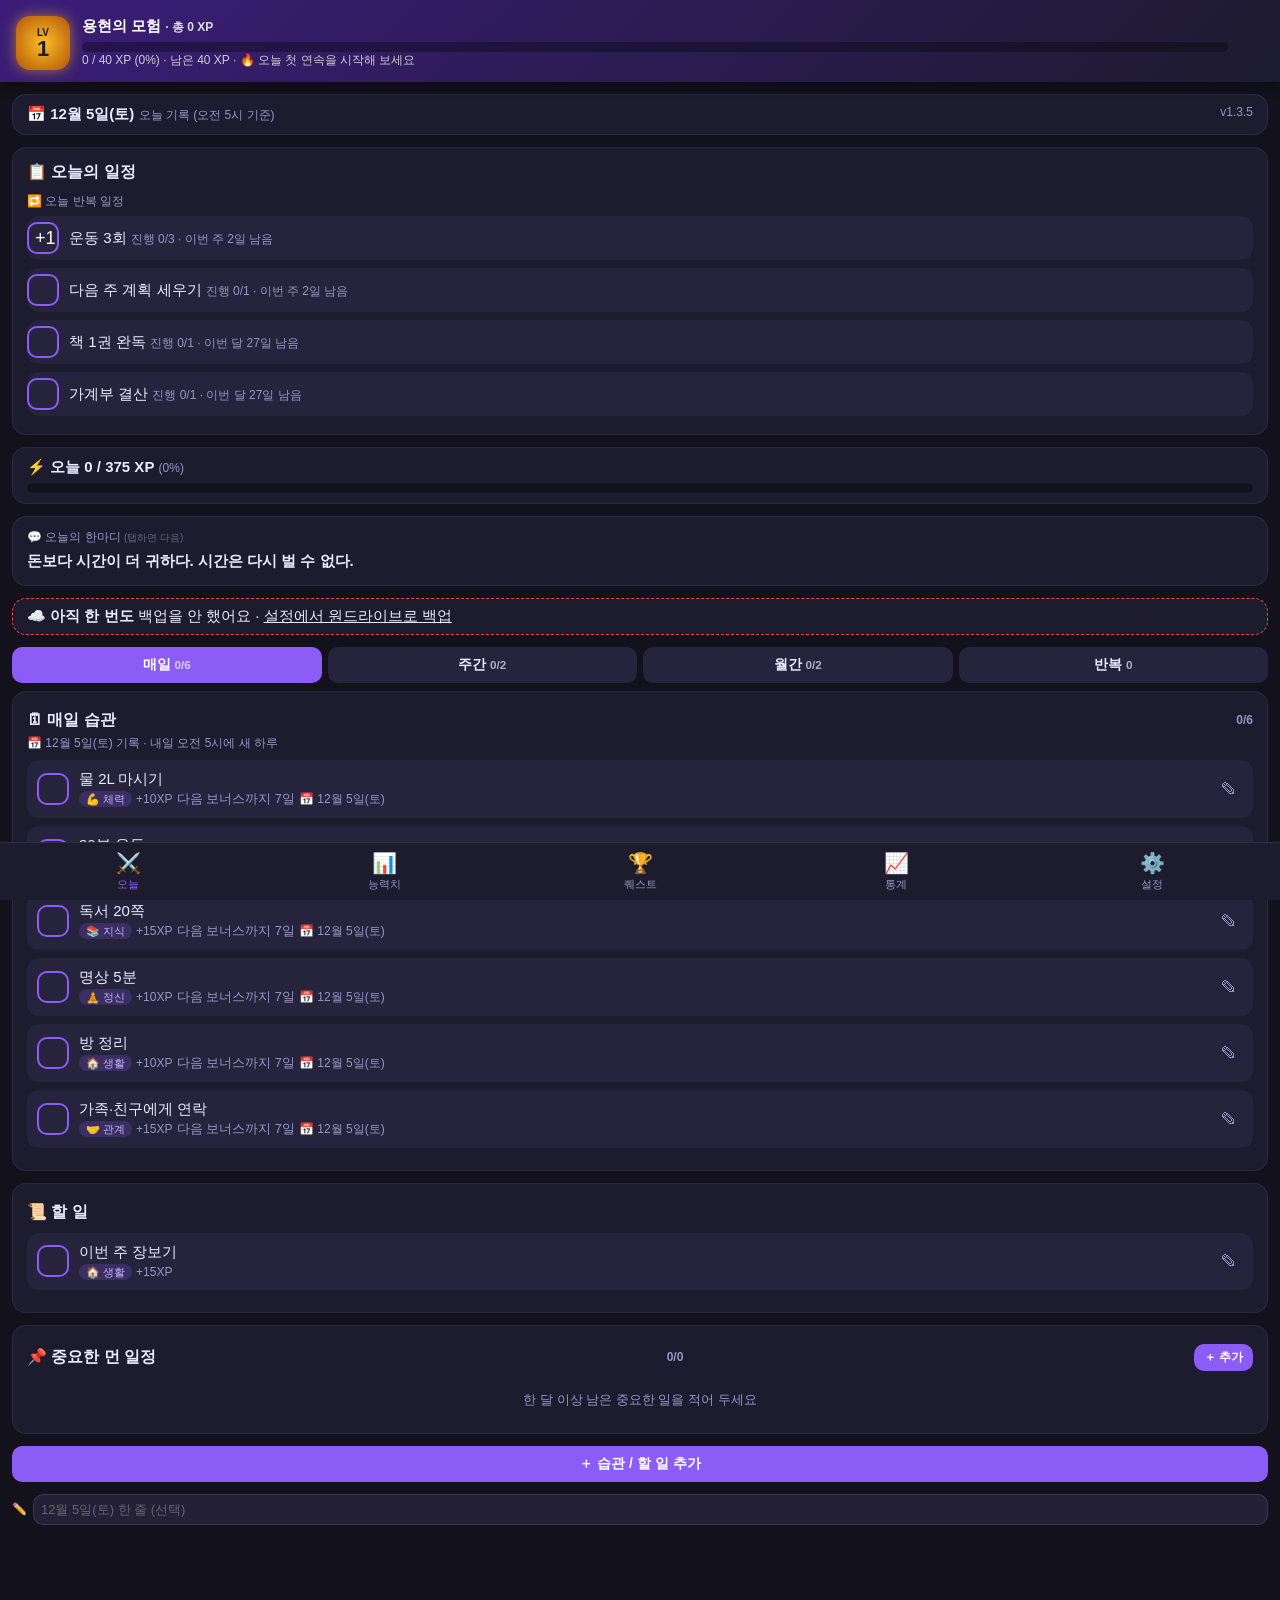
==== commit 1c0c11f8: "levelup v1.3.5: 버전 표시·SW 자동 새로고침, 반복 탭에 모든 중요 일정, 날짜 형식 관용" ====
--- a/levelup/levelup-standalone.html
+++ b/levelup/levelup-standalone.html
@@ -71,7 +71,7 @@
 </nav>
 <div id="toasts"></div><div id="modal" class="hidden"></div>
 <script>'use strict';
-const APP_VERSION='1.3.3';
+const APP_VERSION='1.3.5';
 const KEY='levelup-life-v1';
 const $=s=>document.querySelector(s);
 const uid=()=>Math.random().toString(36).slice(2,9);
@@ -83,6 +83,7 @@
 const fmtDay=k=>{const d=new Date(k+'T12:00:00');return (d.getMonth()+1)+'월 '+d.getDate()+'일('+'일월화수목금토'[d.getDay()]+')'};
 const shortDay=k=>{const d=new Date(k+'T12:00:00');return (d.getMonth()+1)+'/'+d.getDate()+'('+'일월화수목금토'[d.getDay()]+')'};
 const addDays=(k,n)=>{const d=new Date(k+'T12:00:00');d.setDate(d.getDate()+n);return dkey(d)};
+function evDate(s){if(s==null||s==='')return '';if(s instanceof Date&&!isNaN(+s))return dkey(s);const t=String(s).trim();let m=t.match(/^(\d{4})-(\d{2})-(\d{2})/);if(m)return m[1]+'-'+m[2]+'-'+m[3];m=t.match(/^(\d{4})[.\/](\d{1,2})[.\/](\d{1,2})/);if(m)return m[1]+'-'+pad(+m[2])+'-'+pad(+m[3]);m=t.match(/^(\d{4})\s*년\s*(\d{1,2})\s*월\s*(\d{1,2})/);if(m)return m[1]+'-'+pad(+m[2])+'-'+pad(+m[3]);m=t.match(/^(\d{1,2})[.\/](\d{1,2})[.\/](\d{4})/);if(m)return m[3]+'-'+pad(+m[1])+'-'+pad(+m[2]);return ''}
 const esc=s=>String(s).replace(/[&<>"']/g,c=>({'&':'&amp;','<':'&lt;','>':'&gt;','"':'&quot;',"'":'&#39;'}[c]));
 
 function defaults(){
@@ -97,7 +98,7 @@
 if(!S||!S.stats)S=defaults();
 if(!S.meta)S.meta={lastModified:0};
 const DEF_SLOTS=()=>[{id:'am',icon:'🌅',name:'아침',s:5,e:12},{id:'pm',icon:'☀️',name:'오후',s:12,e:18},{id:'ev',icon:'🌙',name:'저녁',s:18,e:5}];
-function migrate(o){if(!o.prog)o.prog={};if(!Array.isArray(o.events))o.events=[];for(const i of o.items||[]){if(!i.type)i.type='habit';if(i.type==='interval'){i.every=Math.max(1,+i.every||1);if(!i.due)i.due=today()}if((i.type==='weekly'||i.type==='monthly')&&!(i.target>=1))i.target=1;if(i.type==='slots'&&!Array.isArray(i.slots))i.slots=[]}if(!Array.isArray(o.slotDefs)||!o.slotDefs.length)o.slotDefs=DEF_SLOTS();if(!o.v130)o.v130=today();for(const i of o.items||[]){if(i.req&&!i.reqSince)i.reqSince=today();if(i.sp&&!i.spSince)i.spSince=today();if(i.sp)delete i.req}for(const r of o.rewards||[]){if(r.src==='sp'&&r.occ&&r.date===addDays(r.occ,1))r.date=r.occ}return o}
+function migrate(o){if(!o.prog)o.prog={};if(!Array.isArray(o.events))o.events=[];for(const e of o.events){if(!e||typeof e!=='object')continue;if(!e.id)e.id=uid();const n=evDate(e.date);if(n)e.date=n;if(e.done===undefined||e.done===false||e.done==='')e.done=null}for(const i of o.items||[]){if(!i.type)i.type='habit';if(i.type==='interval'){i.every=Math.max(1,+i.every||1);if(!i.due)i.due=today()}if((i.type==='weekly'||i.type==='monthly')&&!(i.target>=1))i.target=1;if(i.type==='slots'&&!Array.isArray(i.slots))i.slots=[]}if(!Array.isArray(o.slotDefs)||!o.slotDefs.length)o.slotDefs=DEF_SLOTS();if(!o.v130)o.v130=today();for(const i of o.items||[]){if(i.req&&!i.reqSince)i.reqSince=today();if(i.sp&&!i.spSince)i.spSince=today();if(i.sp)delete i.req}for(const r of o.rewards||[]){if(r.src==='sp'&&r.occ&&r.date===addDays(r.occ,1))r.date=r.occ}return o}
 migrate(S);
 const body=o=>{const c=Object.assign({},o);delete c.meta;return JSON.stringify(c)};
 let lastBody=body(S);
@@ -336,18 +337,28 @@
 function perRow(i){const s=statOf(i.stat),c=cnt(i),t=i.target||1,d=c>=t,sk=perStreak(i);const u=i.type==='weekly'?'주':'개월';
  const ctl=t>1?`<button class="chk" data-act="dec" style="width:28px;border-color:var(--mut)">−</button><b style="min-width:34px;text-align:center">${c}/${t}</b><button class="chk" data-act="inc" ${d?'disabled':''}>${d?'✓':'+1'}</button>`:`<button class="chk" data-act="chk">${d?'✓':''}</button>`;
  return `<div class="item ${d?'done':''}" data-id="${i.id}">${t>1?'':ctl}<div class="t"><div>${esc(i.title)}</div><div><span class="tag">${s.icon} ${esc(s.name)}</span><span class="mut">+${i.xp}XP</span> ${sk?`<span class="streak">🔥${sk}${u} 연속</span>`:''}</div>${t>1?`<div class="bar" style="height:5px"><i style="width:${c/t*100}%"></i></div>`:''}</div>${t>1?ctl:''}<button class="x" data-act="edit">✎</button></div>`}
-let todayMode='habit';
-const dday=d=>Math.round((new Date(d+'T12:00:00')-new Date(today()+'T12:00:00'))/864e5);
-const ddl=n=>n===0?'D-DAY':n>0?'D-'+n:'D+'+(-n);
-const ddc=n=>n<=7?'d7':n<=30?'d30':'';
-function upcoming(){return S.events.filter(e=>!e.done).sort((a,b)=>a.date.localeCompare(b.date))}
-function evRow(e){const n=dday(e.date),s=statOf(e.stat);return `<div class="item ev ${e.done?'done':ddc(n)}" data-ev="${e.id}"><button class="chk" data-act="evchk">${e.done?'✓':''}</button><div class="t"><div>${esc(e.title)}</div><div class="mut">${e.date.replace(/-/g,'.')} · <span class="tag">${s.icon} ${esc(s.name)}</span>+${e.xp}XP</div>${e.memo?`<div class="mut">📝 ${esc(e.memo)}</div>`:''}</div><b class="dd">${e.done?'완료':ddl(n)}</b><button class="x" data-act="evedit">✎</button></div>`}
-function toggleEv(id,el){const e=S.events.find(x=>x.id===id);const before=totals();
+let todayMode='habit';let agEvMore=false;
+function evDateOf(e){return evDate(e&&e.date)}
+const dday=d=>{const k=evDate(d);return k?Math.round((new Date(k+'T12:00:00')-new Date(today()+'T12:00:00'))/864e5):NaN};
+const ddl=n=>!isFinite(n)?'날짜 없음':n===0?'D-DAY':n>0?'D-'+n:'D+'+(-n);
+const ddc=n=>!isFinite(n)?'':n<=7?'d7':n<=30?'d30':'';
+function evWhen(e){const k=evDateOf(e);return k?shortDay(k):(e&&e.date?'날짜 없음':'날짜 없음')}
+function evDot(e){const k=evDateOf(e);return k?k.replace(/-/g,'.'):'날짜 없음'}
+function evSortUndone(a,b){const da=evDateOf(a),db=evDateOf(b);if(da&&db){const c=da.localeCompare(db);return c||String(a.title||'').localeCompare(String(b.title||''))}if(da)return -1;if(db)return 1;return String(a.title||'').localeCompare(String(b.title||''))}
+function eventList(){const all=(S.events||[]).filter(e=>e&&typeof e==='object');for(const e of all)if(!e.id)e.id=uid();
+ const undone=all.filter(e=>!e.done).sort(evSortUndone),done=all.filter(e=>e.done).sort((a,b)=>String(b.done).localeCompare(String(a.done)));
+ return {undone,done,all:[...undone,...done]}}
+function upcoming(){return eventList().undone.filter(e=>evDateOf(e))}
+function evRow(e){const n=dday(e.date),s=statOf(e.stat),st=e.done?'✅ 완료':!isFinite(n)?'날짜 없음':n===0?'오늘!':n<0?(-n)+'일 지남':ddl(n);
+ return `<div class="item ev ${e.done?'done':ddc(n)}" data-ev="${e.id}"><button class="chk" data-act="evchk">${e.done?'✓':''}</button><div class="t"><div>${esc(e.title||'(제목 없음)')}</div><div class="mut">${evDot(e)} · <span class="tag">${s.icon} ${esc(s.name)}</span>+${+e.xp||0}XP</div>${e.memo?`<div class="mut">📝 ${esc(e.memo)}</div>`:''}</div><b class="dd">${st}</b><button class="x" data-act="evedit">✎</button></div>`}
+function eventsCardHTML(id){const {undone,done,all}=eventList();
+ return `<div class="card" id="${id}"><h2>📌 중요한 먼 일정 <span class="mut">${undone.length}/${all.length}</span> <button class="btn sm" id="${id==='evCard'?'addEv':'addEv2'}">＋ 추가</button></h2>${all.map(evRow).join('')||'<div class="empty">한 달 이상 남은 중요한 일을 적어 두세요</div>'}</div>`}
+function toggleEv(id,el){const e=S.events.find(x=>x.id===id);if(!e)return;const before=totals();
  if(e.done){for(const k in S.log){const c=S.log[k].checks,ix=c.findIndex(x=>x.id===id);if(ix>=0){c.splice(ix,1);break}}e.done=null}
  else{dayLog(today()).checks.push({id,stat:e.stat,xp:e.xp,ev:1});e.done=today();floatXP(el,'+'+e.xp+' XP')}
  evaluate(before)}
 function editEv(id){const e=S.events.find(x=>x.id===id)||{title:'',date:addDays(today(),30),memo:'',stat:S.stats[0]?.id,xp:50};
- sheet(`<h2>📌 ${id?'일정 수정':'중요한 먼 일정'}</h2><label>제목</label><input id="eT" value="${esc(e.title)}" placeholder="예: 자동차 보험 갱신"><div class="row"><div><label>날짜</label><input type="date" id="eD" value="${e.date}"></div><div><label>능력치</label><select id="eS">${statOpts(e.stat)}</select></div><div style="flex:0 0 80px"><label>XP</label><input type="number" id="eX" min="0" value="${e.xp}"></div></div><label>메모 (선택)</label><input id="eM" maxlength="120" value="${esc(e.memo||'')}">${id?'<button class="btn sec" id="eDel" style="color:var(--bad)">🗑 삭제</button>':''}`,()=>{
+ sheet(`<h2>📌 ${id?'일정 수정':'중요한 먼 일정'}</h2><label>제목</label><input id="eT" value="${esc(e.title)}" placeholder="예: 자동차 보험 갱신"><div class="row"><div><label>날짜</label><input type="date" id="eD" value="${evDate(e.date)||''}"></div><div><label>능력치</label><select id="eS">${statOpts(e.stat)}</select></div><div style="flex:0 0 80px"><label>XP</label><input type="number" id="eX" min="0" value="${e.xp}"></div></div><label>메모 (선택)</label><input id="eM" maxlength="120" value="${esc(e.memo||'')}">${id?'<button class="btn sec" id="eDel" style="color:var(--bad)">🗑 삭제</button>':''}`,()=>{
   const t=$('#eT').value.trim(),d=$('#eD').value;if(!t||!d)return false;Object.assign(e,{title:t,date:d,memo:$('#eM').value.trim(),stat:$('#eS').value,xp:Math.max(0,+$('#eX').value||0)});
   if(!id){e.id=uid();e.done=null;S.events.push(e)}save();render()});
  if(id)$('#eDel').onclick=()=>{if(confirm('이 일정을 삭제할까요?')){S.events=S.events.filter(x=>x.id!==id);save();render();$('#modal').classList.add('hidden')}}}
@@ -364,17 +375,18 @@
 function agendaPer(i){const c=cnt(i),t=i.target||1,inf=perInfo(i.type),ctl=t>1?`<button class="chk" data-act="inc">+1</button>`:`<button class="chk" data-act="chk"></button>`;
  return `<div class="item" data-id="${i.id}" style="padding:6px 0">${ctl}<div class="t"><div>${reqTag(i)}${esc(i.title)} <span class="mut">진행 ${c}/${t} · ${i.type==='weekly'?'이번 주':'이번 달'} ${inf.left}일 남음</span></div></div></div>`}
 function agendaTodo(i){const d=!!i.done;return `<div class="item ${d?'done':''}" data-id="${i.id}" style="padding:6px 0"><button class="chk" data-act="chk">${d?'✓':''}</button><div class="t"><div>${reqTag(i)}${esc(i.title)} <span style="${d?'':'color:var(--gold);font-weight:700'}">${d?'✓ 완료':'오늘!'}</span></div></div></div>`}
-function agendaEv(e){const n=dday(e.date),st=n===0?'오늘!':n<0?(-n)+'일 지남':ddl(n);
- return `<div class="item ev ${e.done?'done':ddc(n)}" data-ev="${e.id}" style="padding:6px 0"><button class="chk" data-act="evchk">${e.done?'✓':''}</button><div class="t"><div>${esc(e.title)}</div></div><b class="dd">${st}</b></div>`}
+function agendaEv(e){const n=dday(e.date),st=e.done?'✅ 완료':!isFinite(n)?'날짜 없음':n===0?'오늘!':n<0?(-n)+'일 지남':ddl(n);
+ return `<div class="item ev ${e.done?'done':ddc(n)}" data-ev="${e.id}" style="padding:6px 0"><button class="chk" data-act="evchk">${e.done?'✓':''}</button><div class="t"><div>${evWhen(e)} ${esc(e.title||'(제목 없음)')} <span class="mut">· ${st}</span></div></div></div>`}
 function agendaHTML(){const k=today();
  const rec=[...S.items.filter(ivDue).sort((a,b)=>a.due.localeCompare(b.due)),...S.items.filter(i=>isPer(i)&&!perDone(i)),...S.items.filter(i=>i.type==='todo'&&(!i.done||i.done===k)&&(i.date||i.due)===k)];
  const soon=S.items.filter(i=>i.type==='interval'&&!ivDue(i)&&i.due&&dday(i.due)>=1&&dday(i.due)<=7).sort((a,b)=>a.due.localeCompare(b.due));
- const up=upcoming(),evNow=up.filter(e=>dday(e.date)<=0),evSoon=up.filter(e=>dday(e.date)>0).slice(0,3),evs=[...evNow,...evSoon];
+ const evs=upcoming();
  if(!rec.length&&!soon.length&&!evs.length)return `<div class="card" id="agenda" style="padding:10px 14px"><h2>📋 오늘의 일정</h2><div class="empty" style="padding:4px 0">오늘은 반복·중요 일정이 없어요</div></div>`;
  let h=`<div class="card" id="agenda" style="padding:10px 14px"><h2>📋 오늘의 일정</h2>`;
  if(rec.length){h+=`<div class="mut" style="margin:4px 0 6px">🔁 오늘 반복 일정</div>`+rec.map(i=>i.type==='interval'?agendaIv(i):isPer(i)?agendaPer(i):agendaTodo(i)).join('')}
  if(soon.length){h+=`<div class="mut" style="margin:8px 0 6px">⏭ 다가오는 반복 (7일)</div>`+soon.map(i=>`<div class="item" style="padding:6px 0"><div class="t"><div>${shortDay(i.due)} ${reqTag(i)}${esc(i.title)} <span class="mut">· ${ddl(dday(i.due))}</span></div></div></div>`).join('')}
- if(evs.length){h+=`<div class="mut" style="margin:8px 0 6px">📌 중요 일정 <button type="button" class="btn sm sec" id="agEvAll" style="margin-left:6px">전체 보기</button></div>`+evs.map(agendaEv).join('')}
+ if(evs.length){const show=agEvMore||evs.length<=8?evs:evs.slice(0,8),rest=evs.length-show.length;
+  h+=`<div class="mut" style="margin:8px 0 6px">📌 중요 일정 <button type="button" class="btn sm sec" id="agEvAll" style="margin-left:6px">전체 보기</button></div>`+show.map(agendaEv).join('')+(rest?`<button type="button" class="btn sm sec" id="agEvMore" style="width:100%;margin-top:6px">+${rest}개 더</button>`:agEvMore&&evs.length>8?`<button type="button" class="btn sm sec" id="agEvMore" style="width:100%;margin-top:6px">접기</button>`:'')}
  return h+'</div>'}
 function renderTodayQ(k){$('#qCard').onclick=()=>{qOff++;$('#qCard').outerHTML=quoteHTML(k);renderTodayQ(k)}}
 function renderToday(){const k=today(),L=S.log[k]||{memo:''};
@@ -386,15 +398,14 @@
  sec.habit[1]=[...hab,...ivD];for(const m in sec)sec[m][1]=sec[m][1].filter(i=>!i.req&&!i.sp);
  const reqL=S.items.filter(i=>i.req&&(i.type==='interval'?ivDue(i):i.type==='todo'?(!i.done||i.done===k):true));
  const [ttl,list,cn,inf]=sec[todayMode];
- const up=upcoming();
- const evs=[...up,...S.events.filter(e=>e.done).sort((a,b)=>b.done.localeCompare(a.done)).slice(0,5)];
- $('#tab-today').innerHTML=`<div class="card" style="padding:10px 14px"><b>📅 ${fmtDay(k)}</b> <span class="mut">오늘 기록 (오전 5시 기준)</span></div>${agendaHTML()}${spHTML()}${nowHTML()}${reqL.length?`<div class="card" style="border:2px solid var(--gold)"><h2>⭐ 필수 <span class="mut">${reqL.filter(i=>i.type==='slots'?!!fullRec(i.id,k):i.type==='interval'?i.lastDone===k:isPer(i)?perDone(i):i.type==='todo'?!!i.done:isChecked(i.id)).length}/${reqL.length}</span></h2><div class="mut" style="margin:-6px 0 8px">5일 연속 안 하면 감점 (정신 항목은 XP 전부, 나머지는 절반)</div>${reqL.map(itemRow).join('')}</div>`:''}${todayXPHTML()}${quoteHTML(k)}${Date.now()-lastBk()>7*864e5?`<div class="card" id="bkBan" style="padding:8px 14px;cursor:pointer;border:1px dashed var(--bad)">☁️ <b>${lastBk()?Math.floor((Date.now()-lastBk())/864e5)+'일째':'아직 한 번도'}</b> 백업을 안 했어요 · <u>설정에서 원드라이브로 백업</u></div>`:''}<div class="seg" id="tseg">${[['habit','매일'],['weekly','주간'],['monthly','월간'],['interval','반복']].map(([m,n])=>`<button class="btn ${todayMode===m?'':'sec'}" data-tm="${m}">${n} <small style="opacity:.7">${sec[m][2]}</small></button>`).join('')}</div>
+  $('#tab-today').innerHTML=`<div class="card" style="padding:10px 14px"><b>📅 ${fmtDay(k)}</b> <span class="mut">오늘 기록 (오전 5시 기준)</span><span class="mut" style="float:right">v${APP_VERSION}</span></div>${agendaHTML()}${spHTML()}${nowHTML()}${reqL.length?`<div class="card" style="border:2px solid var(--gold)"><h2>⭐ 필수 <span class="mut">${reqL.filter(i=>i.type==='slots'?!!fullRec(i.id,k):i.type==='interval'?i.lastDone===k:isPer(i)?perDone(i):i.type==='todo'?!!i.done:isChecked(i.id)).length}/${reqL.length}</span></h2><div class="mut" style="margin:-6px 0 8px">5일 연속 안 하면 감점 (정신 항목은 XP 전부, 나머지는 절반)</div>${reqL.map(itemRow).join('')}</div>`:''}${todayXPHTML()}${quoteHTML(k)}${Date.now()-lastBk()>7*864e5?`<div class="card" id="bkBan" style="padding:8px 14px;cursor:pointer;border:1px dashed var(--bad)">☁️ <b>${lastBk()?Math.floor((Date.now()-lastBk())/864e5)+'일째':'아직 한 번도'}</b> 백업을 안 했어요 · <u>설정에서 원드라이브로 백업</u></div>`:''}<div class="seg" id="tseg">${[['habit','매일'],['weekly','주간'],['monthly','월간'],['interval','반복']].map(([m,n])=>`<button class="btn ${todayMode===m?'':'sec'}" data-tm="${m}">${n} <small style="opacity:.7">${sec[m][2]}</small></button>`).join('')}</div>
  <div class="card"><h2>${ttl} <span class="mut">${cn}</span></h2>${inf?`<div class="mut" style="margin:-6px 0 8px">${inf.left===null?inf.label:`${inf.label} · ${inf.left}일 남음 · 새 ${todayMode==='weekly'?'주(월요일)':'달'}에 자동 초기화`}</div>`:''}${list.map(itemRow).join('')||'<div class="empty">항목을 추가해 보세요</div>'}</div>
+ ${todayMode==='interval'?eventsCardHTML('evTabCard'):''}
  <div class="card"><h2>📜 할 일</h2>${todo.map(itemRow).join('')||'<div class="empty">할 일이 없어요</div>'}</div>
- <div class="card" id="evCard"><h2>📌 중요한 먼 일정 <button class="btn sm" id="addEv">＋ 추가</button></h2>${evs.map(evRow).join('')||'<div class="empty">한 달 이상 남은 중요한 일을 적어 두세요</div>'}</div>
+ ${eventsCardHTML('evCard')}
  <button class="btn" style="width:100%;margin-bottom:12px" id="addItem">＋ 습관 / 할 일 추가</button>
  <div class="memo"><span class="mut">✏️</span><input id="memo" maxlength="80" placeholder="${fmtDay(k)} 한 줄 (선택)" value="${esc(L.memo||'')}"></div>`;
- $('#addItem').onclick=()=>editItem(null,todayMode);$('#addEv').onclick=()=>editEv();{const ag=$('#agEvAll');if(ag)ag.onclick=()=>$('#evCard').scrollIntoView({behavior:'smooth'})}
+ $('#addItem').onclick=()=>editItem(null,todayMode);['addEv','addEv2'].forEach(id=>{const b=document.getElementById(id);if(b)b.onclick=()=>editEv()});{const ag=$('#agEvAll');if(ag)ag.onclick=()=>$('#evCard').scrollIntoView({behavior:'smooth'});const mo=$('#agEvMore');if(mo)mo.onclick=()=>{agEvMore=!agEvMore;renderToday()}}
  document.querySelectorAll('[data-tm]').forEach(b=>b.onclick=()=>{todayMode=b.dataset.tm;renderToday()});
  $('#qCard').onclick=()=>{qOff++;$('#qCard').outerHTML=quoteHTML(k);renderTodayQ(k)};
  {const bb=$('#bkBan');if(bb)bb.onclick=()=>document.querySelector('#nav [data-tab=settings]').click()}
@@ -503,9 +514,12 @@
 window.LUSync&&LUSync.start();
 let slotSig='';const sigNow=()=>today()+'|'+(S.slotDefs||[]).map(d=>slotState(d)).join('');slotSig=sigNow();setInterval(()=>{const g=sigNow();if(g!==slotSig){slotSig=g;if($('#modal').classList.contains('hidden'))render()}},30000);document.addEventListener('visibilitychange',()=>{if(!document.hidden){const g=sigNow();if(g!==slotSig){slotSig=g;render()}}});
 if('serviceWorker'in navigator&&location.protocol.startsWith('http')){
- const had=!!navigator.serviceWorker.controller;
- navigator.serviceWorker.register('sw.js').then(r=>r.update().catch(()=>{})).catch(()=>{});
- navigator.serviceWorker.addEventListener('controllerchange',()=>{if(!had)return;const t=document.createElement('div');t.className='toast upd';t.id='updToast';t.textContent='✨ 새 버전이 있어요 · 눌러서 새로고침';t.onclick=()=>location.reload();$('#toasts').appendChild(t)});
+ const had=!!navigator.serviceWorker.controller;let reloading=false;
+ const ping=()=>navigator.serviceWorker.getRegistration().then(r=>r&&r.update()).catch(()=>{});
+ navigator.serviceWorker.register('sw.js',{updateViaCache:'none'}).then(r=>{r.update().catch(()=>{});if(r.waiting&&had)r.waiting.postMessage('skip')}).catch(()=>{});
+ navigator.serviceWorker.addEventListener('controllerchange',()=>{if(!had||reloading)return;reloading=true;const t=document.createElement('div');t.className='toast upd';t.id='updToast';t.textContent='✨ 새 버전이 있어요 · 새로고침합니다';$('#toasts').appendChild(t);setTimeout(()=>location.reload(),200)});
+ document.addEventListener('visibilitychange',()=>{if(!document.hidden)ping()});
+ window.addEventListener('focus',ping);
 }
 </script>
 </body></html>
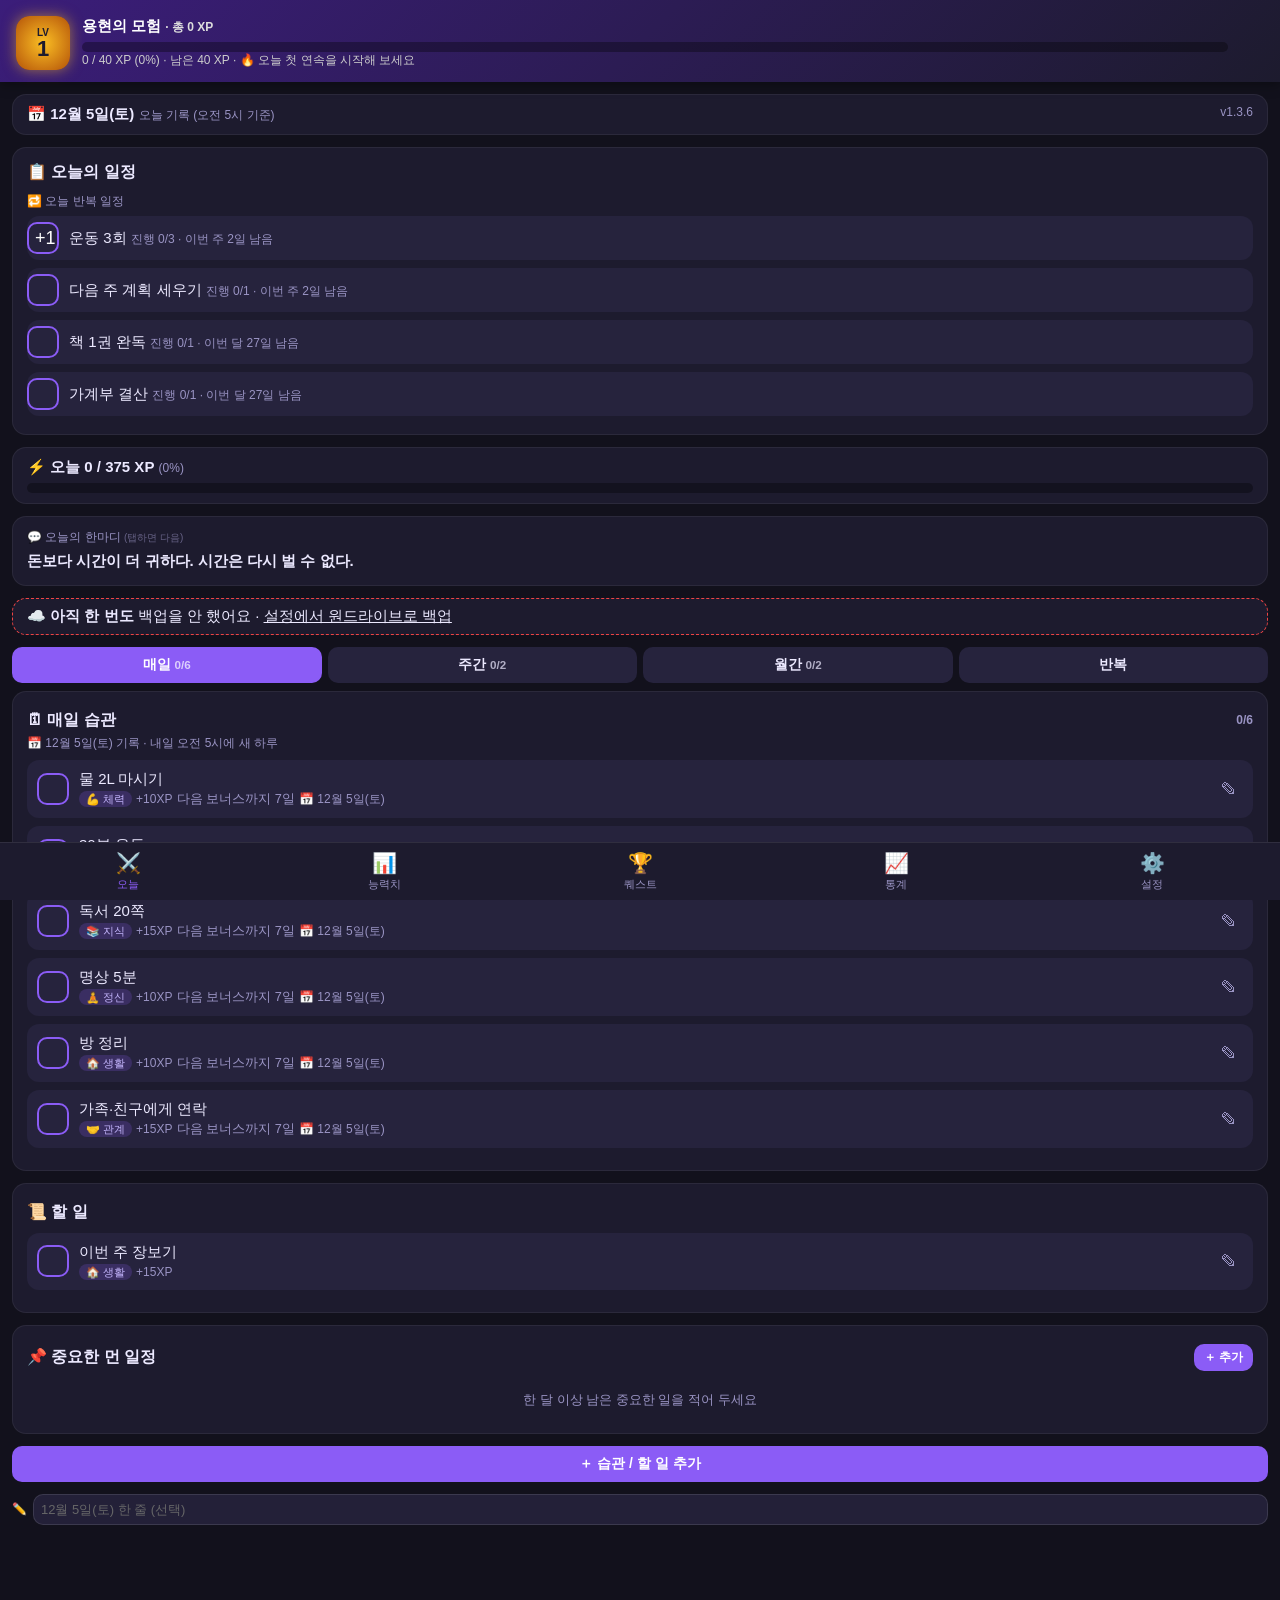
==== commit 208403ad: "levelup v1.3.6: 반복 탭 렌더 오류 수정, 특별관리 항목·모든 중요 일정 표시, 카드별 오류 보호" ====
--- a/levelup/levelup-standalone.html
+++ b/levelup/levelup-standalone.html
@@ -71,7 +71,7 @@
 </nav>
 <div id="toasts"></div><div id="modal" class="hidden"></div>
 <script>'use strict';
-const APP_VERSION='1.3.5';
+const APP_VERSION='1.3.6';
 const KEY='levelup-life-v1';
 const $=s=>document.querySelector(s);
 const uid=()=>Math.random().toString(36).slice(2,9);
@@ -81,8 +81,9 @@
 const dayNow=(t=Date.now())=>new Date(t-DAY_START_HOUR*36e5);
 const today=()=>dkey(dayNow());
 const fmtDay=k=>{const d=new Date(k+'T12:00:00');return (d.getMonth()+1)+'월 '+d.getDate()+'일('+'일월화수목금토'[d.getDay()]+')'};
-const shortDay=k=>{const d=new Date(k+'T12:00:00');return (d.getMonth()+1)+'/'+d.getDate()+'('+'일월화수목금토'[d.getDay()]+')'};
+const shortDay=k=>{const nk=evDate(k)||k;const d=new Date(String(nk)+'T12:00:00');if(isNaN(+d))return '날짜 없음';return (d.getMonth()+1)+'/'+d.getDate()+'('+'일월화수목금토'[d.getDay()]+')'};
 const addDays=(k,n)=>{const d=new Date(k+'T12:00:00');d.setDate(d.getDate()+n);return dkey(d)};
+function evArrOf(o){const ev=(o&&o.events!==undefined)?o.events:o;if(Array.isArray(ev))return ev.filter(e=>e&&typeof e==='object');if(ev&&typeof ev==='object')return Object.keys(ev).sort().map(k=>ev[k]).filter(e=>e&&typeof e==='object');return []}
 function evDate(s){if(s==null||s==='')return '';if(s instanceof Date&&!isNaN(+s))return dkey(s);const t=String(s).trim();let m=t.match(/^(\d{4})-(\d{2})-(\d{2})/);if(m)return m[1]+'-'+m[2]+'-'+m[3];m=t.match(/^(\d{4})[.\/](\d{1,2})[.\/](\d{1,2})/);if(m)return m[1]+'-'+pad(+m[2])+'-'+pad(+m[3]);m=t.match(/^(\d{4})\s*년\s*(\d{1,2})\s*월\s*(\d{1,2})/);if(m)return m[1]+'-'+pad(+m[2])+'-'+pad(+m[3]);m=t.match(/^(\d{1,2})[.\/](\d{1,2})[.\/](\d{4})/);if(m)return m[3]+'-'+pad(+m[1])+'-'+pad(+m[2]);return ''}
 const esc=s=>String(s).replace(/[&<>"']/g,c=>({'&':'&amp;','<':'&lt;','>':'&gt;','"':'&quot;',"'":'&#39;'}[c]));
 
@@ -98,7 +99,7 @@
 if(!S||!S.stats)S=defaults();
 if(!S.meta)S.meta={lastModified:0};
 const DEF_SLOTS=()=>[{id:'am',icon:'🌅',name:'아침',s:5,e:12},{id:'pm',icon:'☀️',name:'오후',s:12,e:18},{id:'ev',icon:'🌙',name:'저녁',s:18,e:5}];
-function migrate(o){if(!o.prog)o.prog={};if(!Array.isArray(o.events))o.events=[];for(const e of o.events){if(!e||typeof e!=='object')continue;if(!e.id)e.id=uid();const n=evDate(e.date);if(n)e.date=n;if(e.done===undefined||e.done===false||e.done==='')e.done=null}for(const i of o.items||[]){if(!i.type)i.type='habit';if(i.type==='interval'){i.every=Math.max(1,+i.every||1);if(!i.due)i.due=today()}if((i.type==='weekly'||i.type==='monthly')&&!(i.target>=1))i.target=1;if(i.type==='slots'&&!Array.isArray(i.slots))i.slots=[]}if(!Array.isArray(o.slotDefs)||!o.slotDefs.length)o.slotDefs=DEF_SLOTS();if(!o.v130)o.v130=today();for(const i of o.items||[]){if(i.req&&!i.reqSince)i.reqSince=today();if(i.sp&&!i.spSince)i.spSince=today();if(i.sp)delete i.req}for(const r of o.rewards||[]){if(r.src==='sp'&&r.occ&&r.date===addDays(r.occ,1))r.date=r.occ}return o}
+function migrate(o){if(!o.prog)o.prog={};o.events=evArrOf(o);for(const e of o.events){if(!e.id)e.id=uid();const n=evDate(e.date);if(n)e.date=n;if(e.done===undefined||e.done===false||e.done==='')e.done=null}for(const i of o.items||[]){if(!i.type)i.type='habit';if(i.type==='interval'){i.every=Math.max(1,+i.every||1);if(!i.due)i.due=today()}if((i.type==='weekly'||i.type==='monthly')&&!(i.target>=1))i.target=1;if(i.type==='slots'&&!Array.isArray(i.slots))i.slots=[]}if(!Array.isArray(o.slotDefs)||!o.slotDefs.length)o.slotDefs=DEF_SLOTS();if(!o.v130)o.v130=today();for(const i of o.items||[]){if(i.req&&!i.reqSince)i.reqSince=today();if(i.sp&&!i.spSince)i.spSince=today();if(i.sp)delete i.req}for(const r of o.rewards||[]){if(r.src==='sp'&&r.occ&&r.date===addDays(r.occ,1))r.date=r.occ}return o}
 migrate(S);
 const body=o=>{const c=Object.assign({},o);delete c.meta;return JSON.stringify(c)};
 let lastBody=body(S);
@@ -339,20 +340,22 @@
  return `<div class="item ${d?'done':''}" data-id="${i.id}">${t>1?'':ctl}<div class="t"><div>${esc(i.title)}</div><div><span class="tag">${s.icon} ${esc(s.name)}</span><span class="mut">+${i.xp}XP</span> ${sk?`<span class="streak">🔥${sk}${u} 연속</span>`:''}</div>${t>1?`<div class="bar" style="height:5px"><i style="width:${c/t*100}%"></i></div>`:''}</div>${t>1?ctl:''}<button class="x" data-act="edit">✎</button></div>`}
 let todayMode='habit';let agEvMore=false;
 function evDateOf(e){return evDate(e&&e.date)}
+const dueKey=i=>evDate(i&&i.due)||String((i&&i.due)||'');
+const dueCmp=(a,b)=>dueKey(a).localeCompare(dueKey(b));
 const dday=d=>{const k=evDate(d);return k?Math.round((new Date(k+'T12:00:00')-new Date(today()+'T12:00:00'))/864e5):NaN};
 const ddl=n=>!isFinite(n)?'날짜 없음':n===0?'D-DAY':n>0?'D-'+n:'D+'+(-n);
 const ddc=n=>!isFinite(n)?'':n<=7?'d7':n<=30?'d30':'';
 function evWhen(e){const k=evDateOf(e);return k?shortDay(k):(e&&e.date?'날짜 없음':'날짜 없음')}
 function evDot(e){const k=evDateOf(e);return k?k.replace(/-/g,'.'):'날짜 없음'}
 function evSortUndone(a,b){const da=evDateOf(a),db=evDateOf(b);if(da&&db){const c=da.localeCompare(db);return c||String(a.title||'').localeCompare(String(b.title||''))}if(da)return -1;if(db)return 1;return String(a.title||'').localeCompare(String(b.title||''))}
-function eventList(){const all=(S.events||[]).filter(e=>e&&typeof e==='object');for(const e of all)if(!e.id)e.id=uid();
- const undone=all.filter(e=>!e.done).sort(evSortUndone),done=all.filter(e=>e.done).sort((a,b)=>String(b.done).localeCompare(String(a.done)));
+function eventList(){if(!Array.isArray(S.events))S.events=evArrOf(S);const all=S.events.filter(e=>e&&typeof e==='object');for(const e of all)if(!e.id)e.id=uid();
+ const undone=all.filter(e=>!e.done).sort(evSortUndone),done=all.filter(e=>!!e.done).sort((a,b)=>String(b.done).localeCompare(String(a.done)));
  return {undone,done,all:[...undone,...done]}}
 function upcoming(){return eventList().undone.filter(e=>evDateOf(e))}
 function evRow(e){const n=dday(e.date),s=statOf(e.stat),st=e.done?'✅ 완료':!isFinite(n)?'날짜 없음':n===0?'오늘!':n<0?(-n)+'일 지남':ddl(n);
  return `<div class="item ev ${e.done?'done':ddc(n)}" data-ev="${e.id}"><button class="chk" data-act="evchk">${e.done?'✓':''}</button><div class="t"><div>${esc(e.title||'(제목 없음)')}</div><div class="mut">${evDot(e)} · <span class="tag">${s.icon} ${esc(s.name)}</span>+${+e.xp||0}XP</div>${e.memo?`<div class="mut">📝 ${esc(e.memo)}</div>`:''}</div><b class="dd">${st}</b><button class="x" data-act="evedit">✎</button></div>`}
-function eventsCardHTML(id){const {undone,done,all}=eventList();
- return `<div class="card" id="${id}"><h2>📌 중요한 먼 일정 <span class="mut">${undone.length}/${all.length}</span> <button class="btn sm" id="${id==='evCard'?'addEv':'addEv2'}">＋ 추가</button></h2>${all.map(evRow).join('')||'<div class="empty">한 달 이상 남은 중요한 일을 적어 두세요</div>'}</div>`}
+function eventsCardHTML(id){const {undone,all}=eventList();
+ return `<div class="card" id="${id}"><h2>📌 중요한 먼 일정 ${all.length?`<span class="mut">${undone.length}건</span>`:''} <button class="btn sm" id="${id==='evCard'?'addEv':'addEv2'}">＋ 추가</button></h2>${all.map(e=>{try{return evRow(e)}catch(err){return `<div class="item"><div class="t" style="color:var(--bad)">⚠️ ${esc(e&&e.title||'일정')}을 표시하지 못했어요</div></div>`}}).join('')||'<div class="empty">한 달 이상 남은 중요한 일을 적어 두세요</div>'}</div>`}
 function toggleEv(id,el){const e=S.events.find(x=>x.id===id);if(!e)return;const before=totals();
  if(e.done){for(const k in S.log){const c=S.log[k].checks,ix=c.findIndex(x=>x.id===id);if(ix>=0){c.splice(ix,1);break}}e.done=null}
  else{dayLog(today()).checks.push({id,stat:e.stat,xp:e.xp,ev:1});e.done=today();floatXP(el,'+'+e.xp+' XP')}
@@ -364,8 +367,8 @@
  if(id)$('#eDel').onclick=()=>{if(confirm('이 일정을 삭제할까요?')){S.events=S.events.filter(x=>x.id!==id);save();render();$('#modal').classList.add('hidden')}}}
 const ivDue=i=>i.type==='interval'&&(i.due<=today()||i.lastDone===today());
 function ivRow(i){const s=statOf(i.stat),k=today(),d=i.lastDone===k,n=dday(i.due);
- const st=d?'오늘 완료 ✓ · ':n<0?`<b style="color:var(--bad)">${-n}일 지남</b> · `:n===0?'<b style="color:var(--gold)">오늘!</b> · ':'';
- return `<div class="item ${d?'done':''} ${!d&&n<0?'ivover':''}" data-id="${i.id}"><button class="chk" data-act="chk">${d?'✓':''}</button><div class="t"><div>${esc(i.title)}</div><div><span class="tag">🔁 ${i.every}일마다</span><span class="tag">${s.icon} ${esc(s.name)}</span><span class="mut">+${i.xp}XP</span></div><div>${(()=>{const sk=streak(i.id);return habitStreakHTML(i,sk)+` <span class="mut" style="font-size:.85em">다음 보너스까지 ${nextMsI(i,sk)-sk}일</span>`})()}</div><div class="mut">${st}다음: ${shortDay(i.due)}${n?` (${ddl(n)})`:''}</div></div><button class="x" data-act="edit">✎</button></div>`}
+ const st=d?'오늘 완료 ✓ · ':!isFinite(n)?'':n<0?`<b style="color:var(--bad)">${-n}일 지남</b> · `:n===0?'<b style="color:var(--gold)">오늘!</b> · ':'';
+ return `<div class="item ${d?'done':''} ${!d&&n<0?'ivover':''}" data-id="${i.id}"><button class="chk" data-act="chk">${d?'✓':''}</button><div class="t"><div>${esc(i.title)}</div><div><span class="tag">🔁 ${i.every}일마다</span><span class="tag">${s.icon} ${esc(s.name)}</span><span class="mut">+${i.xp}XP</span></div><div>${(()=>{try{const sk=streak(i.id);return habitStreakHTML(i,sk)+` <span class="mut" style="font-size:.85em">다음 보너스까지 ${nextMsI(i,sk)-sk}일</span>`}catch(e){return ''}})()}</div><div class="mut">${st}다음: ${i.due?shortDay(i.due):'날짜 없음'}${isFinite(n)&&n?` (${ddl(n)})`:''}</div></div><button class="x" data-act="edit">✎</button></div>`}
 function habitStreakHTML(i,sk){const ct=curTitle(i),cn=i.type==='interval'?'('+sk/i.every+'회)':'';let h=i.goal>0?`<span class="streak">🔥 ${sk}/${i.goal}일${cn}</span><span style="display:inline-block;width:50px;height:5px;background:#8884;border-radius:3px;vertical-align:middle;margin:0 4px"><i style="display:block;height:100%;width:${Math.min(100,sk/i.goal*100)}%;background:var(--gold);border-radius:3px"></i></span>`:(sk?`<span class="streak">🔥${sk}${i.type==='interval'?'일'+cn:''}</span>`:'');if(ct)h+=` <span class="tag">🎖 ${esc(ct)}</span>`;return h}
 function itemRow(i){const h=itemRow0(i),w=reqTag(i)+warnHTML(i);if(!w)return h;return h.replace('<div class="t"><div>','<div class="t"><div>'+w+' ')}
 function itemRow0(i){if(i.type==='slots')return slotRow(i);if(i.type==='interval')return ivRow(i);if(isPer(i))return perRow(i);const d=i.type==='habit'?isChecked(i.id):!!i.done;const s=statOf(i.stat);const sk=i.type==='habit'?streak(i.id):0;
@@ -378,8 +381,8 @@
 function agendaEv(e){const n=dday(e.date),st=e.done?'✅ 완료':!isFinite(n)?'날짜 없음':n===0?'오늘!':n<0?(-n)+'일 지남':ddl(n);
  return `<div class="item ev ${e.done?'done':ddc(n)}" data-ev="${e.id}" style="padding:6px 0"><button class="chk" data-act="evchk">${e.done?'✓':''}</button><div class="t"><div>${evWhen(e)} ${esc(e.title||'(제목 없음)')} <span class="mut">· ${st}</span></div></div></div>`}
 function agendaHTML(){const k=today();
- const rec=[...S.items.filter(ivDue).sort((a,b)=>a.due.localeCompare(b.due)),...S.items.filter(i=>isPer(i)&&!perDone(i)),...S.items.filter(i=>i.type==='todo'&&(!i.done||i.done===k)&&(i.date||i.due)===k)];
- const soon=S.items.filter(i=>i.type==='interval'&&!ivDue(i)&&i.due&&dday(i.due)>=1&&dday(i.due)<=7).sort((a,b)=>a.due.localeCompare(b.due));
+ const rec=[...S.items.filter(ivDue).sort(dueCmp),...S.items.filter(i=>isPer(i)&&!perDone(i)),...S.items.filter(i=>i.type==='todo'&&(!i.done||i.done===k)&&(i.date||i.due)===k)];
+ const soon=S.items.filter(i=>i.type==='interval'&&!ivDue(i)&&i.due&&isFinite(dday(i.due))&&dday(i.due)>=1&&dday(i.due)<=7).sort(dueCmp);
  const evs=upcoming();
  if(!rec.length&&!soon.length&&!evs.length)return `<div class="card" id="agenda" style="padding:10px 14px"><h2>📋 오늘의 일정</h2><div class="empty" style="padding:4px 0">오늘은 반복·중요 일정이 없어요</div></div>`;
  let h=`<div class="card" id="agenda" style="padding:10px 14px"><h2>📋 오늘의 일정</h2>`;
@@ -389,20 +392,22 @@
   h+=`<div class="mut" style="margin:8px 0 6px">📌 중요 일정 <button type="button" class="btn sm sec" id="agEvAll" style="margin-left:6px">전체 보기</button></div>`+show.map(agendaEv).join('')+(rest?`<button type="button" class="btn sm sec" id="agEvMore" style="width:100%;margin-top:6px">+${rest}개 더</button>`:agEvMore&&evs.length>8?`<button type="button" class="btn sm sec" id="agEvMore" style="width:100%;margin-top:6px">접기</button>`:'')}
  return h+'</div>'}
 function renderTodayQ(k){$('#qCard').onclick=()=>{qOff++;$('#qCard').outerHTML=quoteHTML(k);renderTodayQ(k)}}
-function renderToday(){const k=today(),L=S.log[k]||{memo:''};
+function safeHTML(fn,label){try{const h=fn();return h==null?'':h}catch(err){console.error(label,err);try{toast('⚠️ '+(err&&err.message||err))}catch(e){}return `<div class="card" style="padding:10px 14px"><div style="color:var(--bad)">⚠️ 이 카드를 표시하지 못했어요${label?` (${esc(String(label))})`:''}</div></div>`}}
+function renderToday(){try{const k=today(),L=S.log[k]||{memo:''};
  const hab=S.items.filter(i=>i.type==='habit'||i.type==='slots'),todo=S.items.filter(i=>i.type==='todo'&&!i.req&&!i.sp&&(!i.done||i.done===k));
  const dn=hab.filter(i=>isChecked(i.id)).length;
  const wk=S.items.filter(i=>i.type==='weekly'),mo=S.items.filter(i=>i.type==='monthly');
- const ivAll=S.items.filter(i=>i.type==='interval').sort((a,b)=>a.due.localeCompare(b.due)),ivD=ivAll.filter(ivDue);
- const sec={habit:['🗓 매일 습관',hab,`${dn}/${hab.length}`,{label:`📅 ${fmtDay(k)} 기록 · 내일 오전 5시에 새 하루`,left:null}],weekly:['📅 이번 주 체크리스트',wk,`${wk.filter(i=>perDone(i)).length}/${wk.length}`,perInfo('weekly')],monthly:['🗓️ 이번 달 체크리스트',mo,`${mo.filter(i=>perDone(i)).length}/${mo.length}`,perInfo('monthly')],interval:['🔁 N일마다 반복',ivAll,`${ivD.filter(i=>i.lastDone!==today()).length}`,{label:'정한 날짜마다 다시 나타나요',left:null}]};
- sec.habit[1]=[...hab,...ivD];for(const m in sec)sec[m][1]=sec[m][1].filter(i=>!i.req&&!i.sp);
+ const ivAll=S.items.filter(i=>i.type==='interval').sort(dueCmp),ivD=ivAll.filter(ivDue);
+ const ivBadge=ivAll.length?(ivD.filter(i=>i.lastDone!==today()).length||String(ivAll.length)):'';
+ const sec={habit:['🗓 매일 습관',hab,hab.length?`${dn}/${hab.length}`:'',{label:`📅 ${fmtDay(k)} 기록 · 내일 오전 5시에 새 하루`,left:null}],weekly:['📅 이번 주 체크리스트',wk,wk.length?`${wk.filter(i=>perDone(i)).length}/${wk.length}`:'',perInfo('weekly')],monthly:['🗓️ 이번 달 체크리스트',mo,mo.length?`${mo.filter(i=>perDone(i)).length}/${mo.length}`:'',perInfo('monthly')],interval:['🔁 N일마다 반복',ivAll,ivBadge,{label:'정한 날짜마다 다시 나타나요',left:null}]};
+ sec.habit[1]=[...hab,...ivD];for(const m of['habit','weekly','monthly'])sec[m][1]=sec[m][1].filter(i=>!i.req&&!i.sp);
  const reqL=S.items.filter(i=>i.req&&(i.type==='interval'?ivDue(i):i.type==='todo'?(!i.done||i.done===k):true));
- const [ttl,list,cn,inf]=sec[todayMode];
-  $('#tab-today').innerHTML=`<div class="card" style="padding:10px 14px"><b>📅 ${fmtDay(k)}</b> <span class="mut">오늘 기록 (오전 5시 기준)</span><span class="mut" style="float:right">v${APP_VERSION}</span></div>${agendaHTML()}${spHTML()}${nowHTML()}${reqL.length?`<div class="card" style="border:2px solid var(--gold)"><h2>⭐ 필수 <span class="mut">${reqL.filter(i=>i.type==='slots'?!!fullRec(i.id,k):i.type==='interval'?i.lastDone===k:isPer(i)?perDone(i):i.type==='todo'?!!i.done:isChecked(i.id)).length}/${reqL.length}</span></h2><div class="mut" style="margin:-6px 0 8px">5일 연속 안 하면 감점 (정신 항목은 XP 전부, 나머지는 절반)</div>${reqL.map(itemRow).join('')}</div>`:''}${todayXPHTML()}${quoteHTML(k)}${Date.now()-lastBk()>7*864e5?`<div class="card" id="bkBan" style="padding:8px 14px;cursor:pointer;border:1px dashed var(--bad)">☁️ <b>${lastBk()?Math.floor((Date.now()-lastBk())/864e5)+'일째':'아직 한 번도'}</b> 백업을 안 했어요 · <u>설정에서 원드라이브로 백업</u></div>`:''}<div class="seg" id="tseg">${[['habit','매일'],['weekly','주간'],['monthly','월간'],['interval','반복']].map(([m,n])=>`<button class="btn ${todayMode===m?'':'sec'}" data-tm="${m}">${n} <small style="opacity:.7">${sec[m][2]}</small></button>`).join('')}</div>
- <div class="card"><h2>${ttl} <span class="mut">${cn}</span></h2>${inf?`<div class="mut" style="margin:-6px 0 8px">${inf.left===null?inf.label:`${inf.label} · ${inf.left}일 남음 · 새 ${todayMode==='weekly'?'주(월요일)':'달'}에 자동 초기화`}</div>`:''}${list.map(itemRow).join('')||'<div class="empty">항목을 추가해 보세요</div>'}</div>
- ${todayMode==='interval'?eventsCardHTML('evTabCard'):''}
+ const [ttl,list,cn,inf]=sec[todayMode]||sec.habit;
+  $('#tab-today').innerHTML=`<div class="card" style="padding:10px 14px"><b>📅 ${fmtDay(k)}</b> <span class="mut">오늘 기록 (오전 5시 기준)</span><span class="mut" style="float:right">v${APP_VERSION}</span></div>${safeHTML(agendaHTML,'오늘의 일정')}${safeHTML(spHTML,'특별관리')}${safeHTML(nowHTML,'지금 할 일')}${reqL.length?`<div class="card" style="border:2px solid var(--gold)"><h2>⭐ 필수 <span class="mut">${reqL.filter(i=>i.type==='slots'?!!fullRec(i.id,k):i.type==='interval'?i.lastDone===k:isPer(i)?perDone(i):i.type==='todo'?!!i.done:isChecked(i.id)).length}/${reqL.length}</span></h2><div class="mut" style="margin:-6px 0 8px">5일 연속 안 하면 감점 (정신 항목은 XP 전부, 나머지는 절반)</div>${reqL.map(itemRow).join('')}</div>`:''}${safeHTML(todayXPHTML,'오늘 XP')}${safeHTML(()=>quoteHTML(k),'한마디')}${Date.now()-lastBk()>7*864e5?`<div class="card" id="bkBan" style="padding:8px 14px;cursor:pointer;border:1px dashed var(--bad)">☁️ <b>${lastBk()?Math.floor((Date.now()-lastBk())/864e5)+'일째':'아직 한 번도'}</b> 백업을 안 했어요 · <u>설정에서 원드라이브로 백업</u></div>`:''}<div class="seg" id="tseg">${[['habit','매일'],['weekly','주간'],['monthly','월간'],['interval','반복']].map(([m,n])=>`<button class="btn ${todayMode===m?'':'sec'}" data-tm="${m}">${n} <small style="opacity:.7">${sec[m][2]}</small></button>`).join('')}</div>
+ <div class="card"><h2>${ttl} <span class="mut">${cn}</span></h2>${inf?`<div class="mut" style="margin:-6px 0 8px">${inf.left===null?inf.label:`${inf.label} · ${inf.left}일 남음 · 새 ${todayMode==='weekly'?'주(월요일)':'달'}에 자동 초기화`}</div>`:''}${safeHTML(()=>list.map(itemRow).join('')||'<div class="empty">항목을 추가해 보세요</div>','반복 목록')}</div>
+ ${todayMode==='interval'?safeHTML(()=>eventsCardHTML('evTabCard'),'중요 일정'):''}
  <div class="card"><h2>📜 할 일</h2>${todo.map(itemRow).join('')||'<div class="empty">할 일이 없어요</div>'}</div>
- ${eventsCardHTML('evCard')}
+ ${safeHTML(()=>eventsCardHTML('evCard'),'중요 일정')}
  <button class="btn" style="width:100%;margin-bottom:12px" id="addItem">＋ 습관 / 할 일 추가</button>
  <div class="memo"><span class="mut">✏️</span><input id="memo" maxlength="80" placeholder="${fmtDay(k)} 한 줄 (선택)" value="${esc(L.memo||'')}"></div>`;
  $('#addItem').onclick=()=>editItem(null,todayMode);['addEv','addEv2'].forEach(id=>{const b=document.getElementById(id);if(b)b.onclick=()=>editEv()});{const ag=$('#agEvAll');if(ag)ag.onclick=()=>$('#evCard').scrollIntoView({behavior:'smooth'});const mo=$('#agEvMore');if(mo)mo.onclick=()=>{agEvMore=!agEvMore;renderToday()}}
@@ -410,6 +415,8 @@
  $('#qCard').onclick=()=>{qOff++;$('#qCard').outerHTML=quoteHTML(k);renderTodayQ(k)};
  {const bb=$('#bkBan');if(bb)bb.onclick=()=>document.querySelector('#nav [data-tab=settings]').click()}
  $('#memo').onchange=e=>{const before=totals();dayLog(k).memo=e.target.value.trim();evaluate(before);toast('메모 저장됨')};
+}catch(err){console.error('renderToday',err);try{toast('⚠️ '+(err&&err.message||err))}catch(e){}
+ const el=$('#tab-today');if(el)el.innerHTML=`<div class="card" style="padding:10px 14px"><b>⚠️ 오늘 탭을 표시하지 못했어요</b><div class="mut">${esc(err&&err.message||err)}</div></div>${safeHTML(()=>eventsCardHTML('evCard'),'중요 일정')}`}
 }
 const QUOTES=[["천 리 길도 한 걸음부터."],["시작이 반이다."],["아는 것을 안다 하고, 모르는 것을 모른다 하는 것, 이것이 아는 것이다.","공자, 『논어』"],["배우고 때때로 익히면 또한 기쁘지 아니한가.","공자, 『논어』"],["지나침은 모자람과 같다.","공자, 『논어』"],["반성하지 않는 삶은 살 가치가 없다.","소크라테스 (플라톤, 『변론』)"],["나는 생각한다, 고로 나는 존재한다.","데카르트"],["인간은 생각하는 갈대다.","파스칼, 『팡세』"],["같은 강물에 두 번 들어갈 수는 없다.","헤라클레이토스"],["우리를 죽이지 못하는 것은 우리를 더 강하게 만든다.","니체, 『우상의 황혼』"],["인생은 자전거 타기와 같다. 균형을 잡으려면 계속 움직여야 한다.","아인슈타인 (아들에게 보낸 편지)"],["우리가 두려워해야 할 유일한 것은 두려움 그 자체다.","프랭클린 루스벨트"],["바꿀 수 없는 것을 받아들이는 평온, 바꿀 수 있는 것을 바꾸는 용기, 그 둘을 구별하는 지혜를 주소서.","라인홀드 니버, 「평온을 비는 기도」"],["모든 것을 빼앗겨도 단 하나, 주어진 상황에서 자신의 태도를 선택할 자유만은 빼앗을 수 없다.","빅터 프랭클, 『죽음의 수용소에서』"],["사람을 괴롭히는 것은 일 그 자체가 아니라 그 일에 대한 생각이다.","에픽테토스, 『엥케이리디온』"],["우리 힘으로 할 수 있는 일과 없는 일을 구별하라.","에픽테토스, 『엥케이리디온』"],["누구도 지금 살고 있는 삶 말고 다른 삶을 잃지 않는다.","마르쿠스 아우렐리우스, 『명상록』"],["죽는 날까지 하늘을 우러러 한 점 부끄럼이 없기를.","윤동주, 「서시」"],["흔들리지 않고 피는 꽃이 어디 있으랴.","도종환, 「흔들리며 피는 꽃」"],["자세히 보아야 예쁘다. 오래 보아야 사랑스럽다. 너도 그렇다.","나태주, 「풀꽃」"],["이 또한 지나가리라."],["오늘의 작은 습관이 내일의 나를 만든다."],["완벽한 하루보다 포기하지 않은 하루가 낫다."],["동기는 시작하게 하고, 습관은 계속하게 한다."],["어제보다 1%만 나아지면 충분하다."],["하기 싫은 날 해낸 한 번이 가장 큰 경험치다."],["넘어진 횟수보다 일어선 횟수를 세자."],["느려도 멈추지만 않으면 된다."],["지금 하는 일이 나를 어디로 데려가고 있는가?"],["오늘 나는 무엇에 시간을 썼고, 그것은 내가 원한 것이었나?"],["바쁘다는 것과 나아가고 있다는 것은 다르다."],["할 수 있는 만큼이 아니라 할 수 있는 것부터."],["작은 약속을 지키는 사람이 큰 약속도 지킨다."],["나 자신과의 약속이 가장 먼저 지켜야 할 약속이다."],["결과는 통제할 수 없어도 오늘의 행동은 고를 수 있다."],["10분이라도 하면 0분보다 무한히 크다."],["기분은 행동을 따라온다. 먼저 움직여 보자."],["남과 비교하지 말고 어제의 나와 비교하자."],["쉬는 것도 계획의 일부다."],["잘한 것 하나를 찾아 칭찬해 주자."],["오늘 하루, 누구에게 고마웠는가?"],["지금 이 순간 숨 쉬고 있다는 것부터 감사하자."],["끝까지 하는 사람이 결국 잘하는 사람이 된다."],["재능은 시작점이고, 꾸준함은 도착점이다."],["실패는 끝이 아니라 데이터다."],["두려움은 내가 중요한 일을 하고 있다는 신호일 때가 많다."],["불편함은 성장이 일어나는 자리다."],["오늘 피한 일은 내일 더 무거워진다."],["가장 어려운 일을 가장 먼저."],["계획은 연필로, 실행은 펜으로."],["내가 반복하는 것이 곧 내가 된다."],["습관은 처음엔 거미줄, 나중엔 밧줄이 된다."],["하루를 잘 사는 것이 인생을 잘 사는 방법이다."],["지금의 선택이 1년 뒤 나에게 보내는 편지다."],["5년 뒤의 나는 오늘의 나에게 무엇을 부탁할까?"],["오늘이 남은 인생의 첫날이다."],["누군가는 오늘을 그토록 바랐다."],["천천히 가는 것을 두려워 말고, 멈추는 것을 두려워하라."],["물방울이 바위를 뚫는 것은 힘이 아니라 꾸준함이다."],["나무를 심기 가장 좋은 때는 20년 전이었고, 두 번째로 좋은 때는 지금이다."],["할까 말까 할 때는 해 보자."],["말할까 말까 할 때는 한 번 더 생각하자."],["화가 날 때는 열을 세고, 크게 화가 날 때는 백을 세자."],["정말 중요한 일은 대개 급해 보이지 않는다."],["무엇을 하지 않을지 정하는 것도 집중이다."],["휴대폰을 내려놓으면 하루가 길어진다."],["몸이 지치면 마음도 지친다. 오늘 물 한 잔, 산책 한 번."],["잠은 내일의 나에게 주는 선물이다."],["마음이 복잡할 땐 방부터 정리해 보자."],["작은 승리를 쌓으면 자신감이 된다."],["자신감은 해낸 기억에서 나온다."],["누군가의 하이라이트와 나의 비하인드를 비교하지 말자."],["내가 통제할 수 있는 것에 에너지를 쓰자."],["걱정의 대부분은 일어나지 않는다."],["지금 걱정하는 일은 1년 뒤에도 중요할까?"],["완벽주의는 시작을 막는 가장 그럴듯한 핑계다."],["일단 엉망으로라도 시작하자. 고치는 건 나중에."],["좋은 하루는 주어지는 게 아니라 만드는 것이다."],["오늘 웃은 횟수도 경험치다."],["친절은 언제나 이긴다."],["들어 주는 것만으로도 누군가를 도울 수 있다."],["사랑한다는 말은 아껴 두면 녹이 슨다."],["가까운 사람에게 가장 다정하자."],["나에게 하는 말을 친구에게도 할 수 있는가?"],["나는 지금 어떤 사람이 되어 가고 있는가?"],["내가 진짜 원하는 것은 무엇이고, 그저 남이 원한다고 믿는 것은 무엇인가?"],["하루의 끝에 '그래도 괜찮았다'고 말할 수 있다면 충분하다."],["비 온 뒤에 땅이 굳는다."],["고생 끝에 낙이 온다."],["가는 말이 고와야 오는 말이 곱다."],["티끌 모아 태산."],["낙숫물이 댓돌을 뚫는다."],["급할수록 돌아가라."],["아는 길도 물어 가라."],["배움에는 끝이 없다."],["책 한 쪽이 생각 한 줄을 바꾼다."],["질문을 멈추지 않는 사람은 늙지 않는다."],["모르는 것은 부끄러운 일이 아니다. 묻지 않는 것이 아쉬운 일이다."],["오늘 새로 알게 된 것 하나는 무엇인가?"],["기록하지 않으면 기억은 흐려진다."],["돈보다 시간이 더 귀하다. 시간은 다시 벌 수 없다."],["좋은 습관은 기르기 어렵지만 함께 살기 쉽고, 나쁜 습관은 기르기 쉽지만 함께 살기 어렵다."],["목표는 방향을, 시스템은 속도를 정한다."],["의지력보다 환경이 강하다. 하기 쉬운 환경을 만들자."],["'언젠가'는 달력에 없는 날이다."],["마감이 없는 꿈은 그저 소원이다."],["오늘의 땀은 내일의 여유다."],["지친 날에는 기준을 낮추되 멈추지는 말자."],["쉬어 가도 괜찮다. 그만두지만 않으면."],["뒤처진 게 아니라 나만의 속도로 가는 중이다."],["꽃마다 피는 계절이 다르다."],["행복은 목적지가 아니라 걷는 방식이다."],["가진 것을 세면 부족한 것이 작아 보인다."],["오늘 가장 감사한 세 가지는?"],["지금 내가 미루고 있는 단 하나의 일은 무엇인가?"],["내일의 나를 편하게 해 줄 오늘의 행동 하나는?"],["누군가를 용서하는 것은 결국 나를 풀어 주는 일이다."],["내 마음의 날씨는 내가 고를 수 없지만, 우산은 챙길 수 있다."],["조용한 시간 10분이 시끄러운 하루를 바꾼다."],["깊게 숨을 들이쉬고, 천천히 내쉬자."],["지금 여기에 집중하자. 과거도 미래도 지금 속에 있다."],["모든 전문가는 한때 초보였다."],["처음부터 잘하는 사람은 없다. 처음부터 계속하는 사람이 있을 뿐."],["레벨업은 하루아침에 되지 않는다. 하루하루 쌓일 뿐."],["오늘도 퀘스트 하나, 경험치 하나."]];
 let qOff=0;const qIdx=k=>{let h=0;for(const c of k)h=(h*31+c.charCodeAt(0))>>>0;h=Math.imul(h^(h>>>15),2654435761)>>>0;return ((h^(h>>>13))>>>0)%QUOTES.length};
@@ -513,6 +520,7 @@
 render();save();
 window.LUSync&&LUSync.start();
 let slotSig='';const sigNow=()=>today()+'|'+(S.slotDefs||[]).map(d=>slotState(d)).join('');slotSig=sigNow();setInterval(()=>{const g=sigNow();if(g!==slotSig){slotSig=g;if($('#modal').classList.contains('hidden'))render()}},30000);document.addEventListener('visibilitychange',()=>{if(!document.hidden){const g=sigNow();if(g!==slotSig){slotSig=g;render()}}});
+if(!window.__luErr){window.__luErr=1;const show=m=>{try{toast('⚠️ '+m)}catch(e){}};window.addEventListener('error',e=>show(e&&e.message||'오류'));window.addEventListener('unhandledrejection',e=>{const r=e&&e.reason;show(r&&r.message||r||'오류')})}
 if('serviceWorker'in navigator&&location.protocol.startsWith('http')){
  const had=!!navigator.serviceWorker.controller;let reloading=false;
  const ping=()=>navigator.serviceWorker.getRegistration().then(r=>r&&r.update()).catch(()=>{});
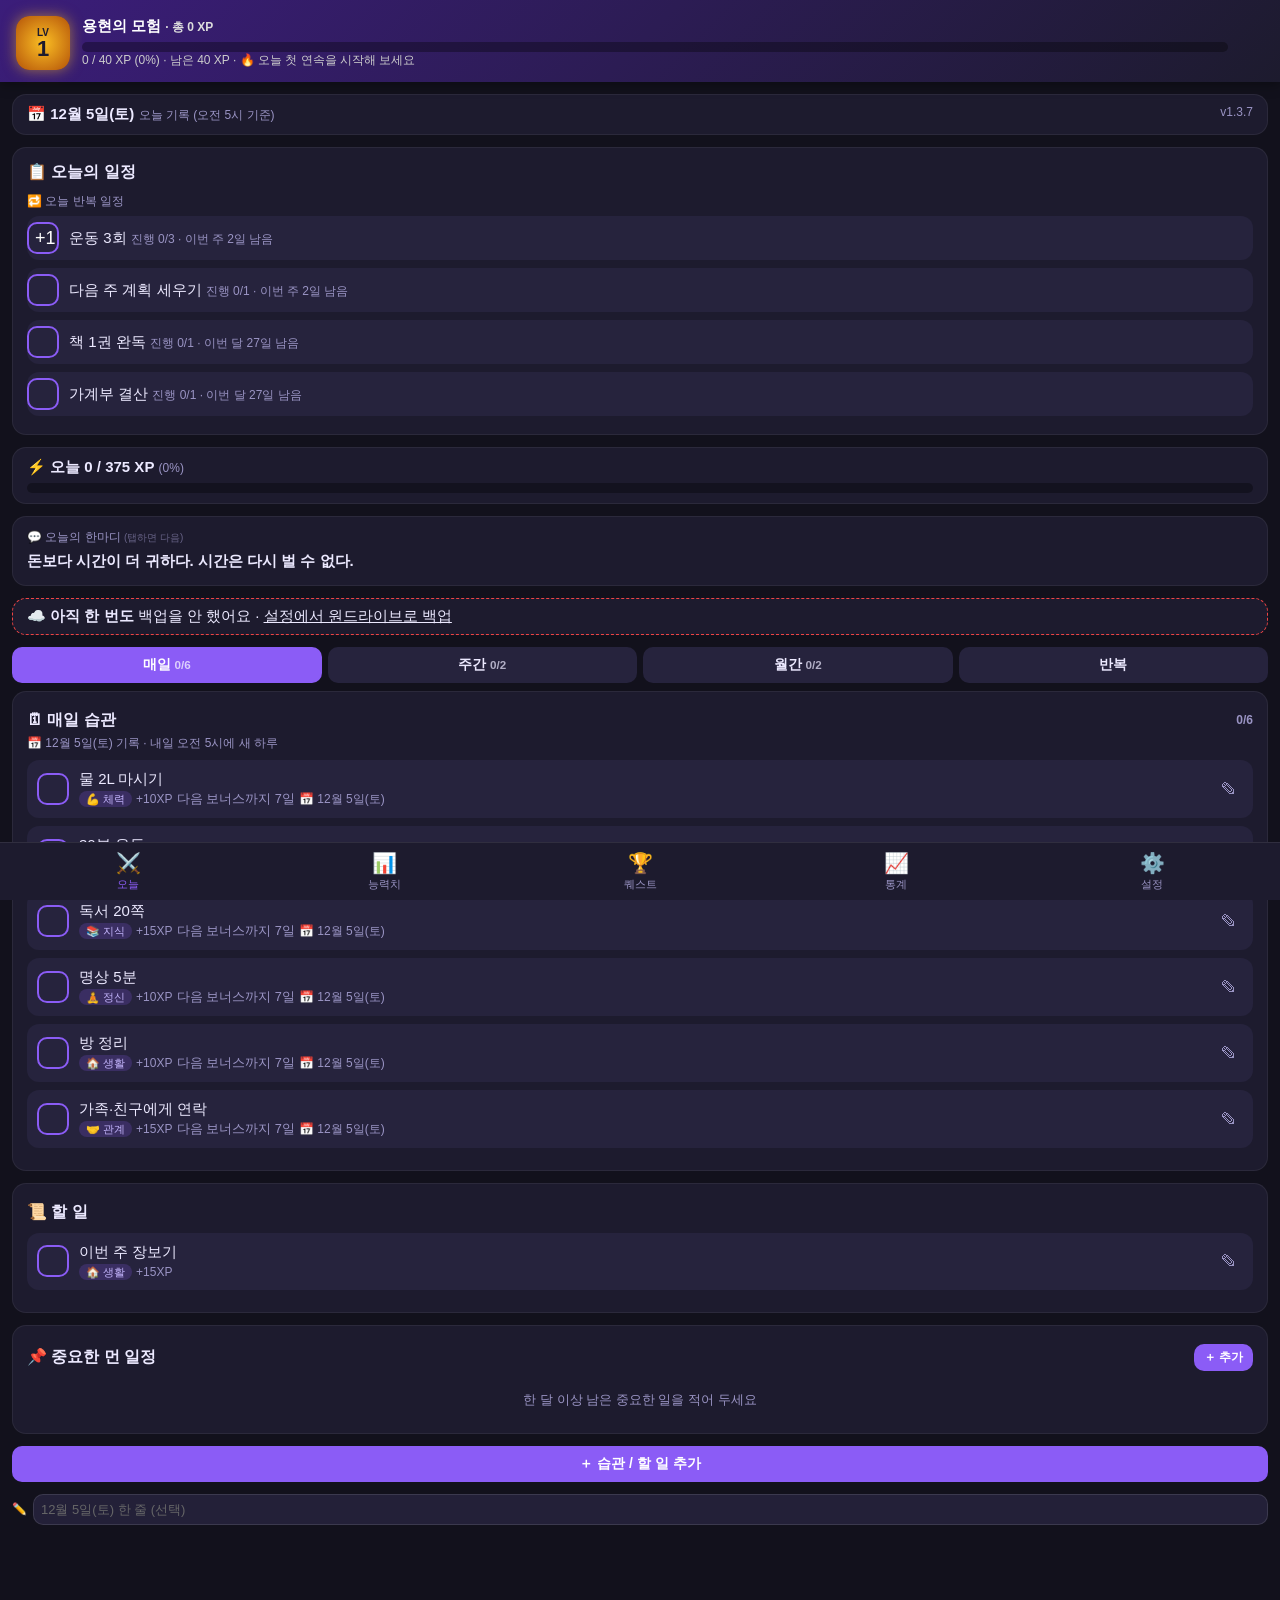
==== commit 3612b430: "levelup v1.3.7: 특별관리 D-day와 중단 일수 표기 특별관리 항목에 오늘부터 마감까지 남은 날(오늘/D-n/N일 지남)과, 실행하지 못했을 때 ⛔ N일째 중단을 함께" ====
--- a/levelup/levelup-standalone.html
+++ b/levelup/levelup-standalone.html
@@ -71,7 +71,7 @@
 </nav>
 <div id="toasts"></div><div id="modal" class="hidden"></div>
 <script>'use strict';
-const APP_VERSION='1.3.6';
+const APP_VERSION='1.3.7';
 const KEY='levelup-life-v1';
 const $=s=>document.querySelector(s);
 const uid=()=>Math.random().toString(36).slice(2,9);
@@ -182,16 +182,31 @@
  let x=i.due<k?i.due:addDays(i.due,-E);const occ=[];
  while(x&&x>=a&&x<k&&occ.length<200){if(!done.has(x))occ.push(x);x=addDays(x,-E)}return occ}
 function applySpecial(){let n=0;for(const i of S.items){if(!i.sp||i.type==='todo')continue;n+=spCharge(i,i.type==='interval'?spOccPastIv(i):spOccPast(i))}return n}
-function spNext(i){const k=today();if(i.type==='interval')return {d:i.due,done:i.lastDone===k};if(isPer(i))return {d:perEnd(i,k),done:perDone(i)};if(i.type==='slots')return {d:k,done:!!fullRec(i.id,k)};if(i.type==='habit')return {d:k,done:isChecked(i.id)};return {d:k,done:!!i.done}}
+function spNext(i){try{const k=today();if(i.type==='interval')return {d:i.due,done:i.lastDone===k};if(isPer(i))return {d:perEnd(i,k),done:perDone(i)};if(i.type==='slots')return {d:k,done:!!fullRec(i.id,k)};if(i.type==='habit')return {d:k,done:isChecked(i.id)};return {d:k,done:!!i.done}}catch(e){return {d:null,done:false}}}
+function spDeadline(i){try{const k=today();
+ if(i.type==='interval'){const d=evDate(i.due)||i.due||null;return {d,done:i.lastDone===k,n:d?dday(d):NaN}}
+ if(isPer(i)){if(perDone(i)){const d=perEnd(i,addDays(perEnd(i,k),1));return {d,done:true,n:dday(d)}}const d=perEnd(i,k);return {d,done:false,n:dday(d)}}
+ const doneNow=i.type==='slots'?!!fullRec(i.id,k):i.type==='habit'?isChecked(i.id):!!i.done;
+ if(doneNow){const d=addDays(k,1);return {d,done:true,n:dday(d)}}
+ return {d:k,done:false,n:0}}catch(e){return {d:null,done:false,n:NaN}}}
+function spPaused(i){try{const k=today(),last=i.lastDone||lastDoneDay(i.id,k);
+ if(i.type==='interval'){const due=evDate(i.due)||i.due,missed=!!i.missFrom||(due&&due<k&&i.lastDone!==k);if(!missed||last===k)return 0;if(last)return Math.max(1,dDiff(k,last));const from=evDate(i.missFrom)||i.missFrom||due||i.spSince;return from?Math.max(1,dDiff(k,from)):0}
+ if(isPer(i)){if(perDone(i,pkOf(i,k)))return 0;if(last&&pkOf(i,last)===pkOf(i,k))return 0;if(last&&pkOf(i,addDays(perEnd(i,last),1))===pkOf(i,k))return 0;if(last)return Math.max(1,dDiff(k,last));const from=i.spSince||k;if(perEnd(i,from)>=k)return 0;return Math.max(1,dDiff(k,from))}
+ if(i.type==='slots'?!!fullRec(i.id,k):i.type==='habit'?isChecked(i.id):(!!i.done))return 0;
+ if(last){const n=dDiff(k,last);return n>=2?n:0}const from=i.spSince||k,n=dDiff(k,from);return n>=1?n:0}catch(e){return 0}}
+function spDueHTML(i){if(!i||!i.sp)return '';try{const p=spDeadline(i),stop=spPaused(i),n=p.n;let h='';
+ if(isFinite(n)){const txt=p.done?(n<=0?'오늘':'다음 '+ddl(n)):(n===0?'오늘':n<0?((-n)+'일 지남'):ddl(n));const col=(!p.done&&n<=0)||stop?'color:var(--bad);font-weight:700':(!p.done&&n>0&&n<=7)?'color:var(--gold);font-weight:700':'';h=`<span class="tag" style="${col}">${txt}</span>`}
+ if(stop)h+=(h?' ':'')+`<span class="tag" style="color:var(--bad)">⛔ ${stop}일째 중단</span>`;
+ return h?' '+h:''}catch(e){return ''}}
 function spAttend(i){const a=i.spSince||today(),miss=S.rewards.filter(r=>r.src==='sp'&&r.id===i.id).length;let att=0;
  if(i.type==='interval'){for(const k in S.log)for(const c of S.log[k].checks||[])if(c.id===i.id&&c.iv&&k>=a)att++}
  else if(isPer(i)){att=Object.keys(S.prog[i.id]||{}).filter(pk=>perDone(i,pk)&&(i.type==='weekly'?pk.slice(1):pk+'-31')>=a.slice(0,i.type==='weekly'?10:7)).length}
  else for(const k in S.log)if(k>=a&&isChecked(i.id,k))att++;
  const t=att+miss;return {att,miss,rate:t?Math.round(att/t*100):null}}
 function spHTML(){const L=S.items.filter(i=>i.sp);if(!L.length)return '';const k=today();const due=L.filter(i=>{const n=spNext(i);return n.d===k&&!n.done});
- const rows=L.map(i=>{const n=spNext(i),dd=dday(n.d),lab=n.done?'✅ 완료':dd===0?'<b style="color:var(--bad)">오늘이 마감!</b>':dd<0?'':`<b>D-${dd}</b>`,act=i.type==='interval'?ivDue(i):true;
-  const info=`<div class="mut">🔥 ${esc(i.title)} · ${lab} · 불참 시 <b style="color:var(--bad)">-${spXP(i)}XP</b></div>`;
-  return act?itemRow(i).replace('<div class="t">','<div class="t">'+info):`<div class="item" data-id="${i.id}"><div class="t">${info}<div class="mut">다음: ${fmtDay(n.d)}</div></div><button class="x" data-act="edit">✎</button></div>`}).join('');
+ const rows=L.map(i=>{const n=spDeadline(i),act=i.type!=='interval'||ivDue(i);
+  const info=`<div class="mut">🔥 ${esc(i.title)} · ${spDueHTML(i)} · 불참 시 <b style="color:var(--bad)">-${spXP(i)}XP</b></div>`;
+  return act?itemRow(i).replace('<div class="t">','<div class="t">'+info):`<div class="item" data-id="${i.id}"><div class="t">${info}<div class="mut">다음: ${n.d?fmtDay(n.d):'날짜 없음'}</div></div><button class="x" data-act="edit">✎</button></div>`}).join('');
  return `${due.length?`<div class="card" style="background:#ef444422;border:2px solid #ef4444;padding:10px 14px"><b style="color:#ef4444">🚨 오늘 마감</b> ${due.map(i=>esc(i.title)+` <span class="mut">(불참 시 -${spXP(i)}XP)</span>`).join(' · ')}<div class="mut">오전 5시 전까지 체크하지 않으면 바로 감점돼요</div></div>`:''}<div class="card" style="border:2px solid #ef4444"><h2 style="color:#ef4444">🔥 특별관리 <span class="mut">한 번이라도 불참하면 즉시 XP×2 감점</span></h2>${rows}</div>`}
 function spStatsHTML(){const L=S.items.filter(i=>i.sp);if(!L.length)return '';return `<div class="card"><h2>🔥 특별관리 출석</h2>${L.map(i=>{const a=spAttend(i);return `<div class="item"><div class="t"><div><b>${esc(i.title)}</b></div><div class="mut">참석 ${a.att}회 · 불참 ${a.miss}회 · 참석률 ${a.rate===null?'-':a.rate+'%'} · ${fmtDay(i.spSince)}부터</div></div></div>`}).join('')}</div>`}
 // ── N일마다 항목 연속 (v1.2.8) ──
@@ -370,13 +385,13 @@
  const st=d?'오늘 완료 ✓ · ':!isFinite(n)?'':n<0?`<b style="color:var(--bad)">${-n}일 지남</b> · `:n===0?'<b style="color:var(--gold)">오늘!</b> · ':'';
  return `<div class="item ${d?'done':''} ${!d&&n<0?'ivover':''}" data-id="${i.id}"><button class="chk" data-act="chk">${d?'✓':''}</button><div class="t"><div>${esc(i.title)}</div><div><span class="tag">🔁 ${i.every}일마다</span><span class="tag">${s.icon} ${esc(s.name)}</span><span class="mut">+${i.xp}XP</span></div><div>${(()=>{try{const sk=streak(i.id);return habitStreakHTML(i,sk)+` <span class="mut" style="font-size:.85em">다음 보너스까지 ${nextMsI(i,sk)-sk}일</span>`}catch(e){return ''}})()}</div><div class="mut">${st}다음: ${i.due?shortDay(i.due):'날짜 없음'}${isFinite(n)&&n?` (${ddl(n)})`:''}</div></div><button class="x" data-act="edit">✎</button></div>`}
 function habitStreakHTML(i,sk){const ct=curTitle(i),cn=i.type==='interval'?'('+sk/i.every+'회)':'';let h=i.goal>0?`<span class="streak">🔥 ${sk}/${i.goal}일${cn}</span><span style="display:inline-block;width:50px;height:5px;background:#8884;border-radius:3px;vertical-align:middle;margin:0 4px"><i style="display:block;height:100%;width:${Math.min(100,sk/i.goal*100)}%;background:var(--gold);border-radius:3px"></i></span>`:(sk?`<span class="streak">🔥${sk}${i.type==='interval'?'일'+cn:''}</span>`:'');if(ct)h+=` <span class="tag">🎖 ${esc(ct)}</span>`;return h}
-function itemRow(i){const h=itemRow0(i),w=reqTag(i)+warnHTML(i);if(!w)return h;return h.replace('<div class="t"><div>','<div class="t"><div>'+w+' ')}
+function itemRow(i){const h=itemRow0(i),w=reqTag(i)+spDueHTML(i)+warnHTML(i);if(!w)return h;return h.replace('<div class="t"><div>','<div class="t"><div>'+w+' ')}
 function itemRow0(i){if(i.type==='slots')return slotRow(i);if(i.type==='interval')return ivRow(i);if(isPer(i))return perRow(i);const d=i.type==='habit'?isChecked(i.id):!!i.done;const s=statOf(i.stat);const sk=i.type==='habit'?streak(i.id):0;
  return `<div class="item ${d?'done':''}" data-id="${i.id}"><button class="chk" data-act="chk">${d?'✓':''}</button><div class="t"><div>${esc(i.title)}</div><div><span class="tag">${s.icon} ${esc(s.name)}</span><span class="mut">+${i.xp}XP</span> ${i.type==='habit'?habitStreakHTML(i,sk):(sk?`<span class="streak">🔥${sk}</span>`:'')}${i.type==='habit'?` <span class="mut" style="font-size:.85em">다음 보너스까지 ${nextMs(sk)-sk}일</span>`:''}${i.type==='habit'?` <span class="mut">📅 ${fmtDay(today())}</span>`:''}</div></div><button class="x" data-act="edit">✎</button></div>`}
-function agendaIv(i){const d=i.lastDone===today(),n=dday(i.due),st=d?'✓ 완료':n<0?(-n)+'일 지남':'오늘!',col=d?'':n<0?'color:var(--bad)':'color:var(--gold);font-weight:700';
- return `<div class="item ${d?'done':n<0?'ivover':''}" data-id="${i.id}" style="padding:6px 0"><button class="chk" data-act="chk">${d?'✓':''}</button><div class="t"><div>${reqTag(i)}${esc(i.title)} <span style="${col}">${st}</span></div></div></div>`}
+function agendaIv(i){const d=i.lastDone===today(),n=dday(i.due),st=d?'✓ 완료':!isFinite(n)?'':n<0?(-n)+'일 지남':'오늘!',col=d?'':n<0?'color:var(--bad)':'color:var(--gold);font-weight:700';
+ return `<div class="item ${d?'done':n<0?'ivover':''}" data-id="${i.id}" style="padding:6px 0"><button class="chk" data-act="chk">${d?'✓':''}</button><div class="t"><div>${reqTag(i)}${esc(i.title)} ${i.sp?spDueHTML(i):(st?`<span style="${col}">${st}</span>`:'')}</div></div></div>`}
 function agendaPer(i){const c=cnt(i),t=i.target||1,inf=perInfo(i.type),ctl=t>1?`<button class="chk" data-act="inc">+1</button>`:`<button class="chk" data-act="chk"></button>`;
- return `<div class="item" data-id="${i.id}" style="padding:6px 0">${ctl}<div class="t"><div>${reqTag(i)}${esc(i.title)} <span class="mut">진행 ${c}/${t} · ${i.type==='weekly'?'이번 주':'이번 달'} ${inf.left}일 남음</span></div></div></div>`}
+ return `<div class="item" data-id="${i.id}" style="padding:6px 0">${ctl}<div class="t"><div>${reqTag(i)}${esc(i.title)} ${spDueHTML(i)} <span class="mut">진행 ${c}/${t} · ${i.type==='weekly'?'이번 주':'이번 달'} ${inf.left}일 남음</span></div></div></div>`}
 function agendaTodo(i){const d=!!i.done;return `<div class="item ${d?'done':''}" data-id="${i.id}" style="padding:6px 0"><button class="chk" data-act="chk">${d?'✓':''}</button><div class="t"><div>${reqTag(i)}${esc(i.title)} <span style="${d?'':'color:var(--gold);font-weight:700'}">${d?'✓ 완료':'오늘!'}</span></div></div></div>`}
 function agendaEv(e){const n=dday(e.date),st=e.done?'✅ 완료':!isFinite(n)?'날짜 없음':n===0?'오늘!':n<0?(-n)+'일 지남':ddl(n);
  return `<div class="item ev ${e.done?'done':ddc(n)}" data-ev="${e.id}" style="padding:6px 0"><button class="chk" data-act="evchk">${e.done?'✓':''}</button><div class="t"><div>${evWhen(e)} ${esc(e.title||'(제목 없음)')} <span class="mut">· ${st}</span></div></div></div>`}
@@ -387,7 +402,7 @@
  if(!rec.length&&!soon.length&&!evs.length)return `<div class="card" id="agenda" style="padding:10px 14px"><h2>📋 오늘의 일정</h2><div class="empty" style="padding:4px 0">오늘은 반복·중요 일정이 없어요</div></div>`;
  let h=`<div class="card" id="agenda" style="padding:10px 14px"><h2>📋 오늘의 일정</h2>`;
  if(rec.length){h+=`<div class="mut" style="margin:4px 0 6px">🔁 오늘 반복 일정</div>`+rec.map(i=>i.type==='interval'?agendaIv(i):isPer(i)?agendaPer(i):agendaTodo(i)).join('')}
- if(soon.length){h+=`<div class="mut" style="margin:8px 0 6px">⏭ 다가오는 반복 (7일)</div>`+soon.map(i=>`<div class="item" style="padding:6px 0"><div class="t"><div>${shortDay(i.due)} ${reqTag(i)}${esc(i.title)} <span class="mut">· ${ddl(dday(i.due))}</span></div></div></div>`).join('')}
+ if(soon.length){h+=`<div class="mut" style="margin:8px 0 6px">⏭ 다가오는 반복 (7일)</div>`+soon.map(i=>`<div class="item" style="padding:6px 0"><div class="t"><div>${shortDay(i.due)} ${reqTag(i)}${esc(i.title)} ${i.sp?'':`<span class="mut">· ${isFinite(dday(i.due))?ddl(dday(i.due)):''}</span>`}${spDueHTML(i)}</div></div></div>`).join('')}
  if(evs.length){const show=agEvMore||evs.length<=8?evs:evs.slice(0,8),rest=evs.length-show.length;
   h+=`<div class="mut" style="margin:8px 0 6px">📌 중요 일정 <button type="button" class="btn sm sec" id="agEvAll" style="margin-left:6px">전체 보기</button></div>`+show.map(agendaEv).join('')+(rest?`<button type="button" class="btn sm sec" id="agEvMore" style="width:100%;margin-top:6px">+${rest}개 더</button>`:agEvMore&&evs.length>8?`<button type="button" class="btn sm sec" id="agEvMore" style="width:100%;margin-top:6px">접기</button>`:'')}
  return h+'</div>'}
